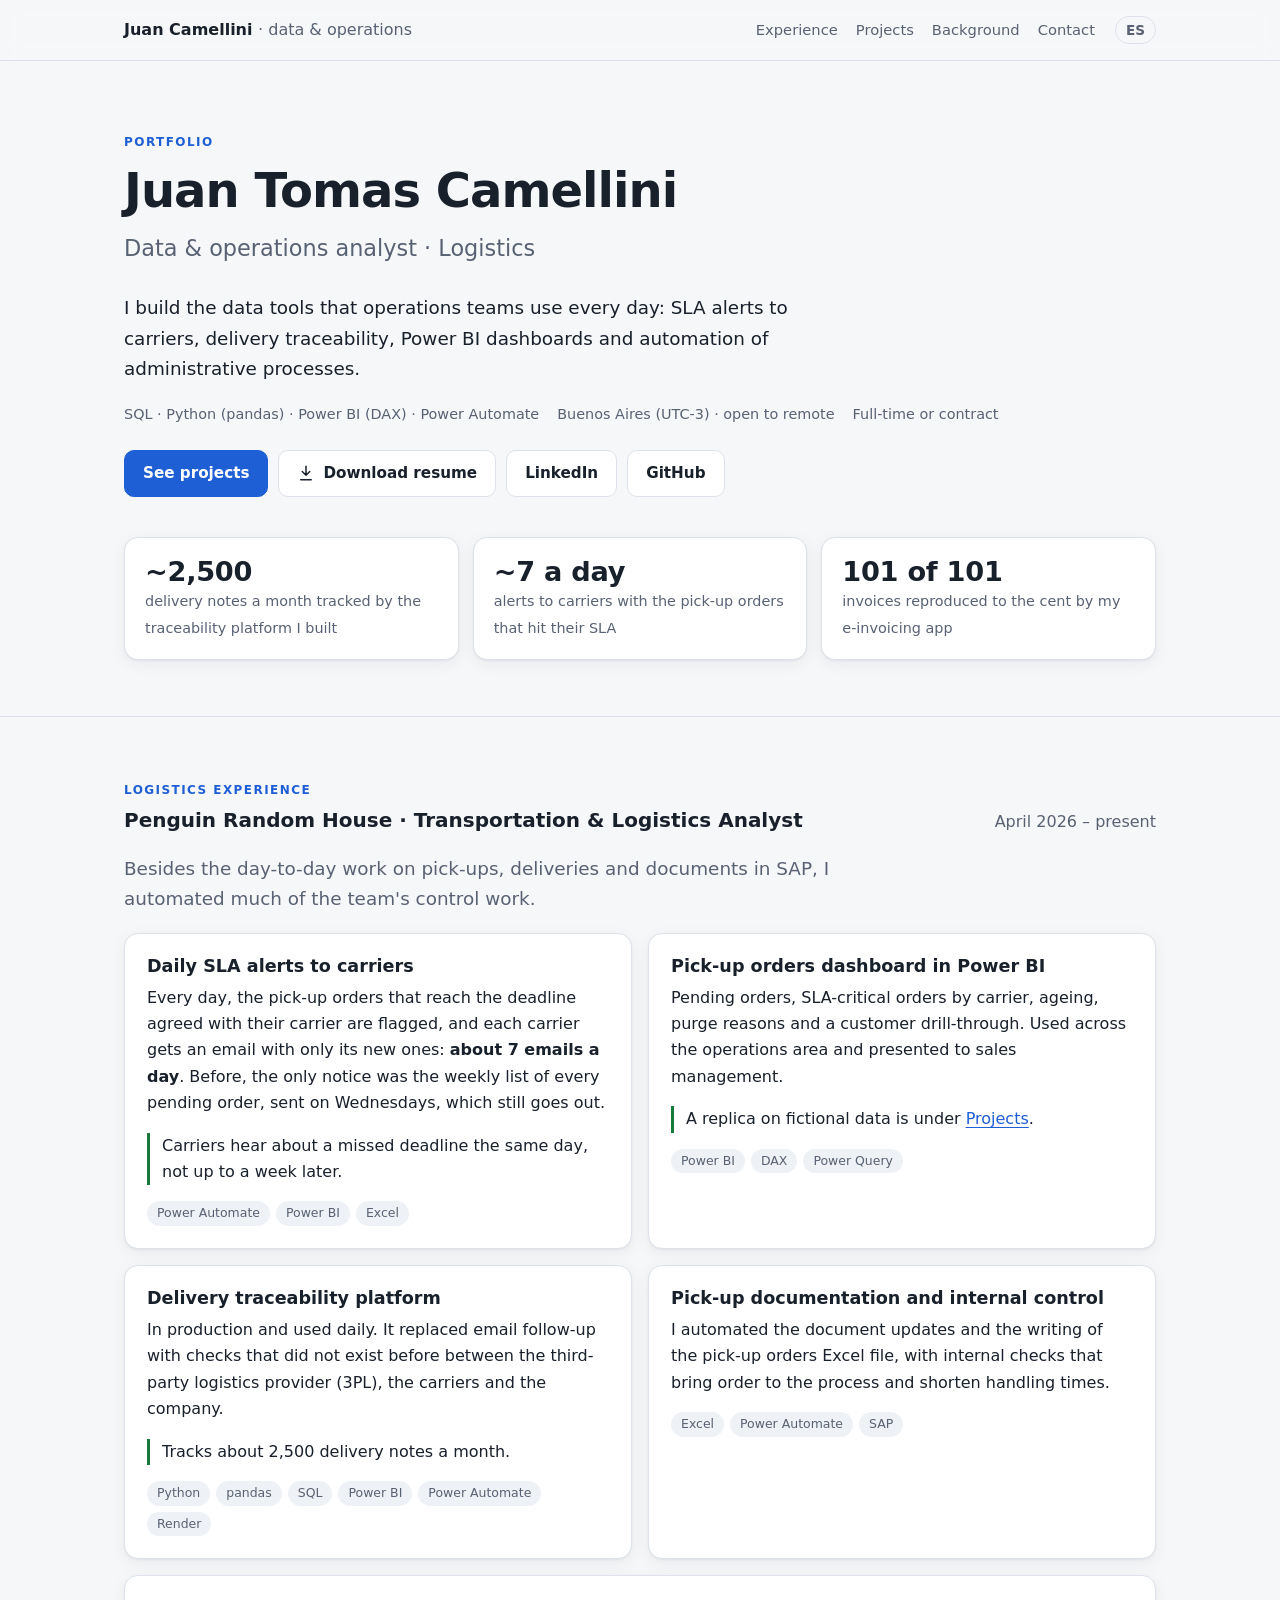
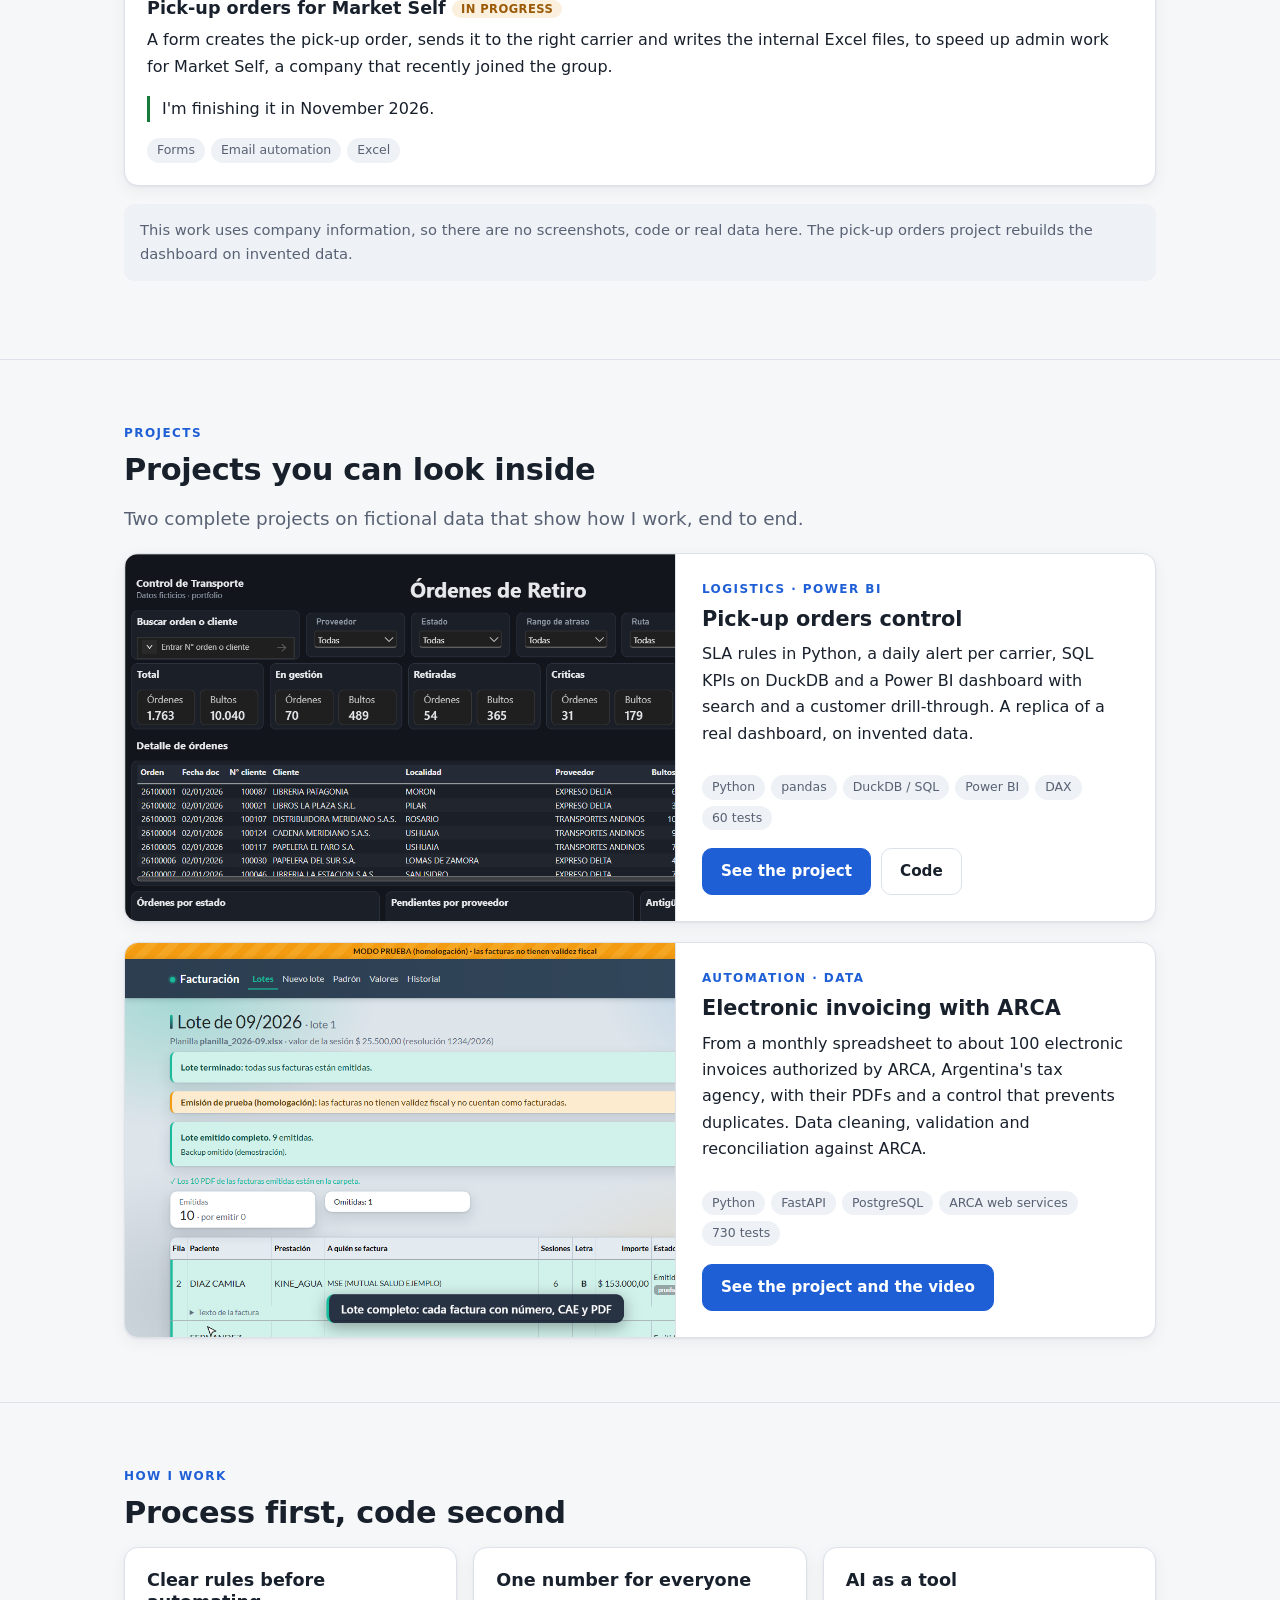
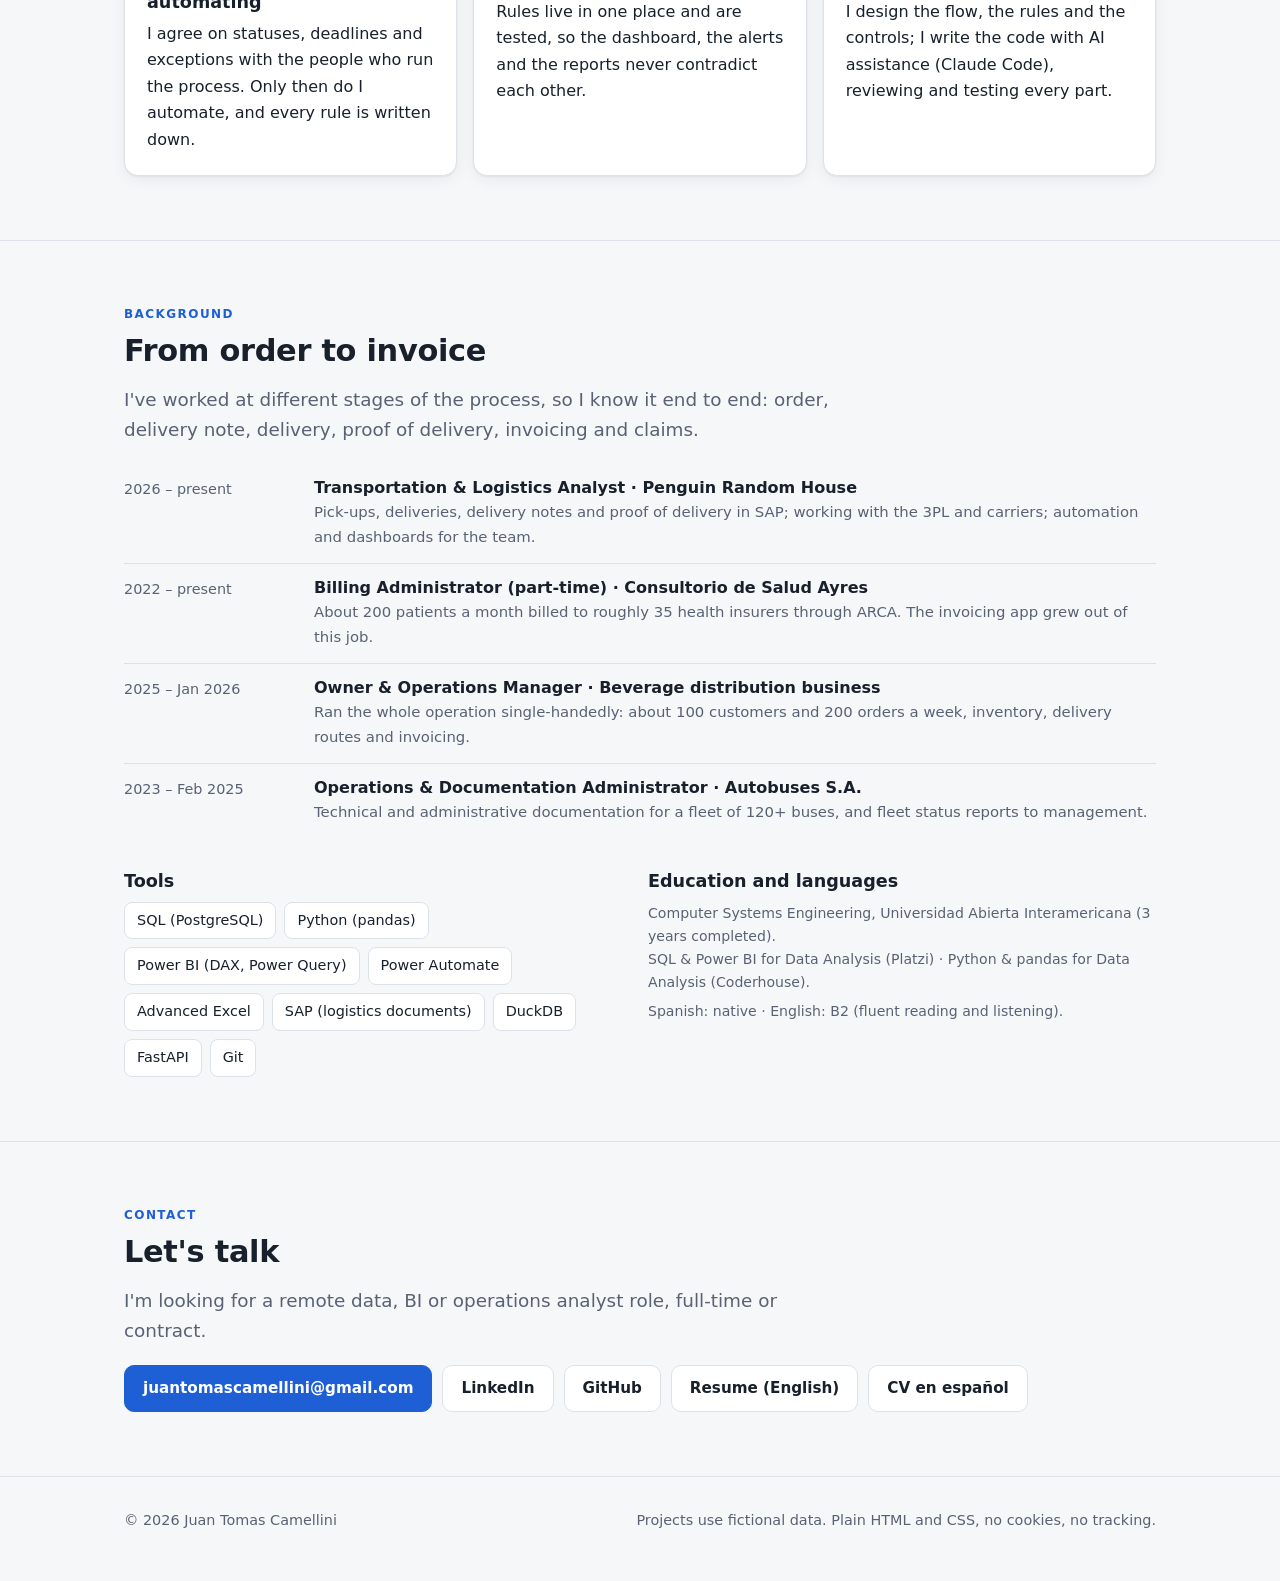
==== en/index.html @ de142ed9 "Portfolio: experiencia, proyectos de retiros y facturación (ES/EN)" ====
<!doctype html>
<html lang="en">
<head>
<meta charset="utf-8">
<meta name="viewport" content="width=device-width, initial-scale=1">
<title>Juan Tomas Camellini · Data &amp; Operations Analyst, Logistics</title>
<meta name="description" content="Data and operations analyst in logistics. SLA alerts, delivery traceability, Power BI dashboards and process automation with SQL and Python.">
<meta property="og:title" content="Juan Tomas Camellini · Data &amp; Operations Analyst, Logistics">
<meta property="og:description" content="SLA alerts, delivery traceability, Power BI dashboards and process automation with SQL and Python.">
<meta property="og:type" content="website">
<meta property="og:url" content="https://juancamellini.github.io/en/">
<meta property="og:image" content="https://juancamellini.github.io/assets/img/retiros/01_tablero_principal.png">
<link rel="alternate" hreflang="es" href="https://juancamellini.github.io/">
<link rel="alternate" hreflang="en" href="https://juancamellini.github.io/en/">
<link rel="icon" href="../favicon.svg" type="image/svg+xml">
<link rel="stylesheet" href="../assets/css/site.css">
</head>
<body>
<a class="skip" href="#content">Skip to content</a>

<header class="site-header">
  <div class="wrap">
    <a class="brand" href="./">Juan Camellini <span>· data &amp; operations</span></a>
    <nav class="nav" aria-label="Sections">
      <a href="#experience">Experience</a>
      <a href="#projects">Projects</a>
      <a href="#background">Background</a>
      <a href="#contact">Contact</a>
    </nav>
    <a class="lang" href="../" hreflang="es" lang="es">ES</a>
  </div>
</header>

<main id="content">

  <section class="hero">
    <div class="wrap">
      <p class="eyebrow">Portfolio</p>
      <h1>Juan Tomas Camellini</h1>
      <p class="role">Data &amp; operations analyst · Logistics</p>
      <p class="lead">I build the data tools that operations teams use every day: SLA alerts to carriers, delivery traceability, Power BI dashboards and automation of administrative processes.</p>
      <ul class="meta-line">
        <li>SQL · Python (pandas) · Power BI (DAX) · Power Automate</li>
        <li>Buenos Aires (UTC-3) · open to remote</li>
        <li>Full-time or contract</li>
      </ul>
      <div class="actions">
        <a class="btn primary" href="#projects">See projects</a>
        <a class="btn" href="../assets/cv/Juan_Camellini_CV_EN.pdf" download>
          <svg viewBox="0 0 24 24" fill="none" stroke="currentColor" stroke-width="2" stroke-linecap="round" stroke-linejoin="round" aria-hidden="true"><path d="M12 3v12m0 0-5-5m5 5 5-5M5 21h14"/></svg>
          Download resume
        </a>
        <a class="btn" href="https://www.linkedin.com/in/juancamellini">LinkedIn</a>
        <a class="btn" href="https://github.com/JuanCamellini">GitHub</a>
      </div>

      <div class="stats">
        <div class="stat"><b>~2,500</b><span>delivery notes a month tracked by the traceability platform I built</span></div>
        <div class="stat"><b>~7 a day</b><span>alerts to carriers with the pick-up orders that hit their SLA</span></div>
        <div class="stat"><b>101 of 101</b><span>invoices reproduced to the cent by my e-invoicing app</span></div>
      </div>
    </div>
  </section>

  <section id="experience">
    <div class="wrap">
      <p class="eyebrow">Logistics experience</p>
      <div class="job-head">
        <h3>Penguin Random House · Transportation &amp; Logistics Analyst</h3>
        <p>April 2026 – present</p>
      </div>
      <p class="lead">Besides the day-to-day work on pick-ups, deliveries and documents in SAP, I automated much of the team's control work.</p>

      <div class="grid two">
        <article class="card">
          <h3>Daily SLA alerts to carriers</h3>
          <p>Every day, the pick-up orders that reach the deadline agreed with their carrier are flagged, and each carrier gets an email with only its new ones: <strong>about 7 emails a day</strong>. Before, the only notice was the weekly list of every pending order, sent on Wednesdays, which still goes out.</p>
          <p class="result">Carriers hear about a missed deadline the same day, not up to a week later.</p>
          <ul class="tags"><li>Power Automate</li><li>Power BI</li><li>Excel</li></ul>
        </article>

        <article class="card">
          <h3>Pick-up orders dashboard in Power BI</h3>
          <p>Pending orders, SLA-critical orders by carrier, ageing, purge reasons and a customer drill-through. Used across the operations area and presented to sales management.</p>
          <p class="result">A replica on fictional data is under <a href="projects/pick-up-orders.html">Projects</a>.</p>
          <ul class="tags"><li>Power BI</li><li>DAX</li><li>Power Query</li></ul>
        </article>

        <article class="card">
          <h3>Delivery traceability platform</h3>
          <p>In production and used daily. It replaced email follow-up with checks that did not exist before between the third-party logistics provider (3PL), the carriers and the company.</p>
          <p class="result">Tracks about 2,500 delivery notes a month.</p>
          <ul class="tags"><li>Python</li><li>pandas</li><li>SQL</li><li>Power BI</li><li>Power Automate</li><li>Render</li></ul>
        </article>

        <article class="card">
          <h3>Pick-up documentation and internal control</h3>
          <p>I automated the document updates and the writing of the pick-up orders Excel file, with internal checks that bring order to the process and shorten handling times.</p>
          <ul class="tags"><li>Excel</li><li>Power Automate</li><li>SAP</li></ul>
        </article>

        <article class="card span-2">
          <h3>Pick-up orders for Market Self <span class="badge warn">In progress</span></h3>
          <p>A form creates the pick-up order, sends it to the right carrier and writes the internal Excel files, to speed up admin work for Market Self, a company that recently joined the group.</p>
          <p class="result">I'm finishing it in November 2026.</p>
          <ul class="tags"><li>Forms</li><li>Email automation</li><li>Excel</li></ul>
        </article>
      </div>

      <p class="note">This work uses company information, so there are no screenshots, code or real data here. The pick-up orders project rebuilds the dashboard on invented data.</p>
    </div>
  </section>

  <section id="projects">
    <div class="wrap">
      <p class="eyebrow">Projects</p>
      <h2>Projects you can look inside</h2>
      <p class="lead">Two complete projects on fictional data that show how I work, end to end.</p>

      <article class="card project">
        <a class="shot" href="projects/pick-up-orders.html" aria-label="See the pick-up orders project">
          <img src="../assets/img/retiros/01_tablero_principal.png" alt="Power BI pick-up orders dashboard with filters, KPI cards and the order detail table" width="1430" height="682" loading="lazy">
        </a>
        <div class="body">
          <p class="eyebrow">Logistics · Power BI</p>
          <h3>Pick-up orders control</h3>
          <p>SLA rules in Python, a daily alert per carrier, SQL KPIs on DuckDB and a Power BI dashboard with search and a customer drill-through. A replica of a real dashboard, on invented data.</p>
          <ul class="tags"><li>Python</li><li>pandas</li><li>DuckDB / SQL</li><li>Power BI</li><li>DAX</li><li>60 tests</li></ul>
          <div class="actions">
            <a class="btn primary" href="projects/pick-up-orders.html">See the project</a>
            <a class="btn" href="https://github.com/JuanCamellini/logistics-control-tower">Code</a>
          </div>
        </div>
      </article>

      <article class="card project">
        <a class="shot" href="projects/invoicing.html" aria-label="See the electronic invoicing project">
          <img src="../assets/img/facturacion/lote-emitido.png" alt="Invoicing app with a monthly batch issued: each invoice with its number, authorization code and PDF" width="1280" height="720" loading="lazy">
        </a>
        <div class="body">
          <p class="eyebrow">Automation · Data</p>
          <h3>Electronic invoicing with ARCA</h3>
          <p>From a monthly spreadsheet to about 100 electronic invoices authorized by ARCA, Argentina's tax agency, with their PDFs and a control that prevents duplicates. Data cleaning, validation and reconciliation against ARCA.</p>
          <ul class="tags"><li>Python</li><li>FastAPI</li><li>PostgreSQL</li><li>ARCA web services</li><li>730 tests</li></ul>
          <div class="actions">
            <a class="btn primary" href="projects/invoicing.html">See the project and the video</a>
          </div>
        </div>
      </article>
    </div>
  </section>

  <section id="how-i-work">
    <div class="wrap">
      <p class="eyebrow">How I work</p>
      <h2>Process first, code second</h2>
      <div class="grid three">
        <article class="card">
          <h3>Clear rules before automating</h3>
          <p>I agree on statuses, deadlines and exceptions with the people who run the process. Only then do I automate, and every rule is written down.</p>
        </article>
        <article class="card">
          <h3>One number for everyone</h3>
          <p>Rules live in one place and are tested, so the dashboard, the alerts and the reports never contradict each other.</p>
        </article>
        <article class="card">
          <h3>AI as a tool</h3>
          <p>I design the flow, the rules and the controls; I write the code with AI assistance (Claude Code), reviewing and testing every part.</p>
        </article>
      </div>
    </div>
  </section>

  <section id="background">
    <div class="wrap">
      <p class="eyebrow">Background</p>
      <h2>From order to invoice</h2>
      <p class="lead">I've worked at different stages of the process, so I know it end to end: order, delivery note, delivery, proof of delivery, invoicing and claims.</p>
      <ol class="timeline">
        <li>
          <span class="when">2026 – present</span>
          <div><h3>Transportation &amp; Logistics Analyst · Penguin Random House</h3><p>Pick-ups, deliveries, delivery notes and proof of delivery in SAP; working with the 3PL and carriers; automation and dashboards for the team.</p></div>
        </li>
        <li>
          <span class="when">2022 – present</span>
          <div><h3>Billing Administrator (part-time) · Consultorio de Salud Ayres</h3><p>About 200 patients a month billed to roughly 35 health insurers through ARCA. The invoicing app grew out of this job.</p></div>
        </li>
        <li>
          <span class="when">2025 – Jan 2026</span>
          <div><h3>Owner &amp; Operations Manager · Beverage distribution business</h3><p>Ran the whole operation single-handedly: about 100 customers and 200 orders a week, inventory, delivery routes and invoicing.</p></div>
        </li>
        <li>
          <span class="when">2023 – Feb 2025</span>
          <div><h3>Operations &amp; Documentation Administrator · Autobuses S.A.</h3><p>Technical and administrative documentation for a fleet of 120+ buses, and fleet status reports to management.</p></div>
        </li>
      </ol>

      <div class="grid two" style="margin-top:32px">
        <div>
          <h3>Tools</h3>
          <ul class="skills">
            <li>SQL (PostgreSQL)</li><li>Python (pandas)</li><li>Power BI (DAX, Power Query)</li><li>Power Automate</li>
            <li>Advanced Excel</li><li>SAP (logistics documents)</li><li>DuckDB</li><li>FastAPI</li><li>Git</li>
          </ul>
        </div>
        <div>
          <h3>Education and languages</h3>
          <p class="muted small" style="margin-bottom:.4em">Computer Systems Engineering, Universidad Abierta Interamericana (3 years completed).<br>
          SQL &amp; Power BI for Data Analysis (Platzi) · Python &amp; pandas for Data Analysis (Coderhouse).</p>
          <p class="muted small">Spanish: native · English: B2 (fluent reading and listening).</p>
        </div>
      </div>
    </div>
  </section>

  <section id="contact">
    <div class="wrap">
      <p class="eyebrow">Contact</p>
      <h2>Let's talk</h2>
      <p class="lead">I'm looking for a remote data, BI or operations analyst role, full-time or contract.</p>
      <div class="actions">
        <a class="btn primary" href="mailto:juantomascamellini@gmail.com">juantomascamellini@gmail.com</a>
        <a class="btn" href="https://www.linkedin.com/in/juancamellini">LinkedIn</a>
        <a class="btn" href="https://github.com/JuanCamellini">GitHub</a>
        <a class="btn" href="../assets/cv/Juan_Camellini_CV_EN.pdf" download>Resume (English)</a>
        <a class="btn" href="../assets/cv/Juan_Camellini_CV_ES.pdf" download lang="es">CV en español</a>
      </div>
    </div>
  </section>

</main>

<footer class="site-footer">
  <div class="wrap">
    <span>© 2026 Juan Tomas Camellini</span>
    <span>Projects use fictional data. Plain HTML and CSS, no cookies, no tracking.</span>
  </div>
</footer>
</body>
</html>
---- assets/css/site.css ----
/* Portfolio de Juan Tomas Camellini: one stylesheet for every page, light and dark. */

@font-face { font-family: "Poppins"; src: url("../fonts/Poppins-Regular.ttf") format("truetype"); font-weight: 400; font-display: swap; }
@font-face { font-family: "Poppins"; src: url("../fonts/Poppins-Medium.ttf") format("truetype"); font-weight: 500; font-display: swap; }
@font-face { font-family: "Poppins"; src: url("../fonts/Poppins-SemiBold.ttf") format("truetype"); font-weight: 600; font-display: swap; }
@font-face { font-family: "Poppins"; src: url("../fonts/Poppins-Bold.ttf") format("truetype"); font-weight: 700; font-display: swap; }

:root {
  --bg: #f6f7f9;
  --surface: #ffffff;
  --surface-2: #eef1f5;
  --text: #18202c;
  --muted: #586274;
  --border: #dde2ea;
  --accent: #1f5fd6;
  --accent-hover: #174cae;
  --accent-text: #ffffff;
  --accent-soft: #e4ecfb;
  --ok: #157a3a;
  --ok-soft: #e3f4e8;
  --warn: #9a5a06;
  --warn-soft: #fbf0dd;
  --shadow: 0 1px 2px rgba(16, 24, 40, .05), 0 4px 16px rgba(16, 24, 40, .06);
  --radius: 14px;
  --max: 1080px;
  --gutter: 24px;
  color-scheme: light;
}

@media (prefers-color-scheme: dark) {
  :root {
    --bg: #0e1116;
    --surface: #161a21;
    --surface-2: #1d232c;
    --text: #e7eaf0;
    --muted: #9ba5b4;
    --border: #2a313c;
    --accent: #6aa5ff;
    --accent-hover: #8db9ff;
    --accent-text: #0e1116;
    --accent-soft: #1a2944;
    --ok: #5ccf86;
    --ok-soft: #15291d;
    --warn: #f0b45a;
    --warn-soft: #2e2414;
    --shadow: 0 1px 2px rgba(0, 0, 0, .3), 0 4px 16px rgba(0, 0, 0, .25);
    color-scheme: dark;
  }
}

*, *::before, *::after { box-sizing: border-box; }

html { scroll-behavior: smooth; scroll-padding-top: 76px; -webkit-text-size-adjust: 100%; }

body {
  margin: 0;
  background: var(--bg);
  color: var(--text);
  font-family: "Poppins", system-ui, -apple-system, "Segoe UI", Roboto, sans-serif;
  font-size: 16px;
  line-height: 1.65;
}

img, video { max-width: 100%; height: auto; display: block; }

a { color: var(--accent); text-underline-offset: 3px; }
a:hover { color: var(--accent-hover); }
:focus-visible { outline: 3px solid var(--accent); outline-offset: 2px; border-radius: 4px; }

h1, h2, h3 { line-height: 1.25; margin: 0 0 .5em; }
h1 { font-size: clamp(2rem, 5vw, 3rem); font-weight: 700; letter-spacing: -.02em; }
h2 { font-size: clamp(1.45rem, 3vw, 1.9rem); font-weight: 700; letter-spacing: -.01em; }
h3 { font-size: 1.1rem; font-weight: 600; }
p { margin: 0 0 1em; }
strong { font-weight: 600; }

.wrap { max-width: var(--max); margin: 0 auto; padding: 0 var(--gutter); }
.skip { position: absolute; left: -999px; top: 8px; background: var(--surface); padding: 8px 12px; z-index: 20; }
.skip:focus { left: 8px; }

/* ---------- header ---------- */
.site-header {
  position: sticky; top: 0; z-index: 10;
  background: color-mix(in srgb, var(--bg) 88%, transparent);
  backdrop-filter: saturate(150%) blur(10px);
  border-bottom: 1px solid var(--border);
}
.site-header .wrap { display: flex; align-items: center; gap: 20px; min-height: 60px; }
.brand { font-weight: 700; color: var(--text); text-decoration: none; white-space: nowrap; }
.brand span { color: var(--muted); font-weight: 500; }
.nav { display: flex; gap: 4px 18px; margin-left: auto; flex-wrap: wrap; justify-content: flex-end; }
.nav a { color: var(--muted); text-decoration: none; font-size: .92rem; font-weight: 500; }
.nav a:hover, .nav a[aria-current="page"] { color: var(--text); }
.lang { font-size: .85rem; font-weight: 600; border: 1px solid var(--border); border-radius: 999px; padding: 2px 10px; color: var(--muted); text-decoration: none; }
.lang:hover { color: var(--text); border-color: var(--muted); }

/* ---------- sections ---------- */
section { padding: 64px 0; }
section + section { border-top: 1px solid var(--border); }
.eyebrow { text-transform: uppercase; letter-spacing: .12em; font-size: .75rem; font-weight: 600; color: var(--accent); margin-bottom: .6em; }
.lead { font-size: 1.15rem; color: var(--muted); max-width: 46rem; }
.muted { color: var(--muted); }
.small { font-size: .88rem; }

/* ---------- hero ---------- */
.hero { padding: 72px 0 56px; }
.hero h1 { margin-bottom: .2em; }
.hero .role { font-size: clamp(1.1rem, 2.4vw, 1.4rem); font-weight: 500; color: var(--muted); margin-bottom: 1.2em; }
.hero .lead { color: var(--text); }
.meta-line { display: flex; flex-wrap: wrap; gap: 6px 18px; color: var(--muted); font-size: .9rem; margin: 1.2em 0 1.6em; padding: 0; list-style: none; }

.actions { display: flex; flex-wrap: wrap; gap: 10px; }
.btn {
  display: inline-flex; align-items: center; gap: 8px;
  padding: 10px 18px; border-radius: 10px; font-weight: 600; font-size: .95rem;
  text-decoration: none; border: 1px solid var(--border); background: var(--surface); color: var(--text);
}
.btn:hover { border-color: var(--muted); color: var(--text); }
.btn.primary { background: var(--accent); border-color: var(--accent); color: var(--accent-text); }
.btn.primary:hover { background: var(--accent-hover); border-color: var(--accent-hover); color: var(--accent-text); }
.btn svg { width: 18px; height: 18px; flex: none; }

/* ---------- stats ---------- */
.stats { display: grid; grid-template-columns: repeat(3, 1fr); gap: 14px; margin-top: 40px; }
.stat { background: var(--surface); border: 1px solid var(--border); border-radius: var(--radius); padding: 18px 20px; box-shadow: var(--shadow); }
.stat b { display: block; font-size: 1.7rem; font-weight: 700; line-height: 1.2; letter-spacing: -.01em; }
.stat span { color: var(--muted); font-size: .9rem; }

/* ---------- cards ---------- */
.grid { display: grid; gap: 16px; }
.grid.two { grid-template-columns: repeat(2, 1fr); }
.grid.three { grid-template-columns: repeat(3, 1fr); }
.card {
  background: var(--surface); border: 1px solid var(--border); border-radius: var(--radius);
  padding: 22px; box-shadow: var(--shadow);
}
.card h3 { margin-bottom: .4em; }
.card.span-2 { grid-column: span 2; }
.card p:last-child { margin-bottom: 0; }
.card .result { border-left: 3px solid var(--ok); padding-left: 12px; color: var(--text); }

.badge { display: inline-block; font-size: .72rem; font-weight: 600; letter-spacing: .04em; text-transform: uppercase; padding: 2px 9px; border-radius: 999px; background: var(--accent-soft); color: var(--accent); vertical-align: middle; }
.badge.warn { background: var(--warn-soft); color: var(--warn); }
.badge.ok { background: var(--ok-soft); color: var(--ok); }

.tags { display: flex; flex-wrap: wrap; gap: 6px; padding: 0; margin: 12px 0 0; list-style: none; }
.tags li { font-size: .78rem; font-weight: 500; padding: 2px 10px; border-radius: 999px; background: var(--surface-2); color: var(--muted); }

.job-head { display: flex; flex-wrap: wrap; align-items: baseline; justify-content: space-between; gap: 4px 16px; margin-bottom: 18px; }
.job-head h3 { font-size: 1.25rem; margin: 0; }
.job-head p { margin: 0; color: var(--muted); }

.note { background: var(--surface-2); border-radius: 10px; padding: 14px 16px; font-size: .92rem; color: var(--muted); margin-top: 18px; }

/* ---------- projects ---------- */
.project { display: grid; grid-template-columns: 1.15fr 1fr; gap: 0; overflow: hidden; padding: 0; }
.project + .project { margin-top: 20px; }
.project .shot { background: var(--surface-2); display: block; border-right: 1px solid var(--border); }
.project .shot img { width: 100%; height: 100%; object-fit: cover; object-position: top left; }
.project .body { padding: 26px; display: flex; flex-direction: column; }
.project .body h3 { font-size: 1.3rem; }
.project .body .actions { margin-top: auto; padding-top: 18px; }

/* ---------- timeline ---------- */
.timeline { list-style: none; margin: 0; padding: 0; }
.timeline li { display: grid; grid-template-columns: 170px 1fr; gap: 4px 20px; padding: 14px 0; border-top: 1px solid var(--border); }
.timeline li:first-child { border-top: 0; }
.timeline .when { color: var(--muted); font-size: .9rem; }
.timeline h3 { margin: 0; font-size: 1rem; }
.timeline p { margin: 2px 0 0; color: var(--muted); font-size: .93rem; }

.skills { display: flex; flex-wrap: wrap; gap: 8px; padding: 0; margin: 0; list-style: none; }
.skills li { background: var(--surface); border: 1px solid var(--border); border-radius: 8px; padding: 6px 12px; font-size: .9rem; font-weight: 500; }

/* ---------- project pages ---------- */
.page-head { padding: 56px 0 32px; }
.back { display: inline-block; margin-bottom: 20px; font-size: .92rem; text-decoration: none; }
.page-head .lead { color: var(--muted); }

.prose { max-width: 46rem; }
.prose h2 { margin-top: 0; }
.prose ul, .prose ol { padding-left: 1.25em; margin: 0 0 1em; }
.prose li { margin-bottom: .35em; }

figure { margin: 0; }
figure img, figure video { border-radius: 10px; border: 1px solid var(--border); background: var(--surface-2); }
figcaption { font-size: .88rem; color: var(--muted); margin-top: 8px; }
.figure-wide { margin: 8px 0 0; }
.gallery { display: grid; grid-template-columns: repeat(2, 1fr); gap: 22px; margin-top: 20px; }
.gallery a { display: block; }
.gallery .wide { grid-column: 1 / -1; }
section.tight { padding-top: 8px; }

.table-wrap { overflow-x: auto; margin: 0 0 1em; border: 1px solid var(--border); border-radius: 10px; background: var(--surface); }
table { border-collapse: collapse; width: 100%; font-size: .93rem; }
th, td { text-align: left; padding: 10px 14px; border-bottom: 1px solid var(--border); vertical-align: top; }
tr:last-child td { border-bottom: 0; }
th { background: var(--surface-2); font-weight: 600; white-space: nowrap; }
td.num, th.num { text-align: right; font-variant-numeric: tabular-nums; }
.first-col-nowrap td:first-child { white-space: nowrap; }
.gallery figure.wide img { max-height: 720px; object-fit: cover; object-position: top; width: 100%; }

.steps { counter-reset: step; list-style: none; padding: 0; margin: 0; display: grid; gap: 12px; }
.steps li { counter-increment: step; position: relative; padding: 14px 16px 14px 56px; background: var(--surface); border: 1px solid var(--border); border-radius: 12px; }
.steps li::before {
  content: counter(step); position: absolute; left: 16px; top: 14px;
  width: 26px; height: 26px; border-radius: 50%; background: var(--accent-soft); color: var(--accent);
  font-weight: 700; font-size: .85rem; display: grid; place-items: center;
}

.source { font-size: .78rem; color: var(--muted); display: block; margin-top: 4px; }

/* ---------- footer ---------- */
.site-footer { border-top: 1px solid var(--border); padding: 32px 0 48px; color: var(--muted); font-size: .9rem; }
.site-footer .wrap { display: flex; flex-wrap: wrap; gap: 8px 24px; justify-content: space-between; }
.site-footer a { color: var(--muted); }

/* ---------- responsive ---------- */
@media (max-width: 860px) {
  .grid.three { grid-template-columns: 1fr 1fr; }
  .project { grid-template-columns: 1fr; }
  .project .shot { border-right: 0; border-bottom: 1px solid var(--border); aspect-ratio: 16 / 9; }
}
@media (max-width: 640px) {
  :root { --gutter: 16px; }
  section { padding: 44px 0; }
  .hero { padding: 44px 0 36px; }
  .site-header .wrap { flex-wrap: wrap; gap: 4px 12px; padding-top: 8px; padding-bottom: 8px; }
  .brand span { display: none; }
  .nav { margin-left: 0; justify-content: flex-start; gap: 2px 14px; width: 100%; order: 3; }
  .lang { margin-left: auto; }
  .stats, .grid.two, .grid.three, .gallery { grid-template-columns: 1fr; }
  .card.span-2 { grid-column: auto; }
  .timeline li { grid-template-columns: 1fr; }
  .btn { padding: 9px 14px; }
}

@media (prefers-reduced-motion: reduce) { html { scroll-behavior: auto; } }
@media print { .site-header, .actions { display: none; } body { background: #fff; } }
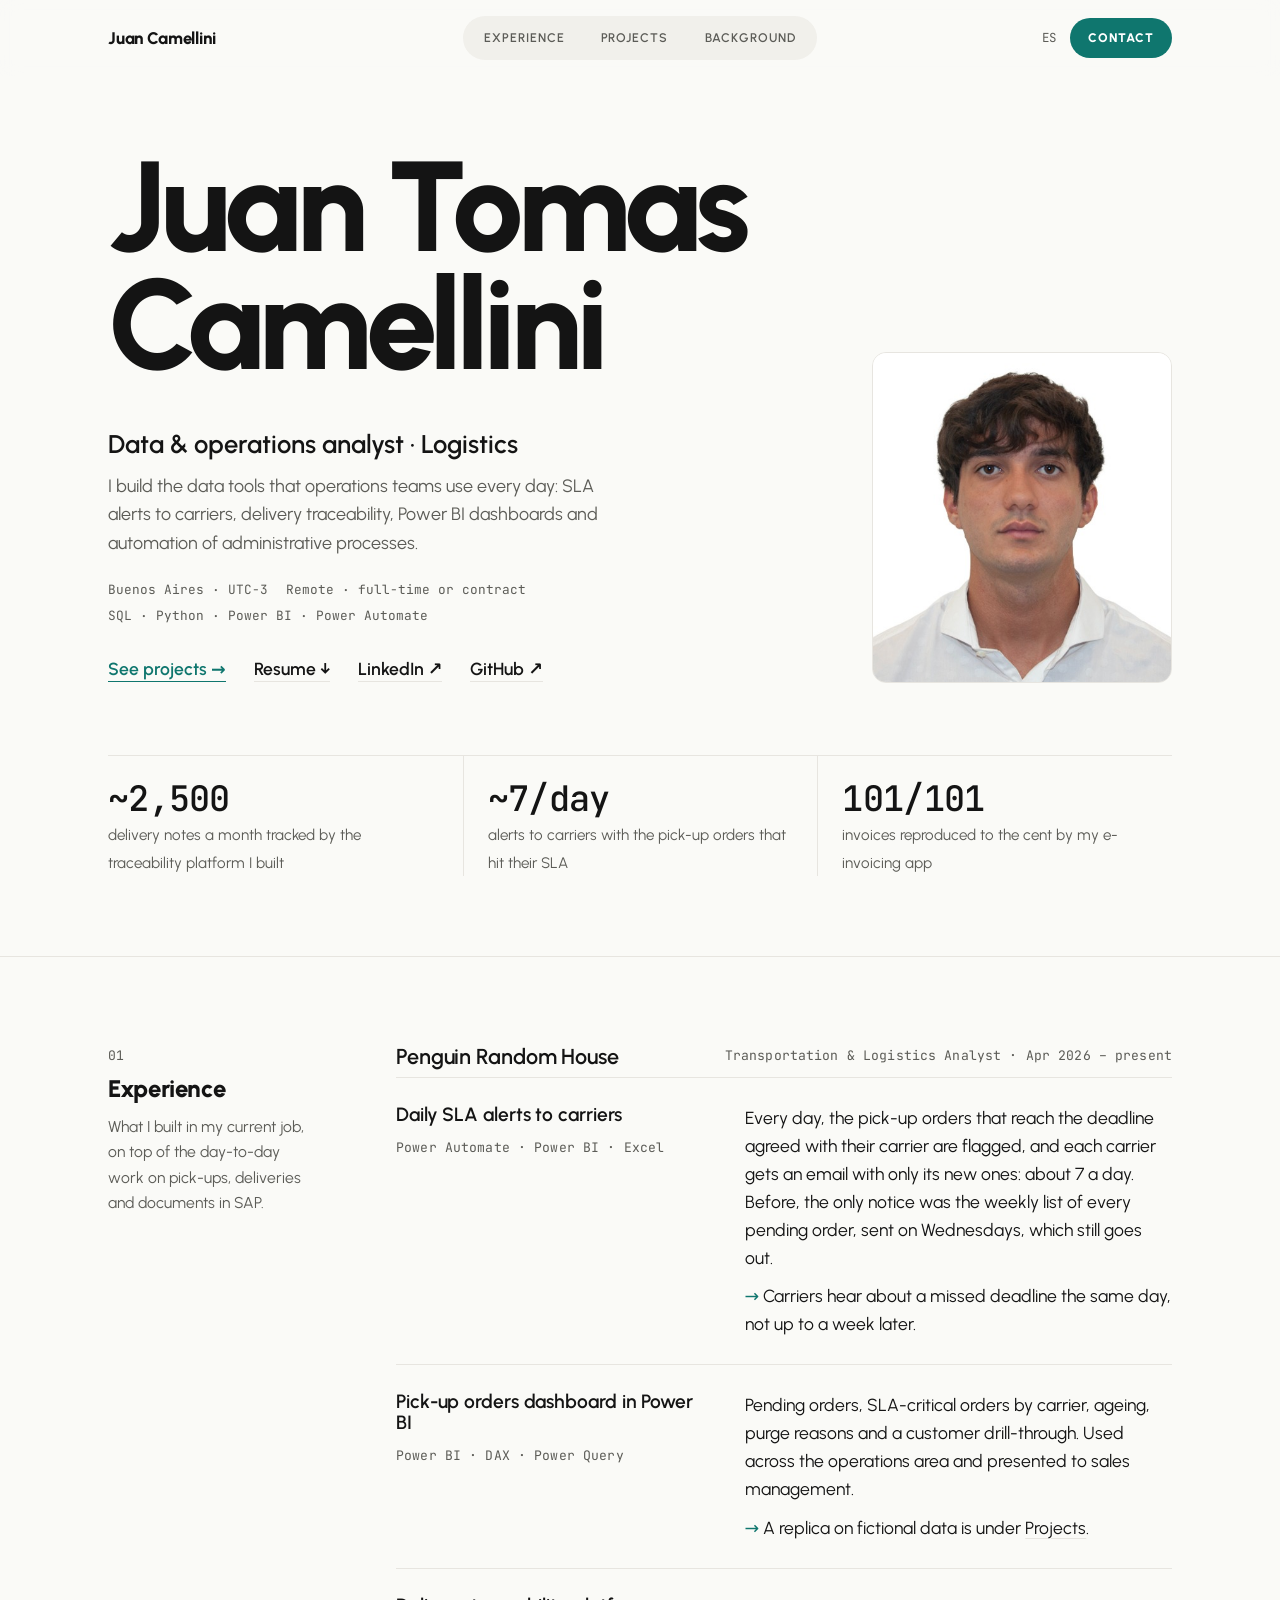
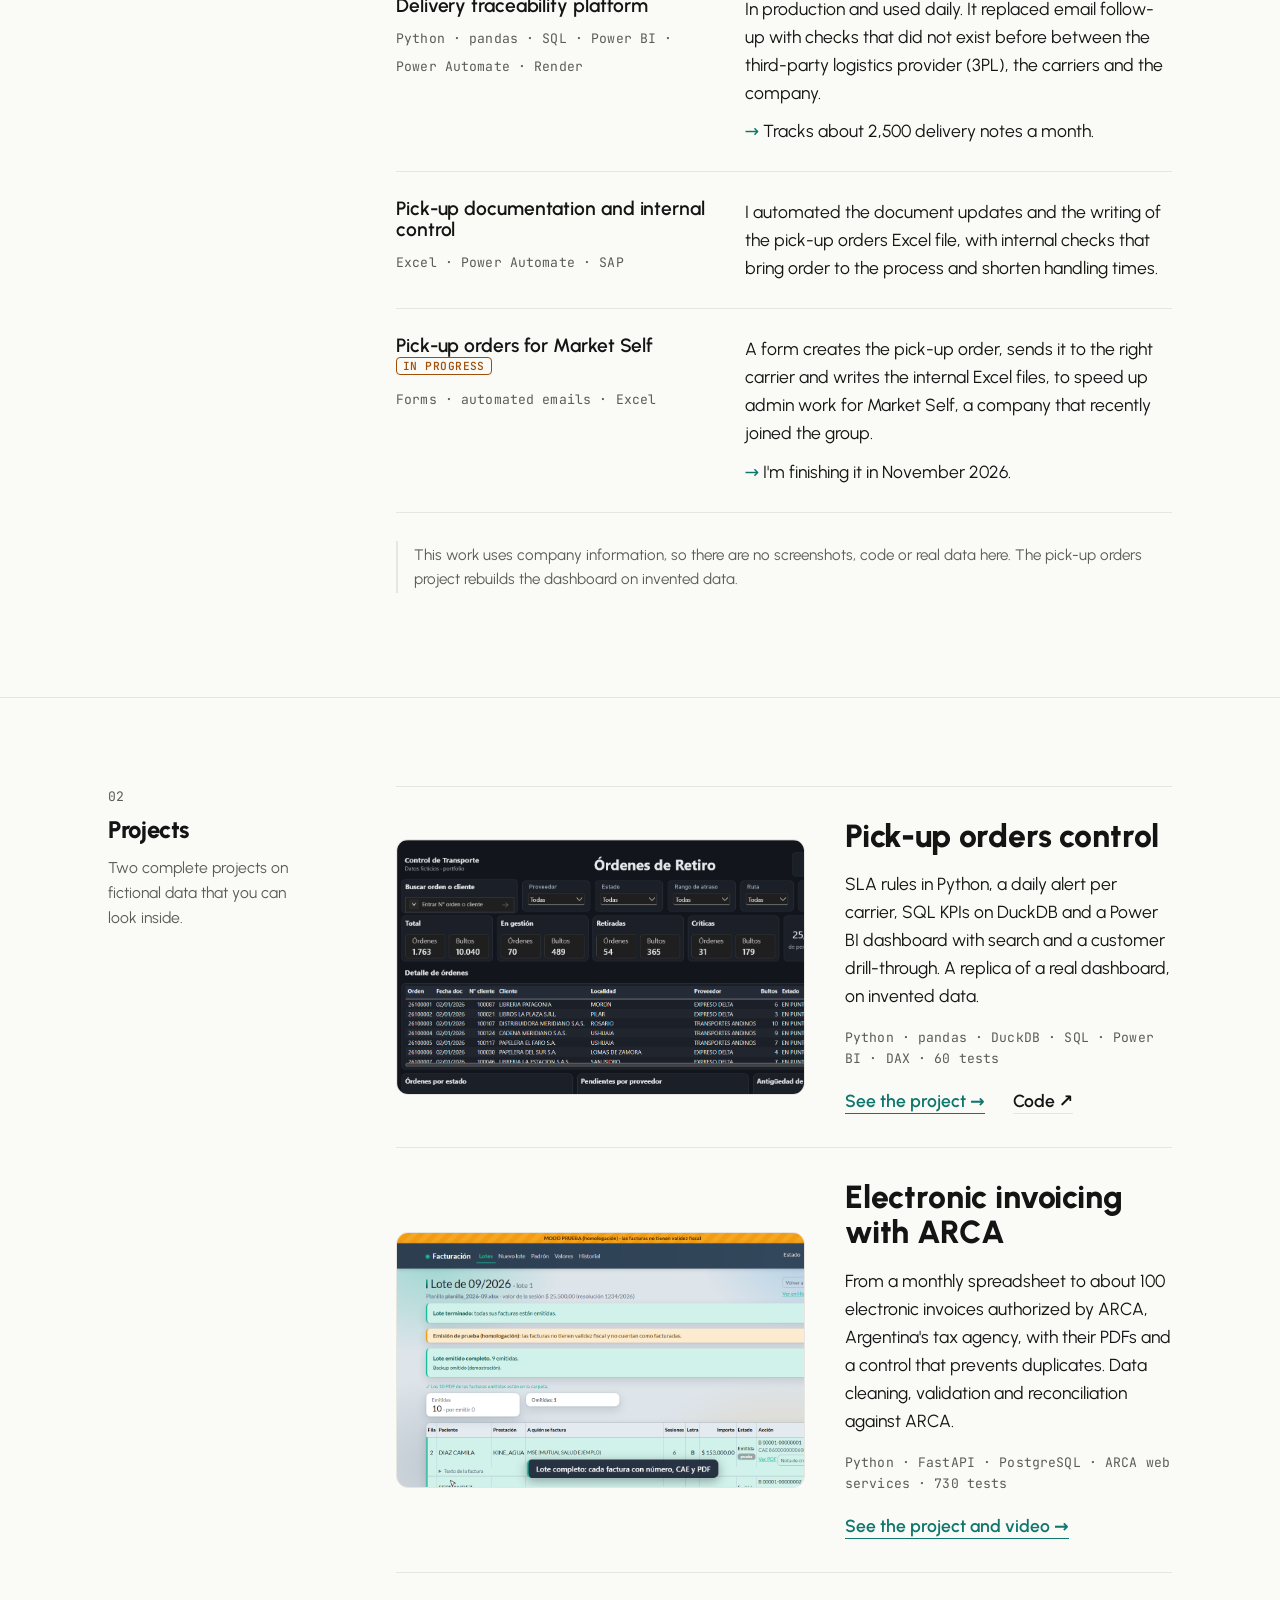
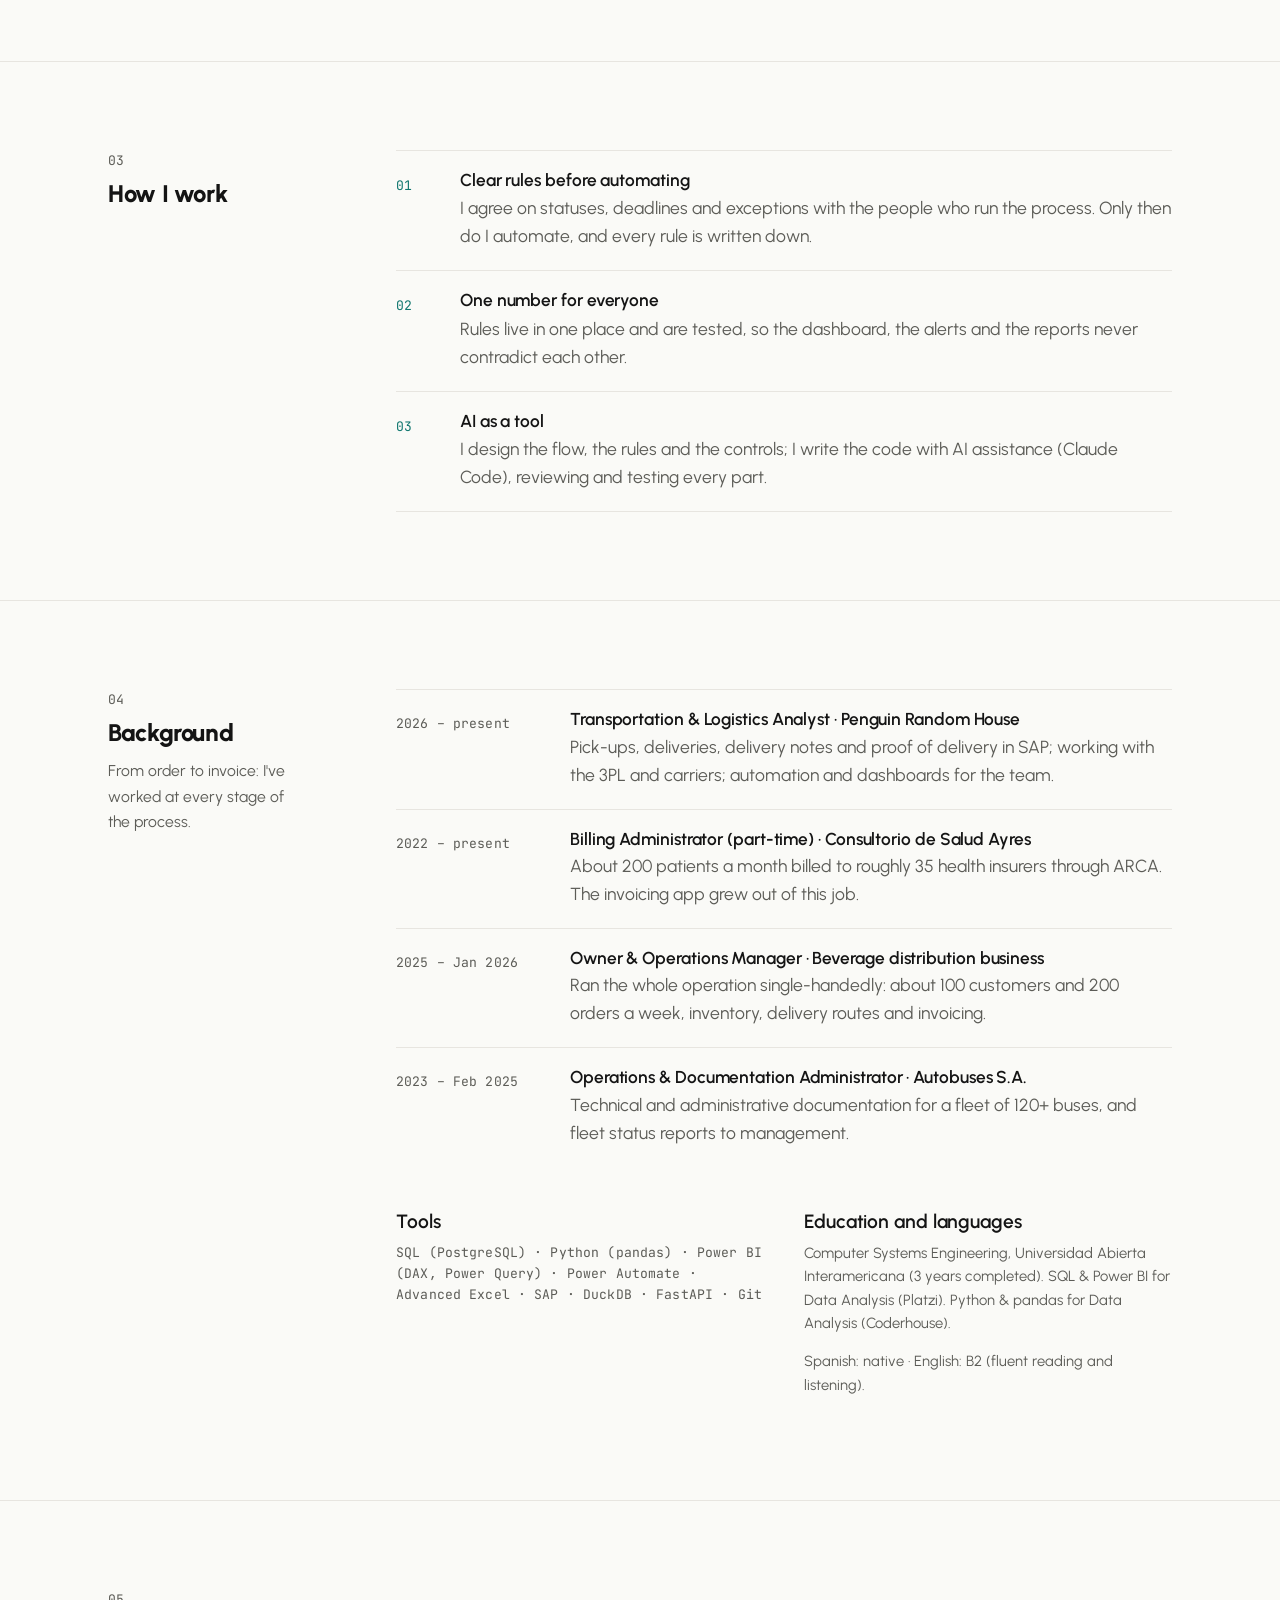
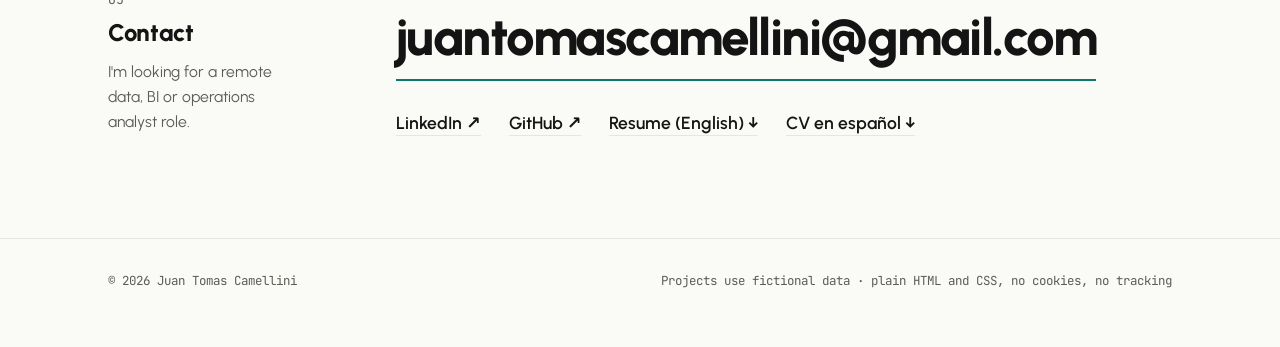
==== commit 601e0c19: "Rediseño minimalista y foto" ====
--- a/en/index.html
+++ b/en/index.html
@@ -13,6 +13,7 @@
 <link rel="alternate" hreflang="es" href="https://juancamellini.github.io/">
 <link rel="alternate" hreflang="en" href="https://juancamellini.github.io/en/">
 <link rel="icon" href="../favicon.svg" type="image/svg+xml">
+<link rel="preload" href="../assets/fonts/Urbanist-800.woff2" as="font" type="font/woff2" crossorigin>
 <link rel="stylesheet" href="../assets/css/site.css">
 </head>
 <body>
@@ -20,14 +21,16 @@
 
 <header class="site-header">
   <div class="wrap">
-    <a class="brand" href="./">Juan Camellini <span>· data &amp; operations</span></a>
+    <a class="brand" href="./">Juan Camellini</a>
     <nav class="nav" aria-label="Sections">
       <a href="#experience">Experience</a>
       <a href="#projects">Projects</a>
       <a href="#background">Background</a>
-      <a href="#contact">Contact</a>
     </nav>
-    <a class="lang" href="../" hreflang="es" lang="es">ES</a>
+    <div class="head-end">
+      <a class="lang" href="../" hreflang="es" lang="es">ES</a>
+      <a class="cta" href="#contact">Contact</a>
+    </div>
   </div>
 </header>
 
@@ -35,195 +38,195 @@
 
   <section class="hero">
     <div class="wrap">
-      <p class="eyebrow">Portfolio</p>
-      <h1>Juan Tomas Camellini</h1>
-      <p class="role">Data &amp; operations analyst · Logistics</p>
-      <p class="lead">I build the data tools that operations teams use every day: SLA alerts to carriers, delivery traceability, Power BI dashboards and automation of administrative processes.</p>
-      <ul class="meta-line">
-        <li>SQL · Python (pandas) · Power BI (DAX) · Power Automate</li>
-        <li>Buenos Aires (UTC-3) · open to remote</li>
-        <li>Full-time or contract</li>
-      </ul>
-      <div class="actions">
-        <a class="btn primary" href="#projects">See projects</a>
-        <a class="btn" href="../assets/cv/Juan_Camellini_CV_EN.pdf" download>
-          <svg viewBox="0 0 24 24" fill="none" stroke="currentColor" stroke-width="2" stroke-linecap="round" stroke-linejoin="round" aria-hidden="true"><path d="M12 3v12m0 0-5-5m5 5 5-5M5 21h14"/></svg>
-          Download resume
-        </a>
-        <a class="btn" href="https://www.linkedin.com/in/juancamellini">LinkedIn</a>
-        <a class="btn" href="https://github.com/JuanCamellini">GitHub</a>
-      </div>
-
-      <div class="stats">
-        <div class="stat"><b>~2,500</b><span>delivery notes a month tracked by the traceability platform I built</span></div>
-        <div class="stat"><b>~7 a day</b><span>alerts to carriers with the pick-up orders that hit their SLA</span></div>
-        <div class="stat"><b>101 of 101</b><span>invoices reproduced to the cent by my e-invoicing app</span></div>
+      <div class="hero-grid">
+        <div>
+          <h1 class="hero-name">Juan Tomas<br>Camellini</h1>
+          <p class="hero-role">Data &amp; operations analyst · Logistics</p>
+          <p class="hero-text">I build the data tools that operations teams use every day: SLA alerts to carriers, delivery traceability, Power BI dashboards and automation of administrative processes.</p>
+          <ul class="hero-meta">
+            <li>Buenos Aires · UTC-3</li>
+            <li>Remote · full-time or contract</li>
+            <li>SQL · Python · Power BI · Power Automate</li>
+          </ul>
+          <ul class="links">
+            <li><a class="go" href="#projects">See projects →</a></li>
+            <li><a href="../assets/cv/Juan_Camellini_CV_EN.pdf" download>Resume ↓</a></li>
+            <li><a href="https://www.linkedin.com/in/juancamellini">LinkedIn ↗</a></li>
+            <li><a href="https://github.com/JuanCamellini">GitHub ↗</a></li>
+          </ul>
+        </div>
+        <img class="portrait" src="../assets/img/juan-camellini.jpg" alt="Photo of Juan Tomas Camellini" width="472" height="520">
+      </div>
+
+      <div class="facts">
+        <div class="fact"><b>~2,500</b><span>delivery notes a month tracked by the traceability platform I built</span></div>
+        <div class="fact"><b>~7/day</b><span>alerts to carriers with the pick-up orders that hit their SLA</span></div>
+        <div class="fact"><b>101/101</b><span>invoices reproduced to the cent by my e-invoicing app</span></div>
       </div>
     </div>
   </section>
 
   <section id="experience">
-    <div class="wrap">
-      <p class="eyebrow">Logistics experience</p>
-      <div class="job-head">
-        <h3>Penguin Random House · Transportation &amp; Logistics Analyst</h3>
-        <p>April 2026 – present</p>
-      </div>
-      <p class="lead">Besides the day-to-day work on pick-ups, deliveries and documents in SAP, I automated much of the team's control work.</p>
-
-      <div class="grid two">
-        <article class="card">
-          <h3>Daily SLA alerts to carriers</h3>
-          <p>Every day, the pick-up orders that reach the deadline agreed with their carrier are flagged, and each carrier gets an email with only its new ones: <strong>about 7 emails a day</strong>. Before, the only notice was the weekly list of every pending order, sent on Wednesdays, which still goes out.</p>
-          <p class="result">Carriers hear about a missed deadline the same day, not up to a week later.</p>
-          <ul class="tags"><li>Power Automate</li><li>Power BI</li><li>Excel</li></ul>
+    <div class="wrap sec">
+      <div class="sec-head">
+        <span class="mono">01</span>
+        <h2>Experience</h2>
+        <p>What I built in my current job, on top of the day-to-day work on pick-ups, deliveries and documents in SAP.</p>
+      </div>
+      <div>
+        <div class="job-line">
+          <h3>Penguin Random House</h3>
+          <span class="mono muted">Transportation &amp; Logistics Analyst · Apr 2026 – present</span>
+        </div>
+        <ul class="rows">
+          <li class="row">
+            <div><h3>Daily SLA alerts to carriers</h3><span class="mono">Power Automate · Power BI · Excel</span></div>
+            <div>
+              <p>Every day, the pick-up orders that reach the deadline agreed with their carrier are flagged, and each carrier gets an email with only its new ones: about 7 a day. Before, the only notice was the weekly list of every pending order, sent on Wednesdays, which still goes out.</p>
+              <p class="result">Carriers hear about a missed deadline the same day, not up to a week later.</p>
+            </div>
+          </li>
+          <li class="row">
+            <div><h3>Pick-up orders dashboard in Power BI</h3><span class="mono">Power BI · DAX · Power Query</span></div>
+            <div>
+              <p>Pending orders, SLA-critical orders by carrier, ageing, purge reasons and a customer drill-through. Used across the operations area and presented to sales management.</p>
+              <p class="result">A replica on fictional data is under <a href="projects/pick-up-orders.html">Projects</a>.</p>
+            </div>
+          </li>
+          <li class="row">
+            <div><h3>Delivery traceability platform</h3><span class="mono">Python · pandas · SQL · Power BI · Power Automate · Render</span></div>
+            <div>
+              <p>In production and used daily. It replaced email follow-up with checks that did not exist before between the third-party logistics provider (3PL), the carriers and the company.</p>
+              <p class="result">Tracks about 2,500 delivery notes a month.</p>
+            </div>
+          </li>
+          <li class="row">
+            <div><h3>Pick-up documentation and internal control</h3><span class="mono">Excel · Power Automate · SAP</span></div>
+            <div>
+              <p>I automated the document updates and the writing of the pick-up orders Excel file, with internal checks that bring order to the process and shorten handling times.</p>
+            </div>
+          </li>
+          <li class="row">
+            <div><h3>Pick-up orders for Market Self <span class="tag">In progress</span></h3><span class="mono">Forms · automated emails · Excel</span></div>
+            <div>
+              <p>A form creates the pick-up order, sends it to the right carrier and writes the internal Excel files, to speed up admin work for Market Self, a company that recently joined the group.</p>
+              <p class="result">I'm finishing it in November 2026.</p>
+            </div>
+          </li>
+        </ul>
+        <p class="note">This work uses company information, so there are no screenshots, code or real data here. The pick-up orders project rebuilds the dashboard on invented data.</p>
+      </div>
+    </div>
+  </section>
+
+  <section id="projects">
+    <div class="wrap sec">
+      <div class="sec-head">
+        <span class="mono">02</span>
+        <h2>Projects</h2>
+        <p>Two complete projects on fictional data that you can look inside.</p>
+      </div>
+      <div>
+        <article class="proj">
+          <a class="shot" href="projects/pick-up-orders.html" aria-label="See the pick-up orders project">
+            <img src="../assets/img/retiros/01_tablero_principal.png" alt="Power BI pick-up orders dashboard with filters, KPI cards and the order detail table" width="1430" height="682" loading="lazy">
+          </a>
+          <div>
+            <h3>Pick-up orders control</h3>
+            <p>SLA rules in Python, a daily alert per carrier, SQL KPIs on DuckDB and a Power BI dashboard with search and a customer drill-through. A replica of a real dashboard, on invented data.</p>
+            <span class="mono">Python · pandas · DuckDB · SQL · Power BI · DAX · 60 tests</span>
+            <ul class="links">
+              <li><a class="go" href="projects/pick-up-orders.html">See the project →</a></li>
+              <li><a href="https://github.com/JuanCamellini/logistics-control-tower">Code ↗</a></li>
+            </ul>
+          </div>
         </article>
-
-        <article class="card">
-          <h3>Pick-up orders dashboard in Power BI</h3>
-          <p>Pending orders, SLA-critical orders by carrier, ageing, purge reasons and a customer drill-through. Used across the operations area and presented to sales management.</p>
-          <p class="result">A replica on fictional data is under <a href="projects/pick-up-orders.html">Projects</a>.</p>
-          <ul class="tags"><li>Power BI</li><li>DAX</li><li>Power Query</li></ul>
+        <article class="proj">
+          <a class="shot" href="projects/invoicing.html" aria-label="See the electronic invoicing project">
+            <img src="../assets/img/facturacion/lote-emitido.png" alt="Invoicing app with a monthly batch issued: each invoice with its number, authorization code and PDF" width="1280" height="720" loading="lazy">
+          </a>
+          <div>
+            <h3>Electronic invoicing with ARCA</h3>
+            <p>From a monthly spreadsheet to about 100 electronic invoices authorized by ARCA, Argentina's tax agency, with their PDFs and a control that prevents duplicates. Data cleaning, validation and reconciliation against ARCA.</p>
+            <span class="mono">Python · FastAPI · PostgreSQL · ARCA web services · 730 tests</span>
+            <ul class="links">
+              <li><a class="go" href="projects/invoicing.html">See the project and video →</a></li>
+            </ul>
+          </div>
         </article>
-
-        <article class="card">
-          <h3>Delivery traceability platform</h3>
-          <p>In production and used daily. It replaced email follow-up with checks that did not exist before between the third-party logistics provider (3PL), the carriers and the company.</p>
-          <p class="result">Tracks about 2,500 delivery notes a month.</p>
-          <ul class="tags"><li>Python</li><li>pandas</li><li>SQL</li><li>Power BI</li><li>Power Automate</li><li>Render</li></ul>
-        </article>
-
-        <article class="card">
-          <h3>Pick-up documentation and internal control</h3>
-          <p>I automated the document updates and the writing of the pick-up orders Excel file, with internal checks that bring order to the process and shorten handling times.</p>
-          <ul class="tags"><li>Excel</li><li>Power Automate</li><li>SAP</li></ul>
-        </article>
-
-        <article class="card span-2">
-          <h3>Pick-up orders for Market Self <span class="badge warn">In progress</span></h3>
-          <p>A form creates the pick-up order, sends it to the right carrier and writes the internal Excel files, to speed up admin work for Market Self, a company that recently joined the group.</p>
-          <p class="result">I'm finishing it in November 2026.</p>
-          <ul class="tags"><li>Forms</li><li>Email automation</li><li>Excel</li></ul>
-        </article>
-      </div>
-
-      <p class="note">This work uses company information, so there are no screenshots, code or real data here. The pick-up orders project rebuilds the dashboard on invented data.</p>
-    </div>
-  </section>
-
-  <section id="projects">
-    <div class="wrap">
-      <p class="eyebrow">Projects</p>
-      <h2>Projects you can look inside</h2>
-      <p class="lead">Two complete projects on fictional data that show how I work, end to end.</p>
-
-      <article class="card project">
-        <a class="shot" href="projects/pick-up-orders.html" aria-label="See the pick-up orders project">
-          <img src="../assets/img/retiros/01_tablero_principal.png" alt="Power BI pick-up orders dashboard with filters, KPI cards and the order detail table" width="1430" height="682" loading="lazy">
-        </a>
-        <div class="body">
-          <p class="eyebrow">Logistics · Power BI</p>
-          <h3>Pick-up orders control</h3>
-          <p>SLA rules in Python, a daily alert per carrier, SQL KPIs on DuckDB and a Power BI dashboard with search and a customer drill-through. A replica of a real dashboard, on invented data.</p>
-          <ul class="tags"><li>Python</li><li>pandas</li><li>DuckDB / SQL</li><li>Power BI</li><li>DAX</li><li>60 tests</li></ul>
-          <div class="actions">
-            <a class="btn primary" href="projects/pick-up-orders.html">See the project</a>
-            <a class="btn" href="https://github.com/JuanCamellini/logistics-control-tower">Code</a>
-          </div>
-        </div>
-      </article>
-
-      <article class="card project">
-        <a class="shot" href="projects/invoicing.html" aria-label="See the electronic invoicing project">
-          <img src="../assets/img/facturacion/lote-emitido.png" alt="Invoicing app with a monthly batch issued: each invoice with its number, authorization code and PDF" width="1280" height="720" loading="lazy">
-        </a>
-        <div class="body">
-          <p class="eyebrow">Automation · Data</p>
-          <h3>Electronic invoicing with ARCA</h3>
-          <p>From a monthly spreadsheet to about 100 electronic invoices authorized by ARCA, Argentina's tax agency, with their PDFs and a control that prevents duplicates. Data cleaning, validation and reconciliation against ARCA.</p>
-          <ul class="tags"><li>Python</li><li>FastAPI</li><li>PostgreSQL</li><li>ARCA web services</li><li>730 tests</li></ul>
-          <div class="actions">
-            <a class="btn primary" href="projects/invoicing.html">See the project and the video</a>
-          </div>
-        </div>
-      </article>
+      </div>
     </div>
   </section>
 
   <section id="how-i-work">
-    <div class="wrap">
-      <p class="eyebrow">How I work</p>
-      <h2>Process first, code second</h2>
-      <div class="grid three">
-        <article class="card">
-          <h3>Clear rules before automating</h3>
-          <p>I agree on statuses, deadlines and exceptions with the people who run the process. Only then do I automate, and every rule is written down.</p>
-        </article>
-        <article class="card">
-          <h3>One number for everyone</h3>
-          <p>Rules live in one place and are tested, so the dashboard, the alerts and the reports never contradict each other.</p>
-        </article>
-        <article class="card">
-          <h3>AI as a tool</h3>
-          <p>I design the flow, the rules and the controls; I write the code with AI assistance (Claude Code), reviewing and testing every part.</p>
-        </article>
-      </div>
+    <div class="wrap sec">
+      <div class="sec-head">
+        <span class="mono">03</span>
+        <h2>How I work</h2>
+      </div>
+      <ol class="numbered">
+        <li><div><h3>Clear rules before automating</h3><p>I agree on statuses, deadlines and exceptions with the people who run the process. Only then do I automate, and every rule is written down.</p></div></li>
+        <li><div><h3>One number for everyone</h3><p>Rules live in one place and are tested, so the dashboard, the alerts and the reports never contradict each other.</p></div></li>
+        <li><div><h3>AI as a tool</h3><p>I design the flow, the rules and the controls; I write the code with AI assistance (Claude Code), reviewing and testing every part.</p></div></li>
+      </ol>
     </div>
   </section>
 
   <section id="background">
-    <div class="wrap">
-      <p class="eyebrow">Background</p>
-      <h2>From order to invoice</h2>
-      <p class="lead">I've worked at different stages of the process, so I know it end to end: order, delivery note, delivery, proof of delivery, invoicing and claims.</p>
-      <ol class="timeline">
-        <li>
-          <span class="when">2026 – present</span>
+    <div class="wrap sec">
+      <div class="sec-head">
+        <span class="mono">04</span>
+        <h2>Background</h2>
+        <p>From order to invoice: I've worked at every stage of the process.</p>
+      </div>
+      <div>
+        <div class="years">
+          <span class="mono">2026 – present</span>
           <div><h3>Transportation &amp; Logistics Analyst · Penguin Random House</h3><p>Pick-ups, deliveries, delivery notes and proof of delivery in SAP; working with the 3PL and carriers; automation and dashboards for the team.</p></div>
-        </li>
-        <li>
-          <span class="when">2022 – present</span>
+        </div>
+        <div class="years">
+          <span class="mono">2022 – present</span>
           <div><h3>Billing Administrator (part-time) · Consultorio de Salud Ayres</h3><p>About 200 patients a month billed to roughly 35 health insurers through ARCA. The invoicing app grew out of this job.</p></div>
-        </li>
-        <li>
-          <span class="when">2025 – Jan 2026</span>
+        </div>
+        <div class="years">
+          <span class="mono">2025 – Jan 2026</span>
           <div><h3>Owner &amp; Operations Manager · Beverage distribution business</h3><p>Ran the whole operation single-handedly: about 100 customers and 200 orders a week, inventory, delivery routes and invoicing.</p></div>
-        </li>
-        <li>
-          <span class="when">2023 – Feb 2025</span>
+        </div>
+        <div class="years">
+          <span class="mono">2023 – Feb 2025</span>
           <div><h3>Operations &amp; Documentation Administrator · Autobuses S.A.</h3><p>Technical and administrative documentation for a fleet of 120+ buses, and fleet status reports to management.</p></div>
-        </li>
-      </ol>
-
-      <div class="grid two" style="margin-top:32px">
-        <div>
-          <h3>Tools</h3>
-          <ul class="skills">
-            <li>SQL (PostgreSQL)</li><li>Python (pandas)</li><li>Power BI (DAX, Power Query)</li><li>Power Automate</li>
-            <li>Advanced Excel</li><li>SAP (logistics documents)</li><li>DuckDB</li><li>FastAPI</li><li>Git</li>
-          </ul>
-        </div>
-        <div>
-          <h3>Education and languages</h3>
-          <p class="muted small" style="margin-bottom:.4em">Computer Systems Engineering, Universidad Abierta Interamericana (3 years completed).<br>
-          SQL &amp; Power BI for Data Analysis (Platzi) · Python &amp; pandas for Data Analysis (Coderhouse).</p>
-          <p class="muted small">Spanish: native · English: B2 (fluent reading and listening).</p>
+        </div>
+
+        <div class="grid two" style="margin-top:44px">
+          <div>
+            <h3>Tools</h3>
+            <p class="mono muted">SQL (PostgreSQL) · Python (pandas) · Power BI (DAX, Power Query) · Power Automate · Advanced Excel · SAP · DuckDB · FastAPI · Git</p>
+          </div>
+          <div>
+            <h3>Education and languages</h3>
+            <p class="muted small">Computer Systems Engineering, Universidad Abierta Interamericana (3 years completed). SQL &amp; Power BI for Data Analysis (Platzi). Python &amp; pandas for Data Analysis (Coderhouse).</p>
+            <p class="muted small">Spanish: native · English: B2 (fluent reading and listening).</p>
+          </div>
         </div>
       </div>
     </div>
   </section>
 
   <section id="contact">
-    <div class="wrap">
-      <p class="eyebrow">Contact</p>
-      <h2>Let's talk</h2>
-      <p class="lead">I'm looking for a remote data, BI or operations analyst role, full-time or contract.</p>
-      <div class="actions">
-        <a class="btn primary" href="mailto:juantomascamellini@gmail.com">juantomascamellini@gmail.com</a>
-        <a class="btn" href="https://www.linkedin.com/in/juancamellini">LinkedIn</a>
-        <a class="btn" href="https://github.com/JuanCamellini">GitHub</a>
-        <a class="btn" href="../assets/cv/Juan_Camellini_CV_EN.pdf" download>Resume (English)</a>
-        <a class="btn" href="../assets/cv/Juan_Camellini_CV_ES.pdf" download lang="es">CV en español</a>
+    <div class="wrap sec">
+      <div class="sec-head">
+        <span class="mono">05</span>
+        <h2>Contact</h2>
+        <p>I'm looking for a remote data, BI or operations analyst role.</p>
+      </div>
+      <div>
+        <a class="contact-big" href="mailto:juantomascamellini@gmail.com">juantomascamellini@gmail.com</a>
+        <ul class="links">
+          <li><a href="https://www.linkedin.com/in/juancamellini">LinkedIn ↗</a></li>
+          <li><a href="https://github.com/JuanCamellini">GitHub ↗</a></li>
+          <li><a href="../assets/cv/Juan_Camellini_CV_EN.pdf" download>Resume (English) ↓</a></li>
+          <li><a href="../assets/cv/Juan_Camellini_CV_ES.pdf" download lang="es">CV en español ↓</a></li>
+        </ul>
       </div>
     </div>
   </section>
@@ -233,7 +236,7 @@
 <footer class="site-footer">
   <div class="wrap">
     <span>© 2026 Juan Tomas Camellini</span>
-    <span>Projects use fictional data. Plain HTML and CSS, no cookies, no tracking.</span>
+    <span>Projects use fictional data · plain HTML and CSS, no cookies, no tracking</span>
   </div>
 </footer>
 </body>
--- a/assets/css/site.css
+++ b/assets/css/site.css
@@ -1,239 +1,236 @@
-/* Portfolio de Juan Tomas Camellini: one stylesheet for every page, light and dark. */
-
-@font-face { font-family: "Poppins"; src: url("../fonts/Poppins-Regular.ttf") format("truetype"); font-weight: 400; font-display: swap; }
-@font-face { font-family: "Poppins"; src: url("../fonts/Poppins-Medium.ttf") format("truetype"); font-weight: 500; font-display: swap; }
-@font-face { font-family: "Poppins"; src: url("../fonts/Poppins-SemiBold.ttf") format("truetype"); font-weight: 600; font-display: swap; }
-@font-face { font-family: "Poppins"; src: url("../fonts/Poppins-Bold.ttf") format("truetype"); font-weight: 700; font-display: swap; }
+/* Portfolio de Juan Tomas Camellini: minimal, type-led. One stylesheet, light and dark. */
+
+@font-face { font-family: "Urbanist"; src: url("../fonts/Urbanist-400.woff2") format("woff2"); font-weight: 400; font-display: swap; }
+@font-face { font-family: "Urbanist"; src: url("../fonts/Urbanist-600.woff2") format("woff2"); font-weight: 500 600; font-display: swap; }
+@font-face { font-family: "Urbanist"; src: url("../fonts/Urbanist-800.woff2") format("woff2"); font-weight: 700 900; font-display: swap; }
+@font-face { font-family: "JetBrains Mono"; src: url("../fonts/JetBrainsMono-400.woff2") format("woff2"); font-weight: 400; font-display: swap; }
+@font-face { font-family: "JetBrains Mono"; src: url("../fonts/JetBrainsMono-500.woff2") format("woff2"); font-weight: 500 700; font-display: swap; }
 
 :root {
-  --bg: #f6f7f9;
-  --surface: #ffffff;
-  --surface-2: #eef1f5;
-  --text: #18202c;
-  --muted: #586274;
-  --border: #dde2ea;
-  --accent: #1f5fd6;
-  --accent-hover: #174cae;
-  --accent-text: #ffffff;
-  --accent-soft: #e4ecfb;
-  --ok: #157a3a;
-  --ok-soft: #e3f4e8;
-  --warn: #9a5a06;
-  --warn-soft: #fbf0dd;
-  --shadow: 0 1px 2px rgba(16, 24, 40, .05), 0 4px 16px rgba(16, 24, 40, .06);
-  --radius: 14px;
-  --max: 1080px;
-  --gutter: 24px;
+  --bg: #fafaf7;
+  --soft: #f1f0eb;
+  --text: #141414;
+  --muted: #5c5c57;
+  --line: #e7e5e0;
+  --accent: #0f766e;
+  --accent-ink: #ffffff;
+  --warn: #a14d06;
+  --sans: "Urbanist", system-ui, -apple-system, "Segoe UI", sans-serif;
+  --mono: "JetBrains Mono", ui-monospace, "Cascadia Mono", Consolas, monospace;
+  --max: 1120px;
+  --gutter: 28px;
   color-scheme: light;
 }
 
 @media (prefers-color-scheme: dark) {
   :root {
-    --bg: #0e1116;
-    --surface: #161a21;
-    --surface-2: #1d232c;
-    --text: #e7eaf0;
-    --muted: #9ba5b4;
-    --border: #2a313c;
-    --accent: #6aa5ff;
-    --accent-hover: #8db9ff;
-    --accent-text: #0e1116;
-    --accent-soft: #1a2944;
-    --ok: #5ccf86;
-    --ok-soft: #15291d;
-    --warn: #f0b45a;
-    --warn-soft: #2e2414;
-    --shadow: 0 1px 2px rgba(0, 0, 0, .3), 0 4px 16px rgba(0, 0, 0, .25);
+    --bg: #111110;
+    --soft: #1a1a18;
+    --text: #ededE8;
+    --muted: #a3a39c;
+    --line: #2a2a27;
+    --accent: #2dd4bf;
+    --accent-ink: #0b1f1c;
+    --warn: #f0a24b;
     color-scheme: dark;
   }
 }
 
 *, *::before, *::after { box-sizing: border-box; }
-
-html { scroll-behavior: smooth; scroll-padding-top: 76px; -webkit-text-size-adjust: 100%; }
-
+html { scroll-behavior: smooth; scroll-padding-top: 90px; -webkit-text-size-adjust: 100%; }
 body {
   margin: 0;
   background: var(--bg);
   color: var(--text);
-  font-family: "Poppins", system-ui, -apple-system, "Segoe UI", Roboto, sans-serif;
-  font-size: 16px;
-  line-height: 1.65;
-}
-
+  font-family: var(--sans);
+  font-size: 17.5px;
+  line-height: 1.6;
+  font-weight: 400;
+}
 img, video { max-width: 100%; height: auto; display: block; }
-
-a { color: var(--accent); text-underline-offset: 3px; }
-a:hover { color: var(--accent-hover); }
-:focus-visible { outline: 3px solid var(--accent); outline-offset: 2px; border-radius: 4px; }
-
-h1, h2, h3 { line-height: 1.25; margin: 0 0 .5em; }
-h1 { font-size: clamp(2rem, 5vw, 3rem); font-weight: 700; letter-spacing: -.02em; }
-h2 { font-size: clamp(1.45rem, 3vw, 1.9rem); font-weight: 700; letter-spacing: -.01em; }
-h3 { font-size: 1.1rem; font-weight: 600; }
+a { color: inherit; text-decoration-color: var(--line); text-underline-offset: 4px; text-decoration-thickness: 1px; }
+a:hover { color: var(--accent); text-decoration-color: currentColor; }
+:focus-visible { outline: 2px solid var(--accent); outline-offset: 3px; border-radius: 4px; }
+h1, h2, h3 { margin: 0 0 .5em; line-height: 1.1; font-weight: 700; letter-spacing: -.015em; }
+h1 { font-size: clamp(2.4rem, 6vw, 4.4rem); font-weight: 800; letter-spacing: -.03em; }
+h2 { font-size: clamp(1.6rem, 3vw, 2.2rem); }
+h3 { font-size: 1.2rem; font-weight: 600; letter-spacing: -.005em; }
 p { margin: 0 0 1em; }
 strong { font-weight: 600; }
+code { font-family: var(--mono); font-size: .88em; }
 
 .wrap { max-width: var(--max); margin: 0 auto; padding: 0 var(--gutter); }
-.skip { position: absolute; left: -999px; top: 8px; background: var(--surface); padding: 8px 12px; z-index: 20; }
+.skip { position: absolute; left: -999px; top: 8px; background: var(--bg); padding: 8px 12px; z-index: 30; }
 .skip:focus { left: 8px; }
-
-/* ---------- header ---------- */
-.site-header {
-  position: sticky; top: 0; z-index: 10;
-  background: color-mix(in srgb, var(--bg) 88%, transparent);
-  backdrop-filter: saturate(150%) blur(10px);
-  border-bottom: 1px solid var(--border);
-}
-.site-header .wrap { display: flex; align-items: center; gap: 20px; min-height: 60px; }
-.brand { font-weight: 700; color: var(--text); text-decoration: none; white-space: nowrap; }
-.brand span { color: var(--muted); font-weight: 500; }
-.nav { display: flex; gap: 4px 18px; margin-left: auto; flex-wrap: wrap; justify-content: flex-end; }
-.nav a { color: var(--muted); text-decoration: none; font-size: .92rem; font-weight: 500; }
-.nav a:hover, .nav a[aria-current="page"] { color: var(--text); }
-.lang { font-size: .85rem; font-weight: 600; border: 1px solid var(--border); border-radius: 999px; padding: 2px 10px; color: var(--muted); text-decoration: none; }
-.lang:hover { color: var(--text); border-color: var(--muted); }
+.mono { font-family: var(--mono); font-size: .82rem; letter-spacing: .01em; }
+.muted { color: var(--muted); }
+.small { font-size: .92rem; }
+
+/* ---------- header: name, centered pill, contact ---------- */
+.site-header { position: sticky; top: 0; z-index: 20; background: color-mix(in srgb, var(--bg) 85%, transparent); backdrop-filter: blur(10px); }
+.site-header .wrap { display: grid; grid-template-columns: 1fr auto 1fr; align-items: center; gap: 16px; min-height: 76px; }
+.brand { font-weight: 800; font-size: 1.05rem; letter-spacing: -.01em; text-decoration: none; justify-self: start; }
+.brand span { display: none; }
+.nav { display: flex; gap: 4px; padding: 5px; background: var(--soft); border-radius: 999px; }
+.nav a { text-decoration: none; font-size: .78rem; font-weight: 600; letter-spacing: .08em; text-transform: uppercase; padding: 7px 16px; border-radius: 999px; color: var(--muted); }
+.nav a:hover, .nav a[aria-current="page"] { color: var(--text); background: var(--bg); }
+.head-end { justify-self: end; display: flex; align-items: center; gap: 14px; }
+.lang { font-family: var(--mono); font-size: .78rem; text-decoration: none; color: var(--muted); }
+.cta { background: var(--accent); color: var(--accent-ink); text-decoration: none; font-weight: 700; font-size: .78rem; letter-spacing: .08em; text-transform: uppercase; padding: 10px 18px; border-radius: 999px; }
+.cta:hover { color: var(--accent-ink); filter: brightness(1.08); }
 
 /* ---------- sections ---------- */
-section { padding: 64px 0; }
-section + section { border-top: 1px solid var(--border); }
-.eyebrow { text-transform: uppercase; letter-spacing: .12em; font-size: .75rem; font-weight: 600; color: var(--accent); margin-bottom: .6em; }
-.lead { font-size: 1.15rem; color: var(--muted); max-width: 46rem; }
-.muted { color: var(--muted); }
-.small { font-size: .88rem; }
+section { padding: 88px 0; border-top: 1px solid var(--line); }
+.hero, section.tight { border-top: 0; }
+.sec { display: grid; grid-template-columns: 240px 1fr; gap: 48px; }
+.sec-head h2 { font-size: 1.5rem; }
+.sec-head .mono { color: var(--muted); display: block; margin-bottom: 10px; }
+.sec-head p { color: var(--muted); font-size: .98rem; max-width: 22ch; }
+.lead { font-size: 1.2rem; color: var(--muted); max-width: 44rem; }
 
 /* ---------- hero ---------- */
-.hero { padding: 72px 0 56px; }
-.hero h1 { margin-bottom: .2em; }
-.hero .role { font-size: clamp(1.1rem, 2.4vw, 1.4rem); font-weight: 500; color: var(--muted); margin-bottom: 1.2em; }
-.hero .lead { color: var(--text); }
-.meta-line { display: flex; flex-wrap: wrap; gap: 6px 18px; color: var(--muted); font-size: .9rem; margin: 1.2em 0 1.6em; padding: 0; list-style: none; }
-
+.hero { padding: 72px 0 80px; }
+.hero-grid { display: grid; grid-template-columns: 1fr 300px; gap: 56px; align-items: end; }
+.hero-name { font-size: clamp(3.4rem, 10vw, 8rem); font-weight: 800; line-height: .92; letter-spacing: -.045em; margin: 0 0 .35em; }
+.hero-role { font-size: clamp(1.25rem, 2.4vw, 1.6rem); font-weight: 600; margin: 0 0 .4em; max-width: 30ch; line-height: 1.3; }
+.hero-text { color: var(--muted); font-size: 1.12rem; max-width: 46ch; }
+.hero-meta { font-family: var(--mono); font-size: .8rem; color: var(--muted); display: flex; flex-wrap: wrap; gap: 6px 18px; margin: 22px 0 28px; padding: 0; list-style: none; }
+.portrait { width: 300px; border-radius: 14px; border: 1px solid var(--line); background: #fff; }
+
+.links { display: flex; flex-wrap: wrap; gap: 10px 28px; padding: 0; margin: 0; list-style: none; font-weight: 600; }
+.links a { text-decoration: none; border-bottom: 1px solid var(--line); padding-bottom: 2px; }
+.links a:hover { border-color: currentColor; }
+.links .go { color: var(--accent); border-color: currentColor; }
+
+.facts { display: grid; grid-template-columns: repeat(3, 1fr); margin-top: 72px; border-top: 1px solid var(--line); }
+.fact { padding: 22px 24px 0 0; }
+.fact + .fact { padding-left: 24px; border-left: 1px solid var(--line); }
+.fact b { display: block; font-family: var(--mono); font-weight: 500; font-size: clamp(1.6rem, 3vw, 2.2rem); letter-spacing: -.02em; line-height: 1.2; }
+.fact span { color: var(--muted); font-size: .95rem; }
+
+/* ---------- rows (experience, timeline, principles) ---------- */
+.rows { list-style: none; margin: 0; padding: 0; }
+.row { display: grid; grid-template-columns: minmax(0, 1fr) minmax(0, 1.35fr); gap: 32px; padding: 26px 0; border-top: 1px solid var(--line); }
+.row:last-child { border-bottom: 1px solid var(--line); }
+.row h3 { margin-bottom: .35em; }
+.row p { margin-bottom: .6em; }
+.row p:last-child { margin-bottom: 0; }
+.row .mono { color: var(--muted); }
+.result { color: var(--text); }
+.result::before { content: "→ "; color: var(--accent); }
+.tag { font-family: var(--mono); font-size: .7rem; letter-spacing: .04em; text-transform: uppercase; border: 1px solid currentColor; border-radius: 4px; padding: 1px 6px; color: var(--warn); vertical-align: 3px; white-space: nowrap; }
+.job-line { display: flex; flex-wrap: wrap; justify-content: space-between; gap: 4px 16px; margin-bottom: 8px; }
+.job-line h3 { font-size: 1.35rem; margin: 0; }
+
+.years { display: grid; grid-template-columns: 150px 1fr; gap: 24px; padding: 20px 0; border-top: 1px solid var(--line); }
+.years:last-child { border-bottom: 1px solid var(--line); }
+.years .mono { color: var(--muted); padding-top: 3px; }
+.years h3 { font-size: 1.08rem; margin-bottom: .2em; }
+.years p { margin: 0; color: var(--muted); }
+
+.numbered { list-style: none; margin: 0; padding: 0; counter-reset: n; }
+.numbered li { counter-increment: n; display: grid; grid-template-columns: 56px 1fr; gap: 8px; padding: 20px 0; border-top: 1px solid var(--line); }
+.numbered li:last-child { border-bottom: 1px solid var(--line); }
+.numbered li::before { content: counter(n, decimal-leading-zero); font-family: var(--mono); font-size: .82rem; color: var(--accent); padding-top: 4px; }
+.numbered p { margin: 0; color: var(--muted); }
+.numbered h3 { font-size: 1.08rem; margin-bottom: .25em; }
+
+.note { border-left: 2px solid var(--line); padding: 2px 0 2px 16px; color: var(--muted); font-size: .95rem; margin-top: 28px; }
+
+/* ---------- projects ---------- */
+.proj { display: grid; grid-template-columns: 1.25fr 1fr; gap: 40px; align-items: center; padding: 32px 0; border-top: 1px solid var(--line); }
+.proj:last-child { border-bottom: 1px solid var(--line); }
+.proj .shot { display: block; border-radius: 12px; overflow: hidden; border: 1px solid var(--line); aspect-ratio: 16 / 10; }
+.proj .shot img { width: 100%; height: 100%; object-fit: cover; object-position: top left; transition: transform .4s ease; }
+.proj .shot:hover img { transform: scale(1.02); }
+.proj h3 { font-size: clamp(1.5rem, 2.6vw, 2rem); font-weight: 700; }
+.proj .mono { color: var(--muted); display: block; margin-bottom: 18px; }
+
+/* ---------- contact ---------- */
+.contact-big { font-size: clamp(1.5rem, 4.4vw, 3.2rem); font-weight: 800; letter-spacing: -.03em; text-decoration: none; border-bottom: 2px solid var(--accent); display: inline-block; margin: 8px 0 28px; word-break: break-word; }
+
+/* ---------- project pages (shared components) ---------- */
+.page-head { padding: 48px 0 40px; }
+.back { display: inline-block; margin-bottom: 28px; font-family: var(--mono); font-size: .8rem; text-decoration: none; color: var(--muted); }
+.eyebrow { font-family: var(--mono); font-size: .78rem; color: var(--muted); letter-spacing: .02em; margin-bottom: 14px; }
+.page-head .lead { margin-top: .4em; }
+.tags { display: flex; flex-wrap: wrap; gap: 0; padding: 0; margin: 18px 0 0; list-style: none; font-family: var(--mono); font-size: .8rem; color: var(--muted); }
+.tags li:not(:last-child)::after { content: "·"; margin: 0 10px; }
 .actions { display: flex; flex-wrap: wrap; gap: 10px; }
-.btn {
-  display: inline-flex; align-items: center; gap: 8px;
-  padding: 10px 18px; border-radius: 10px; font-weight: 600; font-size: .95rem;
-  text-decoration: none; border: 1px solid var(--border); background: var(--surface); color: var(--text);
-}
-.btn:hover { border-color: var(--muted); color: var(--text); }
-.btn.primary { background: var(--accent); border-color: var(--accent); color: var(--accent-text); }
-.btn.primary:hover { background: var(--accent-hover); border-color: var(--accent-hover); color: var(--accent-text); }
-.btn svg { width: 18px; height: 18px; flex: none; }
-
-/* ---------- stats ---------- */
-.stats { display: grid; grid-template-columns: repeat(3, 1fr); gap: 14px; margin-top: 40px; }
-.stat { background: var(--surface); border: 1px solid var(--border); border-radius: var(--radius); padding: 18px 20px; box-shadow: var(--shadow); }
-.stat b { display: block; font-size: 1.7rem; font-weight: 700; line-height: 1.2; letter-spacing: -.01em; }
-.stat span { color: var(--muted); font-size: .9rem; }
-
-/* ---------- cards ---------- */
-.grid { display: grid; gap: 16px; }
-.grid.two { grid-template-columns: repeat(2, 1fr); }
-.grid.three { grid-template-columns: repeat(3, 1fr); }
-.card {
-  background: var(--surface); border: 1px solid var(--border); border-radius: var(--radius);
-  padding: 22px; box-shadow: var(--shadow);
-}
-.card h3 { margin-bottom: .4em; }
-.card.span-2 { grid-column: span 2; }
+.btn { display: inline-flex; align-items: center; gap: 8px; padding: 10px 20px; border-radius: 999px; font-weight: 600; font-size: .95rem; text-decoration: none; border: 1px solid var(--text); color: var(--text); }
+.btn:hover { color: var(--bg); background: var(--text); }
+.btn.primary { background: var(--accent); border-color: var(--accent); color: var(--accent-ink); }
+.btn.primary:hover { filter: brightness(1.08); color: var(--accent-ink); }
+.btn svg { width: 18px; height: 18px; }
+.badge { font-family: var(--mono); font-size: .72rem; letter-spacing: .03em; text-transform: uppercase; border: 1px solid currentColor; border-radius: 4px; padding: 1px 7px; color: var(--accent); }
+.badge.warn { color: var(--warn); }
+.badge.ok { color: var(--accent); }
+
+.grid { display: grid; gap: 40px; }
+.grid.two { grid-template-columns: repeat(2, minmax(0, 1fr)); }
+.grid.three { grid-template-columns: repeat(3, minmax(0, 1fr)); }
+.card { border-top: 1px solid var(--line); padding-top: 18px; }
 .card p:last-child { margin-bottom: 0; }
-.card .result { border-left: 3px solid var(--ok); padding-left: 12px; color: var(--text); }
-
-.badge { display: inline-block; font-size: .72rem; font-weight: 600; letter-spacing: .04em; text-transform: uppercase; padding: 2px 9px; border-radius: 999px; background: var(--accent-soft); color: var(--accent); vertical-align: middle; }
-.badge.warn { background: var(--warn-soft); color: var(--warn); }
-.badge.ok { background: var(--ok-soft); color: var(--ok); }
-
-.tags { display: flex; flex-wrap: wrap; gap: 6px; padding: 0; margin: 12px 0 0; list-style: none; }
-.tags li { font-size: .78rem; font-weight: 500; padding: 2px 10px; border-radius: 999px; background: var(--surface-2); color: var(--muted); }
-
-.job-head { display: flex; flex-wrap: wrap; align-items: baseline; justify-content: space-between; gap: 4px 16px; margin-bottom: 18px; }
-.job-head h3 { font-size: 1.25rem; margin: 0; }
-.job-head p { margin: 0; color: var(--muted); }
-
-.note { background: var(--surface-2); border-radius: 10px; padding: 14px 16px; font-size: .92rem; color: var(--muted); margin-top: 18px; }
-
-/* ---------- projects ---------- */
-.project { display: grid; grid-template-columns: 1.15fr 1fr; gap: 0; overflow: hidden; padding: 0; }
-.project + .project { margin-top: 20px; }
-.project .shot { background: var(--surface-2); display: block; border-right: 1px solid var(--border); }
-.project .shot img { width: 100%; height: 100%; object-fit: cover; object-position: top left; }
-.project .body { padding: 26px; display: flex; flex-direction: column; }
-.project .body h3 { font-size: 1.3rem; }
-.project .body .actions { margin-top: auto; padding-top: 18px; }
-
-/* ---------- timeline ---------- */
-.timeline { list-style: none; margin: 0; padding: 0; }
-.timeline li { display: grid; grid-template-columns: 170px 1fr; gap: 4px 20px; padding: 14px 0; border-top: 1px solid var(--border); }
-.timeline li:first-child { border-top: 0; }
-.timeline .when { color: var(--muted); font-size: .9rem; }
-.timeline h3 { margin: 0; font-size: 1rem; }
-.timeline p { margin: 2px 0 0; color: var(--muted); font-size: .93rem; }
-
-.skills { display: flex; flex-wrap: wrap; gap: 8px; padding: 0; margin: 0; list-style: none; }
-.skills li { background: var(--surface); border: 1px solid var(--border); border-radius: 8px; padding: 6px 12px; font-size: .9rem; font-weight: 500; }
-
-/* ---------- project pages ---------- */
-.page-head { padding: 56px 0 32px; }
-.back { display: inline-block; margin-bottom: 20px; font-size: .92rem; text-decoration: none; }
-.page-head .lead { color: var(--muted); }
-
 .prose { max-width: 46rem; }
-.prose h2 { margin-top: 0; }
-.prose ul, .prose ol { padding-left: 1.25em; margin: 0 0 1em; }
-.prose li { margin-bottom: .35em; }
+.prose ul, .prose ol { padding-left: 1.2em; margin: 0 0 1em; }
+.prose li { margin-bottom: .45em; }
+.prose li::marker { color: var(--muted); }
+
+.steps { counter-reset: s; list-style: none; padding: 0; margin: 0; }
+/* Block layout, not grid: list items mix text and <strong>, and grid would split them into cells */
+.steps li { counter-increment: s; position: relative; padding: 14px 0 14px 44px; border-top: 1px solid var(--line); }
+.steps li:last-child { border-bottom: 1px solid var(--line); }
+.steps li::before { content: counter(s, decimal-leading-zero); position: absolute; left: 0; top: 17px; font-family: var(--mono); font-size: .8rem; color: var(--accent); }
 
 figure { margin: 0; }
-figure img, figure video { border-radius: 10px; border: 1px solid var(--border); background: var(--surface-2); }
-figcaption { font-size: .88rem; color: var(--muted); margin-top: 8px; }
-.figure-wide { margin: 8px 0 0; }
-.gallery { display: grid; grid-template-columns: repeat(2, 1fr); gap: 22px; margin-top: 20px; }
-.gallery a { display: block; }
+figure img, figure video { border-radius: 10px; border: 1px solid var(--line); }
+figcaption { font-size: .9rem; color: var(--muted); margin-top: 10px; }
+.gallery { display: grid; grid-template-columns: repeat(2, minmax(0, 1fr)); gap: 32px; margin-top: 28px; }
 .gallery .wide { grid-column: 1 / -1; }
-section.tight { padding-top: 8px; }
-
-.table-wrap { overflow-x: auto; margin: 0 0 1em; border: 1px solid var(--border); border-radius: 10px; background: var(--surface); }
-table { border-collapse: collapse; width: 100%; font-size: .93rem; }
-th, td { text-align: left; padding: 10px 14px; border-bottom: 1px solid var(--border); vertical-align: top; }
-tr:last-child td { border-bottom: 0; }
-th { background: var(--surface-2); font-weight: 600; white-space: nowrap; }
-td.num, th.num { text-align: right; font-variant-numeric: tabular-nums; }
+.gallery figure.wide img { max-height: 720px; object-fit: cover; object-position: top; width: 100%; }
+
+.table-wrap { overflow-x: auto; margin: 0 0 1em; }
+table { border-collapse: collapse; width: 100%; font-size: .95rem; }
+th, td { text-align: left; padding: 12px 14px 12px 0; border-bottom: 1px solid var(--line); vertical-align: top; }
+thead th { font-family: var(--mono); font-size: .74rem; font-weight: 500; text-transform: uppercase; letter-spacing: .05em; color: var(--muted); border-bottom-color: var(--text); }
+tbody th { font-weight: 600; white-space: nowrap; }
+td.num, th.num { text-align: right; font-family: var(--mono); font-size: .88rem; padding-right: 0; }
 .first-col-nowrap td:first-child { white-space: nowrap; }
-.gallery figure.wide img { max-height: 720px; object-fit: cover; object-position: top; width: 100%; }
-
-.steps { counter-reset: step; list-style: none; padding: 0; margin: 0; display: grid; gap: 12px; }
-.steps li { counter-increment: step; position: relative; padding: 14px 16px 14px 56px; background: var(--surface); border: 1px solid var(--border); border-radius: 12px; }
-.steps li::before {
-  content: counter(step); position: absolute; left: 16px; top: 14px;
-  width: 26px; height: 26px; border-radius: 50%; background: var(--accent-soft); color: var(--accent);
-  font-weight: 700; font-size: .85rem; display: grid; place-items: center;
-}
-
-.source { font-size: .78rem; color: var(--muted); display: block; margin-top: 4px; }
 
 /* ---------- footer ---------- */
-.site-footer { border-top: 1px solid var(--border); padding: 32px 0 48px; color: var(--muted); font-size: .9rem; }
-.site-footer .wrap { display: flex; flex-wrap: wrap; gap: 8px 24px; justify-content: space-between; }
+.site-footer { border-top: 1px solid var(--line); padding: 32px 0 56px; font-family: var(--mono); font-size: .78rem; color: var(--muted); }
+.site-footer .wrap { display: flex; flex-wrap: wrap; justify-content: space-between; gap: 8px 24px; }
 .site-footer a { color: var(--muted); }
 
 /* ---------- responsive ---------- */
-@media (max-width: 860px) {
-  .grid.three { grid-template-columns: 1fr 1fr; }
-  .project { grid-template-columns: 1fr; }
-  .project .shot { border-right: 0; border-bottom: 1px solid var(--border); aspect-ratio: 16 / 9; }
-}
-@media (max-width: 640px) {
+@media (max-width: 960px) {
+  .sec { grid-template-columns: 1fr; gap: 24px; }
+  .sec-head p { max-width: none; }
+  .hero-grid { grid-template-columns: 1fr 220px; gap: 32px; }
+  .portrait { width: 220px; }
+  .proj { grid-template-columns: 1fr; gap: 22px; }
+  .grid.three { grid-template-columns: 1fr; gap: 0; }
+}
+@media (max-width: 720px) {
   :root { --gutter: 16px; }
-  section { padding: 44px 0; }
-  .hero { padding: 44px 0 36px; }
-  .site-header .wrap { flex-wrap: wrap; gap: 4px 12px; padding-top: 8px; padding-bottom: 8px; }
-  .brand span { display: none; }
-  .nav { margin-left: 0; justify-content: flex-start; gap: 2px 14px; width: 100%; order: 3; }
-  .lang { margin-left: auto; }
-  .stats, .grid.two, .grid.three, .gallery { grid-template-columns: 1fr; }
-  .card.span-2 { grid-column: auto; }
-  .timeline li { grid-template-columns: 1fr; }
-  .btn { padding: 9px 14px; }
-}
-
-@media (prefers-reduced-motion: reduce) { html { scroll-behavior: auto; } }
-@media print { .site-header, .actions { display: none; } body { background: #fff; } }
+  body { font-size: 16.5px; }
+  section { padding: 56px 0; }
+  .site-header .wrap { grid-template-columns: 1fr auto; min-height: 0; padding-top: 12px; padding-bottom: 12px; row-gap: 10px; }
+  .nav { grid-column: 1 / -1; grid-row: 2; justify-content: space-between; }
+  .nav a { padding: 7px 10px; font-size: .72rem; letter-spacing: .05em; }
+  .head-end { grid-row: 1; grid-column: 2; }
+  .hero { padding: 36px 0 48px; }
+  .hero-grid { grid-template-columns: 1fr; gap: 24px; }
+  .portrait { order: -1; width: 112px; aspect-ratio: 1; object-fit: cover; object-position: 50% 18%; border-radius: 50%; }
+  .facts { grid-template-columns: 1fr; margin-top: 44px; }
+  .fact, .fact + .fact { padding: 18px 0; border-left: 0; border-bottom: 1px solid var(--line); }
+  .row { grid-template-columns: 1fr; gap: 8px; }
+  .years { grid-template-columns: 1fr; gap: 4px; }
+  .grid.two, .gallery { grid-template-columns: 1fr; gap: 28px; }
+}
+
+@media (prefers-reduced-motion: reduce) {
+  html { scroll-behavior: auto; }
+  .proj .shot img { transition: none; }
+}
+@media print { .site-header, .actions, .links { display: none; } }
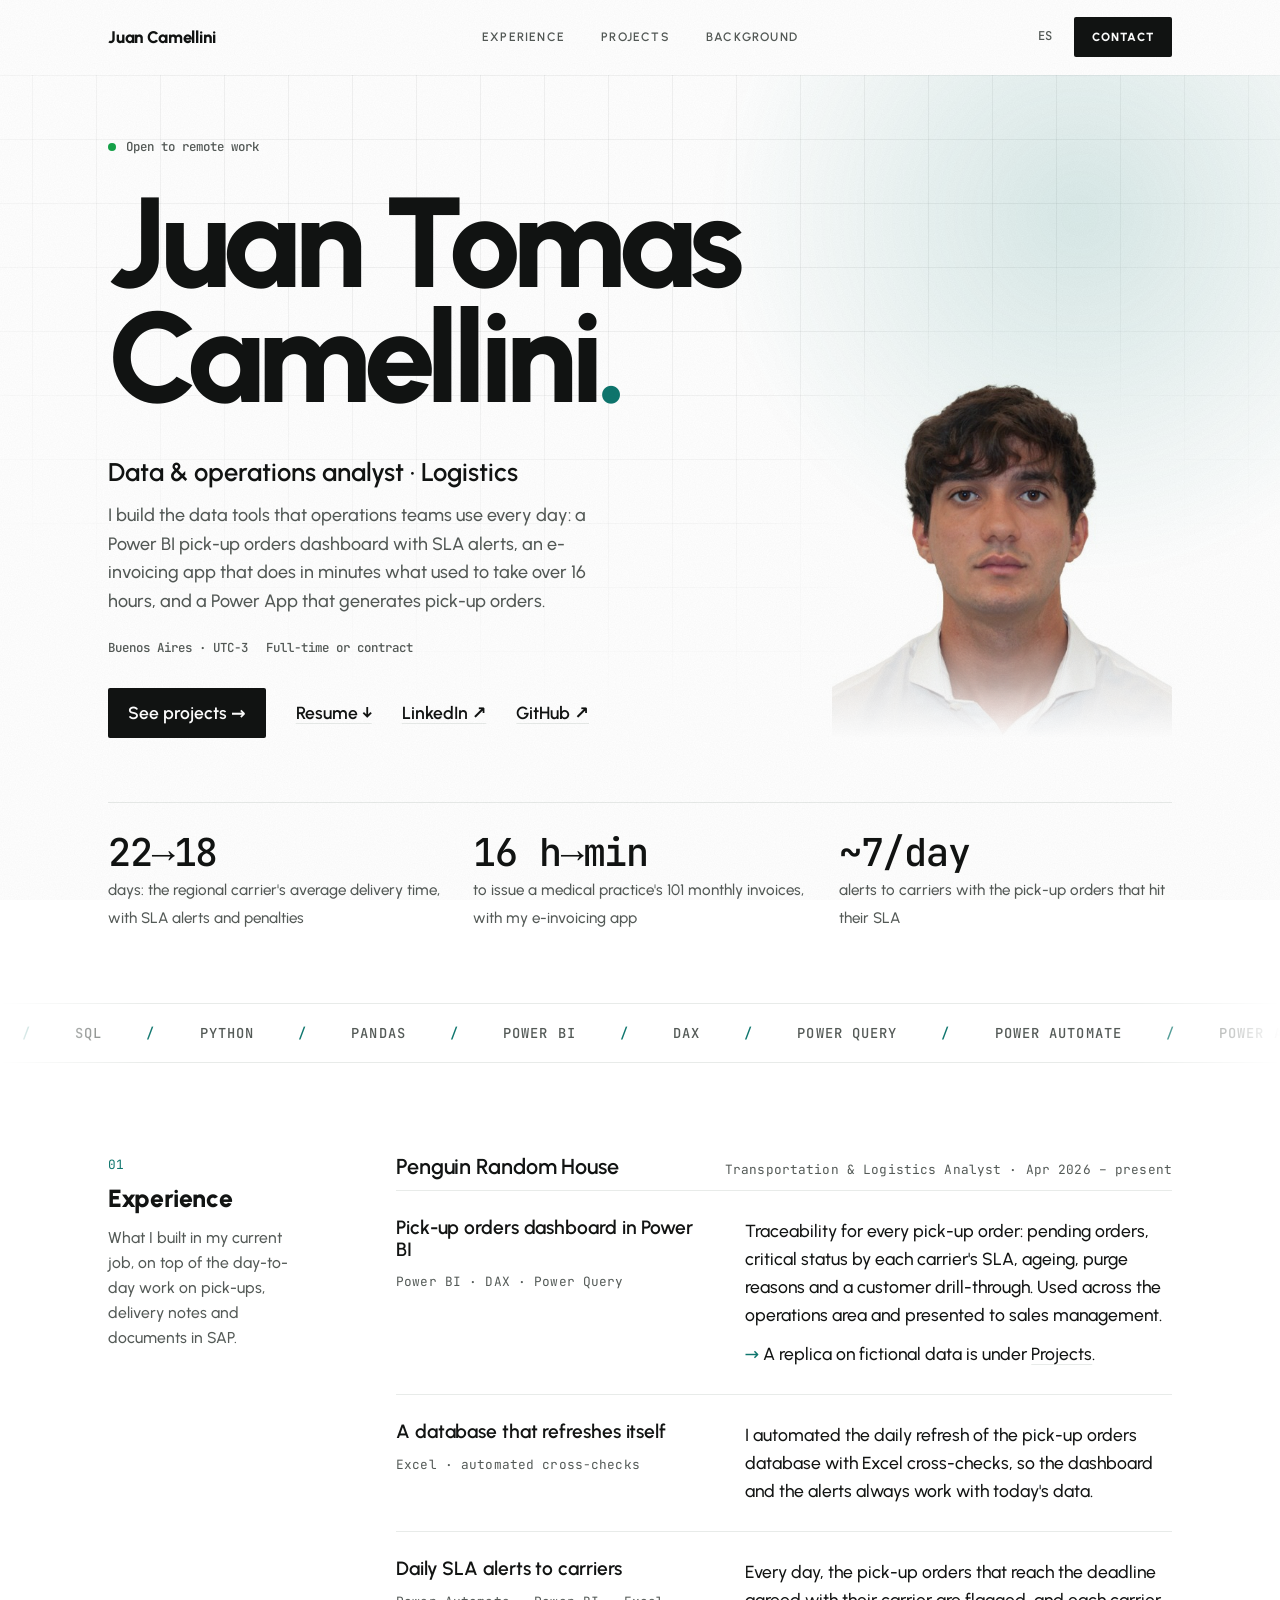
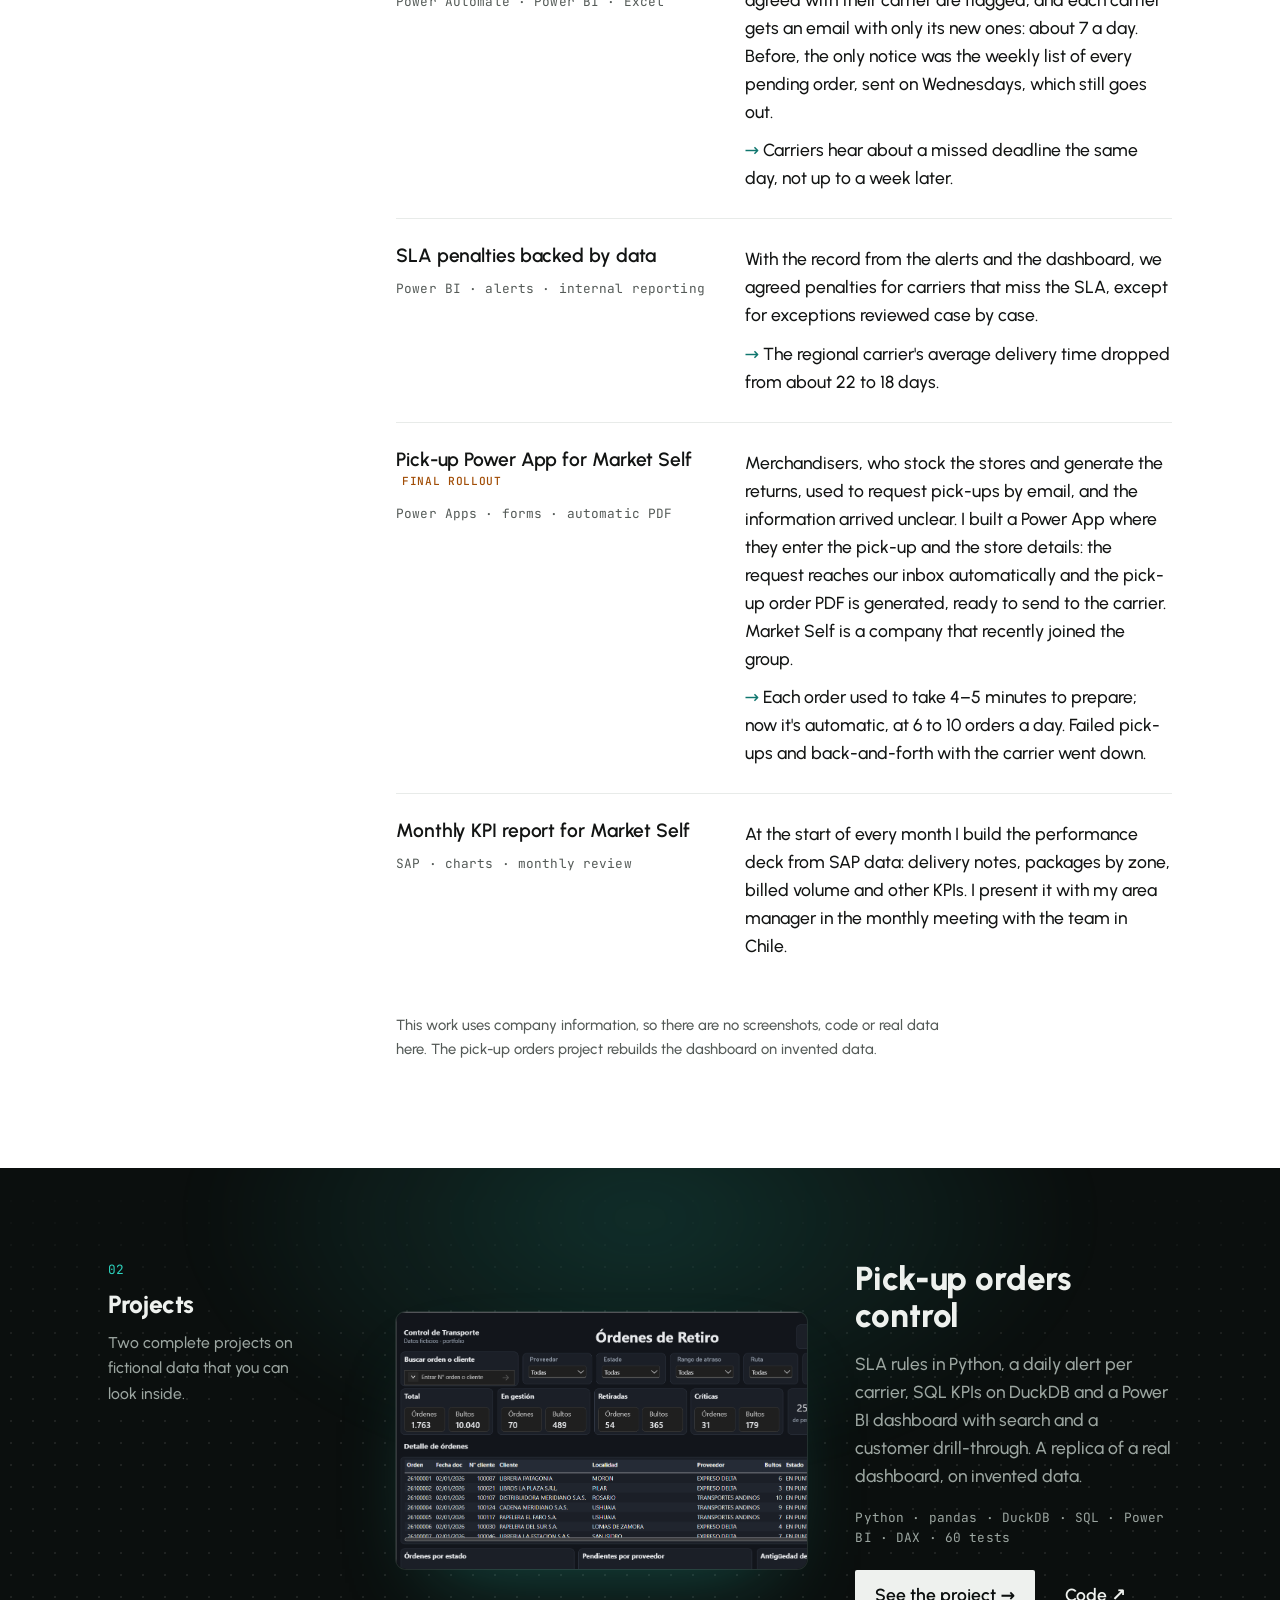
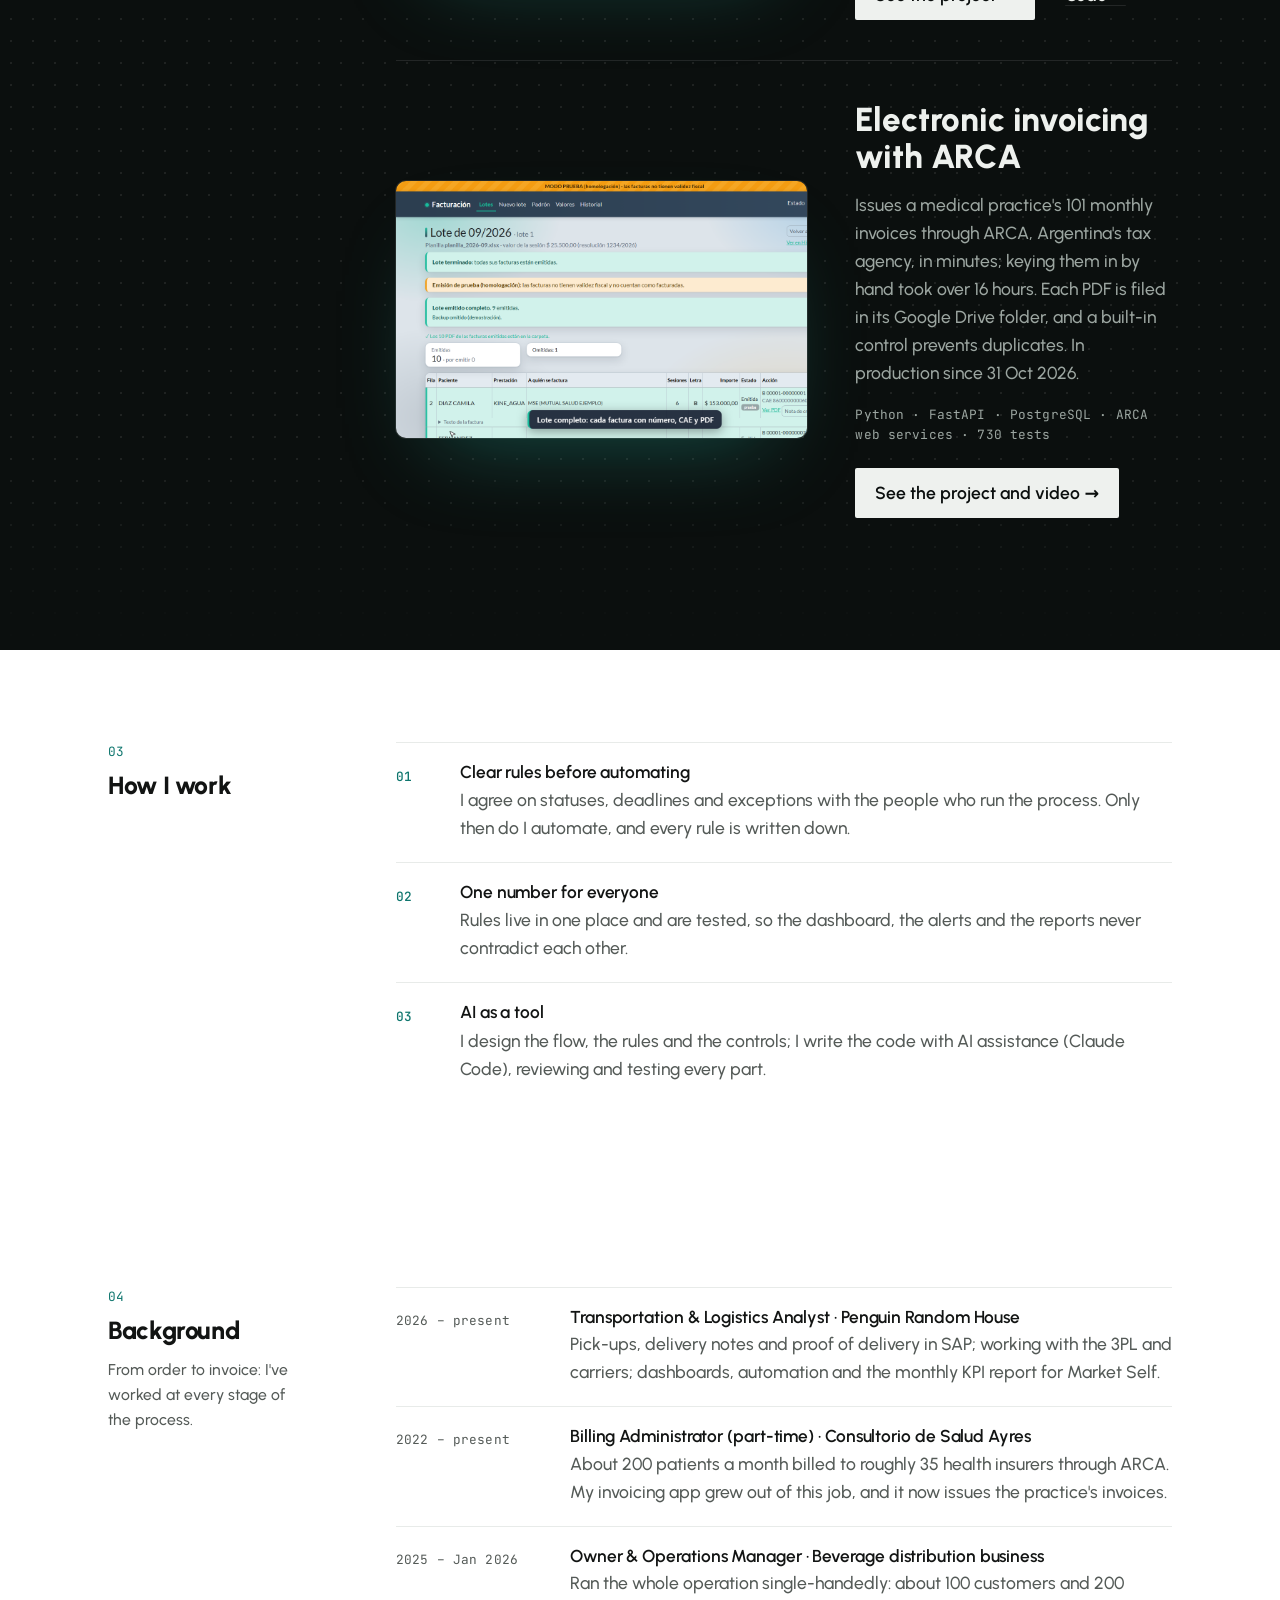
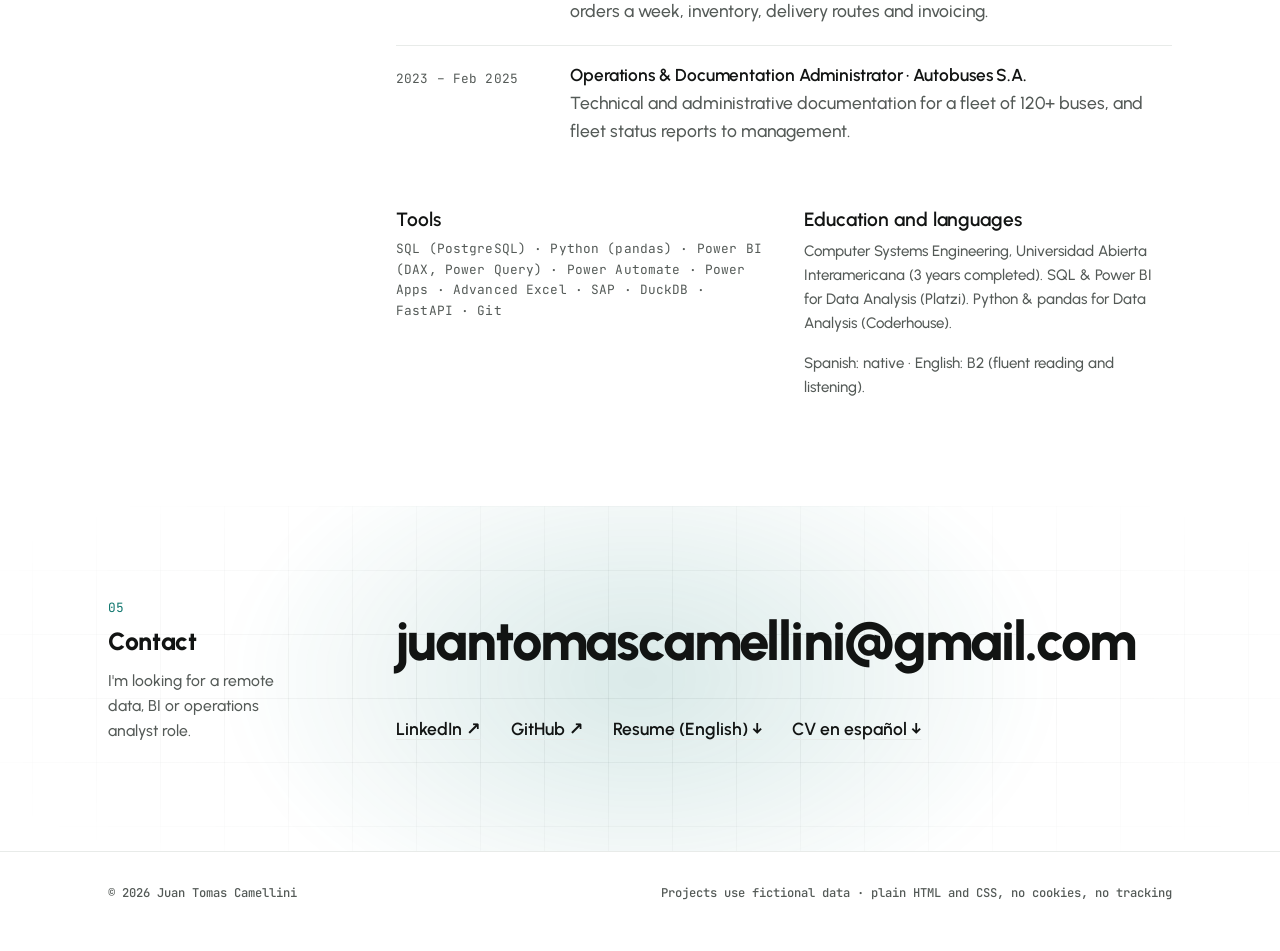
==== commit f4400f9a: "Prioridades: tablero de retiros, facturación en producción, Power App y reporte de KPIs" ====
--- a/en/index.html
+++ b/en/index.html
@@ -4,9 +4,9 @@
 <meta charset="utf-8">
 <meta name="viewport" content="width=device-width, initial-scale=1">
 <title>Juan Tomas Camellini · Data &amp; Operations Analyst, Logistics</title>
-<meta name="description" content="Data and operations analyst in logistics. SLA alerts, delivery traceability, Power BI dashboards and process automation with SQL and Python.">
+<meta name="description" content="Data and operations analyst in logistics. A Power BI pick-up orders dashboard with SLA alerts, an e-invoicing app for Argentina's tax agency, and process automation with Power Apps, SQL and Python.">
 <meta property="og:title" content="Juan Tomas Camellini · Data &amp; Operations Analyst, Logistics">
-<meta property="og:description" content="SLA alerts, delivery traceability, Power BI dashboards and process automation with SQL and Python.">
+<meta property="og:description" content="A Power BI pick-up orders dashboard with SLA alerts, automated e-invoicing and Power Apps.">
 <meta property="og:type" content="website">
 <meta property="og:url" content="https://juancamellini.github.io/en/">
 <meta property="og:image" content="https://juancamellini.github.io/assets/img/retiros/01_tablero_principal.png">
@@ -36,17 +36,17 @@
 
 <main id="content">
 
-  <section class="hero">
+  <section class="hero bg-grid">
     <div class="wrap">
       <div class="hero-grid">
         <div>
-          <h1 class="hero-name">Juan Tomas<br>Camellini</h1>
+          <p class="status"><i aria-hidden="true"></i>Open to remote work</p>
+          <h1 class="hero-name">Juan Tomas<br>Camellini<span class="dot">.</span></h1>
           <p class="hero-role">Data &amp; operations analyst · Logistics</p>
-          <p class="hero-text">I build the data tools that operations teams use every day: SLA alerts to carriers, delivery traceability, Power BI dashboards and automation of administrative processes.</p>
+          <p class="hero-text">I build the data tools that operations teams use every day: a Power BI pick-up orders dashboard with SLA alerts, an e-invoicing app that does in minutes what used to take over 16 hours, and a Power App that generates pick-up orders.</p>
           <ul class="hero-meta">
             <li>Buenos Aires · UTC-3</li>
-            <li>Remote · full-time or contract</li>
-            <li>SQL · Python · Power BI · Power Automate</li>
+            <li>Full-time or contract</li>
           </ul>
           <ul class="links">
             <li><a class="go" href="#projects">See projects →</a></li>
@@ -55,23 +55,30 @@
             <li><a href="https://github.com/JuanCamellini">GitHub ↗</a></li>
           </ul>
         </div>
-        <img class="portrait" src="../assets/img/juan-camellini.jpg" alt="Photo of Juan Tomas Camellini" width="472" height="520">
+        <div class="portrait-wrap"><img class="portrait" src="../assets/img/juan-camellini.jpg" alt="Photo of Juan Tomas Camellini" width="472" height="520"></div>
       </div>
 
       <div class="facts">
-        <div class="fact"><b>~2,500</b><span>delivery notes a month tracked by the traceability platform I built</span></div>
+        <div class="fact"><b>22→18</b><span>days: the regional carrier's average delivery time, with SLA alerts and penalties</span></div>
+        <div class="fact"><b>16 h→min</b><span>to issue a medical practice's 101 monthly invoices, with my e-invoicing app</span></div>
         <div class="fact"><b>~7/day</b><span>alerts to carriers with the pick-up orders that hit their SLA</span></div>
-        <div class="fact"><b>101/101</b><span>invoices reproduced to the cent by my e-invoicing app</span></div>
-      </div>
-    </div>
-  </section>
+      </div>
+    </div>
+  </section>
+
+  <div class="marquee" aria-label="Tools">
+    <div class="marquee-track">
+      <ul><li>SQL</li><li>Python</li><li>pandas</li><li>Power BI</li><li>DAX</li><li>Power Query</li><li>Power Automate</li><li>Power Apps</li><li>DuckDB</li><li>PostgreSQL</li><li>Excel</li><li>SAP</li><li>FastAPI</li><li>Git</li></ul>
+      <ul aria-hidden="true"><li>SQL</li><li>Python</li><li>pandas</li><li>Power BI</li><li>DAX</li><li>Power Query</li><li>Power Automate</li><li>Power Apps</li><li>DuckDB</li><li>PostgreSQL</li><li>Excel</li><li>SAP</li><li>FastAPI</li><li>Git</li></ul>
+    </div>
+  </div>
 
   <section id="experience">
     <div class="wrap sec">
       <div class="sec-head">
         <span class="mono">01</span>
         <h2>Experience</h2>
-        <p>What I built in my current job, on top of the day-to-day work on pick-ups, deliveries and documents in SAP.</p>
+        <p>What I built in my current job, on top of the day-to-day work on pick-ups, delivery notes and documents in SAP.</p>
       </div>
       <div>
         <div class="job-line">
@@ -80,6 +87,19 @@
         </div>
         <ul class="rows">
           <li class="row">
+            <div><h3>Pick-up orders dashboard in Power BI</h3><span class="mono">Power BI · DAX · Power Query</span></div>
+            <div>
+              <p>Traceability for every pick-up order: pending orders, critical status by each carrier's SLA, ageing, purge reasons and a customer drill-through. Used across the operations area and presented to sales management.</p>
+              <p class="result">A replica on fictional data is under <a href="projects/pick-up-orders.html">Projects</a>.</p>
+            </div>
+          </li>
+          <li class="row">
+            <div><h3>A database that refreshes itself</h3><span class="mono">Excel · automated cross-checks</span></div>
+            <div>
+              <p>I automated the daily refresh of the pick-up orders database with Excel cross-checks, so the dashboard and the alerts always work with today's data.</p>
+            </div>
+          </li>
+          <li class="row">
             <div><h3>Daily SLA alerts to carriers</h3><span class="mono">Power Automate · Power BI · Excel</span></div>
             <div>
               <p>Every day, the pick-up orders that reach the deadline agreed with their carrier are flagged, and each carrier gets an email with only its new ones: about 7 a day. Before, the only notice was the weekly list of every pending order, sent on Wednesdays, which still goes out.</p>
@@ -87,30 +107,23 @@
             </div>
           </li>
           <li class="row">
-            <div><h3>Pick-up orders dashboard in Power BI</h3><span class="mono">Power BI · DAX · Power Query</span></div>
-            <div>
-              <p>Pending orders, SLA-critical orders by carrier, ageing, purge reasons and a customer drill-through. Used across the operations area and presented to sales management.</p>
-              <p class="result">A replica on fictional data is under <a href="projects/pick-up-orders.html">Projects</a>.</p>
-            </div>
-          </li>
-          <li class="row">
-            <div><h3>Delivery traceability platform</h3><span class="mono">Python · pandas · SQL · Power BI · Power Automate · Render</span></div>
-            <div>
-              <p>In production and used daily. It replaced email follow-up with checks that did not exist before between the third-party logistics provider (3PL), the carriers and the company.</p>
-              <p class="result">Tracks about 2,500 delivery notes a month.</p>
-            </div>
-          </li>
-          <li class="row">
-            <div><h3>Pick-up documentation and internal control</h3><span class="mono">Excel · Power Automate · SAP</span></div>
-            <div>
-              <p>I automated the document updates and the writing of the pick-up orders Excel file, with internal checks that bring order to the process and shorten handling times.</p>
-            </div>
-          </li>
-          <li class="row">
-            <div><h3>Pick-up orders for Market Self <span class="tag">In progress</span></h3><span class="mono">Forms · automated emails · Excel</span></div>
-            <div>
-              <p>A form creates the pick-up order, sends it to the right carrier and writes the internal Excel files, to speed up admin work for Market Self, a company that recently joined the group.</p>
-              <p class="result">I'm finishing it in November 2026.</p>
+            <div><h3>SLA penalties backed by data</h3><span class="mono">Power BI · alerts · internal reporting</span></div>
+            <div>
+              <p>With the record from the alerts and the dashboard, we agreed penalties for carriers that miss the SLA, except for exceptions reviewed case by case.</p>
+              <p class="result">The regional carrier's average delivery time dropped from about 22 to 18 days.</p>
+            </div>
+          </li>
+          <li class="row">
+            <div><h3>Pick-up Power App for Market Self <span class="tag">Final rollout</span></h3><span class="mono">Power Apps · forms · automatic PDF</span></div>
+            <div>
+              <p>Merchandisers, who stock the stores and generate the returns, used to request pick-ups by email, and the information arrived unclear. I built a Power App where they enter the pick-up and the store details: the request reaches our inbox automatically and the pick-up order PDF is generated, ready to send to the carrier. Market Self is a company that recently joined the group.</p>
+              <p class="result">Each order used to take 4–5 minutes to prepare; now it's automatic, at 6 to 10 orders a day. Failed pick-ups and back-and-forth with the carrier went down.</p>
+            </div>
+          </li>
+          <li class="row">
+            <div><h3>Monthly KPI report for Market Self</h3><span class="mono">SAP · charts · monthly review</span></div>
+            <div>
+              <p>At the start of every month I build the performance deck from SAP data: delivery notes, packages by zone, billed volume and other KPIs. I present it with my area manager in the monthly meeting with the team in Chile.</p>
             </div>
           </li>
         </ul>
@@ -119,7 +132,7 @@
     </div>
   </section>
 
-  <section id="projects">
+  <section id="projects" class="band">
     <div class="wrap sec">
       <div class="sec-head">
         <span class="mono">02</span>
@@ -147,7 +160,7 @@
           </a>
           <div>
             <h3>Electronic invoicing with ARCA</h3>
-            <p>From a monthly spreadsheet to about 100 electronic invoices authorized by ARCA, Argentina's tax agency, with their PDFs and a control that prevents duplicates. Data cleaning, validation and reconciliation against ARCA.</p>
+            <p>Issues a medical practice's 101 monthly invoices through ARCA, Argentina's tax agency, in minutes; keying them in by hand took over 16 hours. Each PDF is filed in its Google Drive folder, and a built-in control prevents duplicates. In production since 31 Oct 2026.</p>
             <span class="mono">Python · FastAPI · PostgreSQL · ARCA web services · 730 tests</span>
             <ul class="links">
               <li><a class="go" href="projects/invoicing.html">See the project and video →</a></li>
@@ -182,11 +195,11 @@
       <div>
         <div class="years">
           <span class="mono">2026 – present</span>
-          <div><h3>Transportation &amp; Logistics Analyst · Penguin Random House</h3><p>Pick-ups, deliveries, delivery notes and proof of delivery in SAP; working with the 3PL and carriers; automation and dashboards for the team.</p></div>
+          <div><h3>Transportation &amp; Logistics Analyst · Penguin Random House</h3><p>Pick-ups, delivery notes and proof of delivery in SAP; working with the 3PL and carriers; dashboards, automation and the monthly KPI report for Market Self.</p></div>
         </div>
         <div class="years">
           <span class="mono">2022 – present</span>
-          <div><h3>Billing Administrator (part-time) · Consultorio de Salud Ayres</h3><p>About 200 patients a month billed to roughly 35 health insurers through ARCA. The invoicing app grew out of this job.</p></div>
+          <div><h3>Billing Administrator (part-time) · Consultorio de Salud Ayres</h3><p>About 200 patients a month billed to roughly 35 health insurers through ARCA. My invoicing app grew out of this job, and it now issues the practice's invoices.</p></div>
         </div>
         <div class="years">
           <span class="mono">2025 – Jan 2026</span>
@@ -200,7 +213,7 @@
         <div class="grid two" style="margin-top:44px">
           <div>
             <h3>Tools</h3>
-            <p class="mono muted">SQL (PostgreSQL) · Python (pandas) · Power BI (DAX, Power Query) · Power Automate · Advanced Excel · SAP · DuckDB · FastAPI · Git</p>
+            <p class="mono muted">SQL (PostgreSQL) · Python (pandas) · Power BI (DAX, Power Query) · Power Automate · Power Apps · Advanced Excel · SAP · DuckDB · FastAPI · Git</p>
           </div>
           <div>
             <h3>Education and languages</h3>
@@ -212,7 +225,7 @@
     </div>
   </section>
 
-  <section id="contact">
+  <section id="contact" class="bg-grid center">
     <div class="wrap sec">
       <div class="sec-head">
         <span class="mono">05</span>
--- a/assets/css/site.css
+++ b/assets/css/site.css
@@ -1,20 +1,26 @@
-/* Portfolio de Juan Tomas Camellini: minimal, type-led. One stylesheet, light and dark. */
+/* Portfolio de Juan Tomas Camellini. One stylesheet, light and dark.
+   Type-led layout; depth comes from background layers (fading grid, soft glow, dot band, film grain),
+   not from boxes, pills or outlines. */
 
 @font-face { font-family: "Urbanist"; src: url("../fonts/Urbanist-400.woff2") format("woff2"); font-weight: 400; font-display: swap; }
-@font-face { font-family: "Urbanist"; src: url("../fonts/Urbanist-600.woff2") format("woff2"); font-weight: 500 600; font-display: swap; }
+@font-face { font-family: "Urbanist"; src: url("../fonts/Urbanist-500.woff2") format("woff2"); font-weight: 500; font-display: swap; }
+@font-face { font-family: "Urbanist"; src: url("../fonts/Urbanist-600.woff2") format("woff2"); font-weight: 600; font-display: swap; }
 @font-face { font-family: "Urbanist"; src: url("../fonts/Urbanist-800.woff2") format("woff2"); font-weight: 700 900; font-display: swap; }
 @font-face { font-family: "JetBrains Mono"; src: url("../fonts/JetBrainsMono-400.woff2") format("woff2"); font-weight: 400; font-display: swap; }
 @font-face { font-family: "JetBrains Mono"; src: url("../fonts/JetBrainsMono-500.woff2") format("woff2"); font-weight: 500 700; font-display: swap; }
 
 :root {
-  --bg: #fafaf7;
-  --soft: #f1f0eb;
-  --text: #141414;
-  --muted: #5c5c57;
-  --line: #e7e5e0;
+  --bg: #ffffff;
+  --text: #121413;
+  --muted: #545a57;
+  --line: #e8ebe9;
+  --grid: rgba(18, 20, 19, .055);
+  --dots: rgba(18, 20, 19, .10);
+  --glow: rgba(15, 118, 110, .16);
   --accent: #0f766e;
   --accent-ink: #ffffff;
   --warn: #a14d06;
+  --grain: .035;
   --sans: "Urbanist", system-ui, -apple-system, "Segoe UI", sans-serif;
   --mono: "JetBrains Mono", ui-monospace, "Cascadia Mono", Consolas, monospace;
   --max: 1120px;
@@ -24,14 +30,17 @@
 
 @media (prefers-color-scheme: dark) {
   :root {
-    --bg: #111110;
-    --soft: #1a1a18;
-    --text: #ededE8;
-    --muted: #a3a39c;
-    --line: #2a2a27;
+    --bg: #0e1110;
+    --text: #ecefec;
+    --muted: #a0a8a4;
+    --line: #232a27;
+    --grid: rgba(236, 239, 236, .05);
+    --dots: rgba(236, 239, 236, .09);
+    --glow: rgba(45, 212, 191, .14);
     --accent: #2dd4bf;
-    --accent-ink: #0b1f1c;
+    --accent-ink: #062320;
     --warn: #f0a24b;
+    --grain: .07;
     color-scheme: dark;
   }
 }
@@ -45,124 +54,193 @@
   font-family: var(--sans);
   font-size: 17.5px;
   line-height: 1.6;
-  font-weight: 400;
-}
+  font-weight: 500;
+  overflow-x: hidden;
+}
+/* Film grain over the whole page: an SVG noise tile, very faint */
+body::after {
+  content: ""; position: fixed; inset: 0; z-index: 100; pointer-events: none; opacity: var(--grain);
+  background-image: url("data:image/svg+xml,%3Csvg xmlns='http://www.w3.org/2000/svg' width='160' height='160'%3E%3Cfilter id='n'%3E%3CfeTurbulence type='fractalNoise' baseFrequency='.85' numOctaves='3' stitchTiles='stitch'/%3E%3CfeColorMatrix values='0 0 0 0 0 0 0 0 0 0 0 0 0 0 0 0 0 0 .9 0'/%3E%3C/filter%3E%3Crect width='100%25' height='100%25' filter='url(%23n)'/%3E%3C/svg%3E");
+}
+@media (prefers-color-scheme: dark) { body::after { filter: invert(1); } }
+
 img, video { max-width: 100%; height: auto; display: block; }
-a { color: inherit; text-decoration-color: var(--line); text-underline-offset: 4px; text-decoration-thickness: 1px; }
-a:hover { color: var(--accent); text-decoration-color: currentColor; }
-:focus-visible { outline: 2px solid var(--accent); outline-offset: 3px; border-radius: 4px; }
+a { color: inherit; text-decoration: none; }
+a:hover { color: var(--accent); }
+p a, li a:not([class]) { text-decoration: underline; text-decoration-color: var(--line); text-underline-offset: 4px; }
+p a:hover, li a:not([class]):hover { text-decoration-color: currentColor; }
+:focus-visible { outline: 2px solid var(--accent); outline-offset: 3px; }
 h1, h2, h3 { margin: 0 0 .5em; line-height: 1.1; font-weight: 700; letter-spacing: -.015em; }
-h1 { font-size: clamp(2.4rem, 6vw, 4.4rem); font-weight: 800; letter-spacing: -.03em; }
+h1 { font-size: clamp(2.4rem, 6vw, 4.4rem); font-weight: 800; letter-spacing: -.035em; }
 h2 { font-size: clamp(1.6rem, 3vw, 2.2rem); }
 h3 { font-size: 1.2rem; font-weight: 600; letter-spacing: -.005em; }
 p { margin: 0 0 1em; }
-strong { font-weight: 600; }
+strong { font-weight: 700; }
 code { font-family: var(--mono); font-size: .88em; }
 
-.wrap { max-width: var(--max); margin: 0 auto; padding: 0 var(--gutter); }
+.wrap { max-width: var(--max); margin: 0 auto; padding: 0 var(--gutter); position: relative; }
 .skip { position: absolute; left: -999px; top: 8px; background: var(--bg); padding: 8px 12px; z-index: 30; }
 .skip:focus { left: 8px; }
-.mono { font-family: var(--mono); font-size: .82rem; letter-spacing: .01em; }
+.mono { font-family: var(--mono); font-size: .8rem; font-weight: 400; letter-spacing: .01em; }
 .muted { color: var(--muted); }
-.small { font-size: .92rem; }
-
-/* ---------- header: name, centered pill, contact ---------- */
-.site-header { position: sticky; top: 0; z-index: 20; background: color-mix(in srgb, var(--bg) 85%, transparent); backdrop-filter: blur(10px); }
-.site-header .wrap { display: grid; grid-template-columns: 1fr auto 1fr; align-items: center; gap: 16px; min-height: 76px; }
-.brand { font-weight: 800; font-size: 1.05rem; letter-spacing: -.01em; text-decoration: none; justify-self: start; }
-.brand span { display: none; }
-.nav { display: flex; gap: 4px; padding: 5px; background: var(--soft); border-radius: 999px; }
-.nav a { text-decoration: none; font-size: .78rem; font-weight: 600; letter-spacing: .08em; text-transform: uppercase; padding: 7px 16px; border-radius: 999px; color: var(--muted); }
-.nav a:hover, .nav a[aria-current="page"] { color: var(--text); background: var(--bg); }
-.head-end { justify-self: end; display: flex; align-items: center; gap: 14px; }
-.lang { font-family: var(--mono); font-size: .78rem; text-decoration: none; color: var(--muted); }
-.cta { background: var(--accent); color: var(--accent-ink); text-decoration: none; font-weight: 700; font-size: .78rem; letter-spacing: .08em; text-transform: uppercase; padding: 10px 18px; border-radius: 999px; }
-.cta:hover { color: var(--accent-ink); filter: brightness(1.08); }
+.small { font-size: .94rem; }
+.dot { color: var(--accent); }
+
+/* ---------- header ---------- */
+.site-header { position: sticky; top: 0; z-index: 20; background: color-mix(in srgb, var(--bg) 80%, transparent); backdrop-filter: blur(12px) saturate(140%); border-bottom: 1px solid transparent; }
+.site-header .wrap { display: grid; grid-template-columns: 1fr auto 1fr; align-items: center; gap: 16px; min-height: 74px; }
+.brand { font-weight: 800; font-size: 1.05rem; letter-spacing: -.01em; justify-self: start; }
+.brand:hover { color: var(--text); }
+.nav { display: flex; gap: 36px; }
+.nav a { font-size: .76rem; font-weight: 600; letter-spacing: .1em; text-transform: uppercase; color: var(--muted); padding: 6px 0; }
+.nav a:hover, .nav a[aria-current="page"] { color: var(--text); }
+.nav a[aria-current="page"] { box-shadow: inset 0 -1.5px 0 var(--accent); }
+.head-end { justify-self: end; display: flex; align-items: center; gap: 22px; }
+.lang { font-family: var(--mono); font-size: .76rem; color: var(--muted); }
+.cta { background: var(--text); color: var(--bg); font-weight: 700; font-size: .74rem; letter-spacing: .1em; text-transform: uppercase; padding: 11px 18px; border-radius: 2px; transition: background .2s, color .2s; }
+.cta:hover { background: var(--accent); color: var(--accent-ink); }
+
+/* ---------- background layers ---------- */
+/* Fading grid + soft glow: used by the hero, project page heads and the contact section */
+.bg-grid { position: relative; isolation: isolate; overflow: hidden; }
+.bg-grid::before {
+  content: ""; position: absolute; inset: 0; z-index: -2; pointer-events: none;
+  background-image: linear-gradient(to right, var(--grid) 1px, transparent 1px), linear-gradient(to bottom, var(--grid) 1px, transparent 1px);
+  background-size: 64px 64px; background-position: center top;
+  -webkit-mask-image: radial-gradient(ellipse 75% 70% at 50% 0%, #000 45%, transparent 100%);
+  mask-image: radial-gradient(ellipse 75% 70% at 50% 0%, #000 45%, transparent 100%);
+}
+.bg-grid::after {
+  content: ""; position: absolute; z-index: -1; pointer-events: none;
+  width: 720px; height: 720px; right: -160px; top: -220px; border-radius: 50%;
+  background: radial-gradient(closest-side, var(--glow), transparent);
+  filter: blur(20px);
+}
+.bg-grid.center::before { -webkit-mask-image: radial-gradient(ellipse 60% 70% at 50% 50%, #000 30%, transparent 100%); mask-image: radial-gradient(ellipse 60% 70% at 50% 50%, #000 30%, transparent 100%); }
+.bg-grid.center::after { right: auto; left: 50%; top: 50%; transform: translate(-50%, -50%); width: 820px; height: 520px; }
+
+/* Dark band with a dot pattern: the projects section. It redefines the tokens, so every component inside adapts */
+.band {
+  --bg: #0b0f0e; --text: #eef1ee; --muted: #9ca6a1; --line: rgba(238, 241, 238, .10);
+  --accent: #2dd4bf; --accent-ink: #062320; --dots: rgba(238, 241, 238, .09); --glow: rgba(45, 212, 191, .16);
+  background: var(--bg); color: var(--text); position: relative; isolation: isolate; overflow: hidden; color-scheme: dark;
+}
+.band::before {
+  content: ""; position: absolute; inset: 0; z-index: -1; pointer-events: none;
+  background-image: radial-gradient(var(--dots) 1px, transparent 1px); background-size: 22px 22px;
+  -webkit-mask-image: linear-gradient(to bottom, transparent, #000 18%, #000 82%, transparent);
+  mask-image: linear-gradient(to bottom, transparent, #000 18%, #000 82%, transparent);
+}
+.band::after {
+  content: ""; position: absolute; z-index: -1; pointer-events: none; left: 50%; top: 0; transform: translate(-50%, -40%);
+  width: 900px; height: 500px; border-radius: 50%; background: radial-gradient(closest-side, var(--glow), transparent); filter: blur(24px);
+}
 
 /* ---------- sections ---------- */
-section { padding: 88px 0; border-top: 1px solid var(--line); }
-.hero, section.tight { border-top: 0; }
+section { padding: 92px 0; }
+section.tight { padding-top: 8px; }
 .sec { display: grid; grid-template-columns: 240px 1fr; gap: 48px; }
-.sec-head h2 { font-size: 1.5rem; }
-.sec-head .mono { color: var(--muted); display: block; margin-bottom: 10px; }
+.sec-head h2 { font-size: 1.55rem; }
+.sec-head .mono { color: var(--accent); display: block; margin-bottom: 10px; }
 .sec-head p { color: var(--muted); font-size: .98rem; max-width: 22ch; }
 .lead { font-size: 1.2rem; color: var(--muted); max-width: 44rem; }
 
 /* ---------- hero ---------- */
-.hero { padding: 72px 0 80px; }
-.hero-grid { display: grid; grid-template-columns: 1fr 300px; gap: 56px; align-items: end; }
-.hero-name { font-size: clamp(3.4rem, 10vw, 8rem); font-weight: 800; line-height: .92; letter-spacing: -.045em; margin: 0 0 .35em; }
-.hero-role { font-size: clamp(1.25rem, 2.4vw, 1.6rem); font-weight: 600; margin: 0 0 .4em; max-width: 30ch; line-height: 1.3; }
+.hero { padding: 56px 0 72px; }
+.hero-grid { display: grid; grid-template-columns: 1fr 340px; gap: 48px; align-items: end; }
+.status { display: inline-flex; align-items: center; gap: 10px; font-family: var(--mono); font-size: .78rem; color: var(--muted); margin-bottom: 28px; }
+.status i { width: 8px; height: 8px; border-radius: 50%; background: #16a34a; box-shadow: 0 0 0 0 rgba(22, 163, 74, .5); animation: pulse 2.4s infinite; }
+@keyframes pulse { 0% { box-shadow: 0 0 0 0 rgba(22, 163, 74, .45); } 70% { box-shadow: 0 0 0 9px rgba(22, 163, 74, 0); } 100% { box-shadow: 0 0 0 0 rgba(22, 163, 74, 0); } }
+.hero-name { font-size: clamp(3.4rem, 10vw, 8.2rem); font-weight: 800; line-height: .9; letter-spacing: -.05em; margin: 0 0 .32em; }
+.hero-role { font-size: clamp(1.25rem, 2.4vw, 1.6rem); font-weight: 600; margin: 0 0 .45em; max-width: 30ch; line-height: 1.3; }
 .hero-text { color: var(--muted); font-size: 1.12rem; max-width: 46ch; }
-.hero-meta { font-family: var(--mono); font-size: .8rem; color: var(--muted); display: flex; flex-wrap: wrap; gap: 6px 18px; margin: 22px 0 28px; padding: 0; list-style: none; }
-.portrait { width: 300px; border-radius: 14px; border: 1px solid var(--line); background: #fff; }
-
-.links { display: flex; flex-wrap: wrap; gap: 10px 28px; padding: 0; margin: 0; list-style: none; font-weight: 600; }
-.links a { text-decoration: none; border-bottom: 1px solid var(--line); padding-bottom: 2px; }
-.links a:hover { border-color: currentColor; }
-.links .go { color: var(--accent); border-color: currentColor; }
-
-.facts { display: grid; grid-template-columns: repeat(3, 1fr); margin-top: 72px; border-top: 1px solid var(--line); }
-.fact { padding: 22px 24px 0 0; }
-.fact + .fact { padding-left: 24px; border-left: 1px solid var(--line); }
-.fact b { display: block; font-family: var(--mono); font-weight: 500; font-size: clamp(1.6rem, 3vw, 2.2rem); letter-spacing: -.02em; line-height: 1.2; }
+.hero-meta { font-family: var(--mono); font-size: .78rem; color: var(--muted); display: flex; flex-wrap: wrap; gap: 6px 18px; margin: 22px 0 30px; padding: 0; list-style: none; }
+
+/* The photo has a white background. A white halo hides the grid behind it and multiply blends the white away,
+   so it reads as a cut-out on the page. In dark mode it gets a soft rounded frame instead. */
+.portrait-wrap { position: relative; justify-self: end; }
+.portrait-wrap::before { content: ""; position: absolute; inset: -18% -22% -6%; z-index: -1; background: radial-gradient(closest-side, var(--bg) 62%, transparent 100%); }
+.portrait { width: 340px; mix-blend-mode: multiply;
+  -webkit-mask-image: linear-gradient(to bottom, #000 72%, transparent 100%); mask-image: linear-gradient(to bottom, #000 72%, transparent 100%); }
+@media (prefers-color-scheme: dark) {
+  .portrait-wrap::before { display: none; }
+  .portrait { mix-blend-mode: normal; border-radius: 18px; box-shadow: 0 30px 80px -30px rgba(45, 212, 191, .35); -webkit-mask-image: none; mask-image: none; }
+}
+
+.links { display: flex; flex-wrap: wrap; gap: 12px 30px; padding: 0; margin: 0; list-style: none; font-weight: 600; }
+.links a { transition: color .2s; }
+.links .go { color: var(--bg); background: var(--text); padding: 11px 20px; border-radius: 2px; }
+.links .go:hover { background: var(--accent); color: var(--accent-ink); }
+.links li { display: flex; align-items: center; }
+
+.facts { display: grid; grid-template-columns: repeat(3, 1fr); gap: 32px; margin-top: 64px; padding-top: 28px; border-top: 1px solid var(--line); }
+.fact b { display: block; font-family: var(--mono); font-weight: 500; font-size: clamp(1.7rem, 3vw, 2.4rem); letter-spacing: -.03em; line-height: 1.15; }
 .fact span { color: var(--muted); font-size: .95rem; }
+
+/* ---------- tools marquee ---------- */
+.marquee { overflow: hidden; border-top: 1px solid var(--line); border-bottom: 1px solid var(--line); padding: 18px 0;
+  -webkit-mask-image: linear-gradient(90deg, transparent, #000 12%, #000 88%, transparent); mask-image: linear-gradient(90deg, transparent, #000 12%, #000 88%, transparent); }
+.marquee-track { display: flex; width: max-content; animation: marquee 48s linear infinite; }
+.marquee:hover .marquee-track { animation-play-state: paused; }
+.marquee ul { display: flex; gap: 44px; padding: 0 22px; margin: 0; list-style: none; font-family: var(--mono); font-size: .86rem; text-transform: uppercase; letter-spacing: .08em; color: var(--muted); white-space: nowrap; }
+.marquee li::before { content: "/"; color: var(--accent); margin-right: 44px; }
+@keyframes marquee { to { transform: translateX(-50%); } }
 
 /* ---------- rows (experience, timeline, principles) ---------- */
 .rows { list-style: none; margin: 0; padding: 0; }
 .row { display: grid; grid-template-columns: minmax(0, 1fr) minmax(0, 1.35fr); gap: 32px; padding: 26px 0; border-top: 1px solid var(--line); }
-.row:last-child { border-bottom: 1px solid var(--line); }
 .row h3 { margin-bottom: .35em; }
 .row p { margin-bottom: .6em; }
 .row p:last-child { margin-bottom: 0; }
 .row .mono { color: var(--muted); }
 .result { color: var(--text); }
 .result::before { content: "→ "; color: var(--accent); }
-.tag { font-family: var(--mono); font-size: .7rem; letter-spacing: .04em; text-transform: uppercase; border: 1px solid currentColor; border-radius: 4px; padding: 1px 6px; color: var(--warn); vertical-align: 3px; white-space: nowrap; }
-.job-line { display: flex; flex-wrap: wrap; justify-content: space-between; gap: 4px 16px; margin-bottom: 8px; }
+.tag { font-family: var(--mono); font-size: .7rem; font-weight: 500; letter-spacing: .06em; text-transform: uppercase; color: var(--warn); white-space: nowrap; margin-left: 6px; vertical-align: 2px; }
+.job-line { display: flex; flex-wrap: wrap; justify-content: space-between; align-items: baseline; gap: 4px 16px; margin-bottom: 10px; }
 .job-line h3 { font-size: 1.35rem; margin: 0; }
 
 .years { display: grid; grid-template-columns: 150px 1fr; gap: 24px; padding: 20px 0; border-top: 1px solid var(--line); }
-.years:last-child { border-bottom: 1px solid var(--line); }
 .years .mono { color: var(--muted); padding-top: 3px; }
 .years h3 { font-size: 1.08rem; margin-bottom: .2em; }
 .years p { margin: 0; color: var(--muted); }
 
 .numbered { list-style: none; margin: 0; padding: 0; counter-reset: n; }
 .numbered li { counter-increment: n; display: grid; grid-template-columns: 56px 1fr; gap: 8px; padding: 20px 0; border-top: 1px solid var(--line); }
-.numbered li:last-child { border-bottom: 1px solid var(--line); }
-.numbered li::before { content: counter(n, decimal-leading-zero); font-family: var(--mono); font-size: .82rem; color: var(--accent); padding-top: 4px; }
+.numbered li::before { content: counter(n, decimal-leading-zero); font-family: var(--mono); font-size: .8rem; color: var(--accent); padding-top: 4px; }
 .numbered p { margin: 0; color: var(--muted); }
 .numbered h3 { font-size: 1.08rem; margin-bottom: .25em; }
 
-.note { border-left: 2px solid var(--line); padding: 2px 0 2px 16px; color: var(--muted); font-size: .95rem; margin-top: 28px; }
+.note { color: var(--muted); font-size: .92rem; margin-top: 28px; max-width: 62ch; }
 
 /* ---------- projects ---------- */
-.proj { display: grid; grid-template-columns: 1.25fr 1fr; gap: 40px; align-items: center; padding: 32px 0; border-top: 1px solid var(--line); }
-.proj:last-child { border-bottom: 1px solid var(--line); }
-.proj .shot { display: block; border-radius: 12px; overflow: hidden; border: 1px solid var(--line); aspect-ratio: 16 / 10; }
-.proj .shot img { width: 100%; height: 100%; object-fit: cover; object-position: top left; transition: transform .4s ease; }
-.proj .shot:hover img { transform: scale(1.02); }
-.proj h3 { font-size: clamp(1.5rem, 2.6vw, 2rem); font-weight: 700; }
-.proj .mono { color: var(--muted); display: block; margin-bottom: 18px; }
+.proj { display: grid; grid-template-columns: 1.3fr 1fr; gap: 48px; align-items: center; padding: 40px 0; border-top: 1px solid var(--line); }
+.proj:first-child { border-top: 0; padding-top: 0; }
+.proj .shot { display: block; overflow: hidden; aspect-ratio: 16 / 10; border-radius: 10px; box-shadow: 0 0 0 1px var(--line), 0 40px 90px -40px rgba(45, 212, 191, .35); }
+.proj .shot img { width: 100%; height: 100%; object-fit: cover; object-position: top left; transition: transform .6s cubic-bezier(.2, .7, .2, 1); }
+.proj .shot:hover img { transform: scale(1.03); }
+.proj h3 { font-size: clamp(1.5rem, 2.6vw, 2.1rem); font-weight: 700; }
+.proj p { color: var(--muted); }
+.proj .mono { color: var(--muted); display: block; margin-bottom: 22px; }
 
 /* ---------- contact ---------- */
-.contact-big { font-size: clamp(1.5rem, 4.4vw, 3.2rem); font-weight: 800; letter-spacing: -.03em; text-decoration: none; border-bottom: 2px solid var(--accent); display: inline-block; margin: 8px 0 28px; word-break: break-word; }
+.contact-big { font-size: clamp(1.5rem, 4.6vw, 3.4rem); font-weight: 800; letter-spacing: -.035em; display: inline-block; margin: 0 0 30px; word-break: break-word;
+  background-image: linear-gradient(currentColor, currentColor); background-size: 0 2px; background-position: 0 100%; background-repeat: no-repeat; transition: background-size .35s, color .2s; }
+.contact-big:hover { background-size: 100% 2px; }
 
 /* ---------- project pages (shared components) ---------- */
 .page-head { padding: 48px 0 40px; }
-.back { display: inline-block; margin-bottom: 28px; font-family: var(--mono); font-size: .8rem; text-decoration: none; color: var(--muted); }
-.eyebrow { font-family: var(--mono); font-size: .78rem; color: var(--muted); letter-spacing: .02em; margin-bottom: 14px; }
+.back { display: inline-block; margin-bottom: 28px; font-family: var(--mono); font-size: .78rem; color: var(--muted); }
+.eyebrow { font-family: var(--mono); font-size: .76rem; color: var(--accent); letter-spacing: .02em; margin-bottom: 14px; }
 .page-head .lead { margin-top: .4em; }
-.tags { display: flex; flex-wrap: wrap; gap: 0; padding: 0; margin: 18px 0 0; list-style: none; font-family: var(--mono); font-size: .8rem; color: var(--muted); }
+.tags { display: flex; flex-wrap: wrap; padding: 0; margin: 18px 0 0; list-style: none; font-family: var(--mono); font-size: .78rem; font-weight: 400; color: var(--muted); }
 .tags li:not(:last-child)::after { content: "·"; margin: 0 10px; }
-.actions { display: flex; flex-wrap: wrap; gap: 10px; }
-.btn { display: inline-flex; align-items: center; gap: 8px; padding: 10px 20px; border-radius: 999px; font-weight: 600; font-size: .95rem; text-decoration: none; border: 1px solid var(--text); color: var(--text); }
-.btn:hover { color: var(--bg); background: var(--text); }
-.btn.primary { background: var(--accent); border-color: var(--accent); color: var(--accent-ink); }
-.btn.primary:hover { filter: brightness(1.08); color: var(--accent-ink); }
+.actions { display: flex; flex-wrap: wrap; gap: 12px; }
+.btn { display: inline-flex; align-items: center; gap: 8px; padding: 11px 20px; border-radius: 2px; font-weight: 600; font-size: .95rem; background: transparent; color: var(--text); box-shadow: inset 0 0 0 1px var(--text); transition: background .2s, color .2s; }
+.btn:hover { background: var(--text); color: var(--bg); }
+.btn.primary { background: var(--text); color: var(--bg); box-shadow: none; }
+.btn.primary:hover { background: var(--accent); color: var(--accent-ink); }
 .btn svg { width: 18px; height: 18px; }
-.badge { font-family: var(--mono); font-size: .72rem; letter-spacing: .03em; text-transform: uppercase; border: 1px solid currentColor; border-radius: 4px; padding: 1px 7px; color: var(--accent); }
+.badge { font-family: var(--mono); font-size: .72rem; font-weight: 500; letter-spacing: .06em; text-transform: uppercase; color: var(--accent); }
 .badge.warn { color: var(--warn); }
 .badge.ok { color: var(--accent); }
 
@@ -176,61 +254,66 @@
 .prose li { margin-bottom: .45em; }
 .prose li::marker { color: var(--muted); }
 
+/* Block layout, not grid: list items mix text and <strong>, and grid would split them into cells */
 .steps { counter-reset: s; list-style: none; padding: 0; margin: 0; }
-/* Block layout, not grid: list items mix text and <strong>, and grid would split them into cells */
 .steps li { counter-increment: s; position: relative; padding: 14px 0 14px 44px; border-top: 1px solid var(--line); }
-.steps li:last-child { border-bottom: 1px solid var(--line); }
 .steps li::before { content: counter(s, decimal-leading-zero); position: absolute; left: 0; top: 17px; font-family: var(--mono); font-size: .8rem; color: var(--accent); }
 
 figure { margin: 0; }
-figure img, figure video { border-radius: 10px; border: 1px solid var(--line); }
-figcaption { font-size: .9rem; color: var(--muted); margin-top: 10px; }
-.gallery { display: grid; grid-template-columns: repeat(2, minmax(0, 1fr)); gap: 32px; margin-top: 28px; }
+figure img, figure video { border-radius: 8px; box-shadow: 0 0 0 1px var(--line); }
+figcaption { font-size: .9rem; color: var(--muted); margin-top: 12px; }
+.gallery { display: grid; grid-template-columns: repeat(2, minmax(0, 1fr)); gap: 44px 32px; margin-top: 28px; }
 .gallery .wide { grid-column: 1 / -1; }
 .gallery figure.wide img { max-height: 720px; object-fit: cover; object-position: top; width: 100%; }
 
 .table-wrap { overflow-x: auto; margin: 0 0 1em; }
 table { border-collapse: collapse; width: 100%; font-size: .95rem; }
 th, td { text-align: left; padding: 12px 14px 12px 0; border-bottom: 1px solid var(--line); vertical-align: top; }
-thead th { font-family: var(--mono); font-size: .74rem; font-weight: 500; text-transform: uppercase; letter-spacing: .05em; color: var(--muted); border-bottom-color: var(--text); }
+thead th { font-family: var(--mono); font-size: .72rem; font-weight: 500; text-transform: uppercase; letter-spacing: .05em; color: var(--muted); border-bottom-color: var(--text); }
 tbody th { font-weight: 600; white-space: nowrap; }
 td.num, th.num { text-align: right; font-family: var(--mono); font-size: .88rem; padding-right: 0; }
 .first-col-nowrap td:first-child { white-space: nowrap; }
 
 /* ---------- footer ---------- */
-.site-footer { border-top: 1px solid var(--line); padding: 32px 0 56px; font-family: var(--mono); font-size: .78rem; color: var(--muted); }
+.site-footer { border-top: 1px solid var(--line); padding: 32px 0 48px; font-family: var(--mono); font-size: .76rem; color: var(--muted); }
 .site-footer .wrap { display: flex; flex-wrap: wrap; justify-content: space-between; gap: 8px 24px; }
-.site-footer a { color: var(--muted); }
 
 /* ---------- responsive ---------- */
 @media (max-width: 960px) {
   .sec { grid-template-columns: 1fr; gap: 24px; }
   .sec-head p { max-width: none; }
-  .hero-grid { grid-template-columns: 1fr 220px; gap: 32px; }
-  .portrait { width: 220px; }
-  .proj { grid-template-columns: 1fr; gap: 22px; }
+  .hero-grid { grid-template-columns: 1fr 240px; gap: 28px; }
+  .portrait { width: 240px; }
+  .proj { grid-template-columns: 1fr; gap: 24px; }
   .grid.three { grid-template-columns: 1fr; gap: 0; }
+  .nav { gap: 24px; }
 }
 @media (max-width: 720px) {
-  :root { --gutter: 16px; }
+  :root { --gutter: 18px; }
   body { font-size: 16.5px; }
-  section { padding: 56px 0; }
-  .site-header .wrap { grid-template-columns: 1fr auto; min-height: 0; padding-top: 12px; padding-bottom: 12px; row-gap: 10px; }
-  .nav { grid-column: 1 / -1; grid-row: 2; justify-content: space-between; }
-  .nav a { padding: 7px 10px; font-size: .72rem; letter-spacing: .05em; }
-  .head-end { grid-row: 1; grid-column: 2; }
-  .hero { padding: 36px 0 48px; }
-  .hero-grid { grid-template-columns: 1fr; gap: 24px; }
-  .portrait { order: -1; width: 112px; aspect-ratio: 1; object-fit: cover; object-position: 50% 18%; border-radius: 50%; }
-  .facts { grid-template-columns: 1fr; margin-top: 44px; }
-  .fact, .fact + .fact { padding: 18px 0; border-left: 0; border-bottom: 1px solid var(--line); }
+  section { padding: 64px 0; }
+  .site-header .wrap { grid-template-columns: 1fr auto; min-height: 0; padding-top: 14px; padding-bottom: 12px; row-gap: 12px; }
+  .nav { grid-column: 1 / -1; grid-row: 2; gap: 22px; }
+  .nav a { font-size: .7rem; letter-spacing: .08em; }
+  .head-end { grid-row: 1; grid-column: 2; gap: 16px; }
+  .cta { padding: 9px 14px; }
+  .hero { padding: 24px 0 48px; }
+  .hero-grid { grid-template-columns: 1fr; gap: 8px; }
+  .portrait-wrap { order: -1; justify-self: start; }
+  .portrait-wrap::before { inset: -10%; }
+  .portrait { width: 132px; aspect-ratio: 1; object-fit: cover; object-position: 50% 18%; border-radius: 50%; -webkit-mask-image: none; mask-image: none; }
+  .status { margin: 14px 0 18px; }
+  .facts { grid-template-columns: 1fr; gap: 18px; margin-top: 40px; }
   .row { grid-template-columns: 1fr; gap: 8px; }
   .years { grid-template-columns: 1fr; gap: 4px; }
   .grid.two, .gallery { grid-template-columns: 1fr; gap: 28px; }
+  .bg-grid::before { background-size: 44px 44px; }
+  .bg-grid::after { width: 420px; height: 420px; right: -180px; top: -120px; }
 }
 
 @media (prefers-reduced-motion: reduce) {
   html { scroll-behavior: auto; }
-  .proj .shot img { transition: none; }
-}
-@media print { .site-header, .actions, .links { display: none; } }
+  .proj .shot img, .contact-big { transition: none; }
+  .marquee-track, .status i { animation: none; }
+}
+@media print { .site-header, .actions, .links, .marquee, body::after { display: none; } }
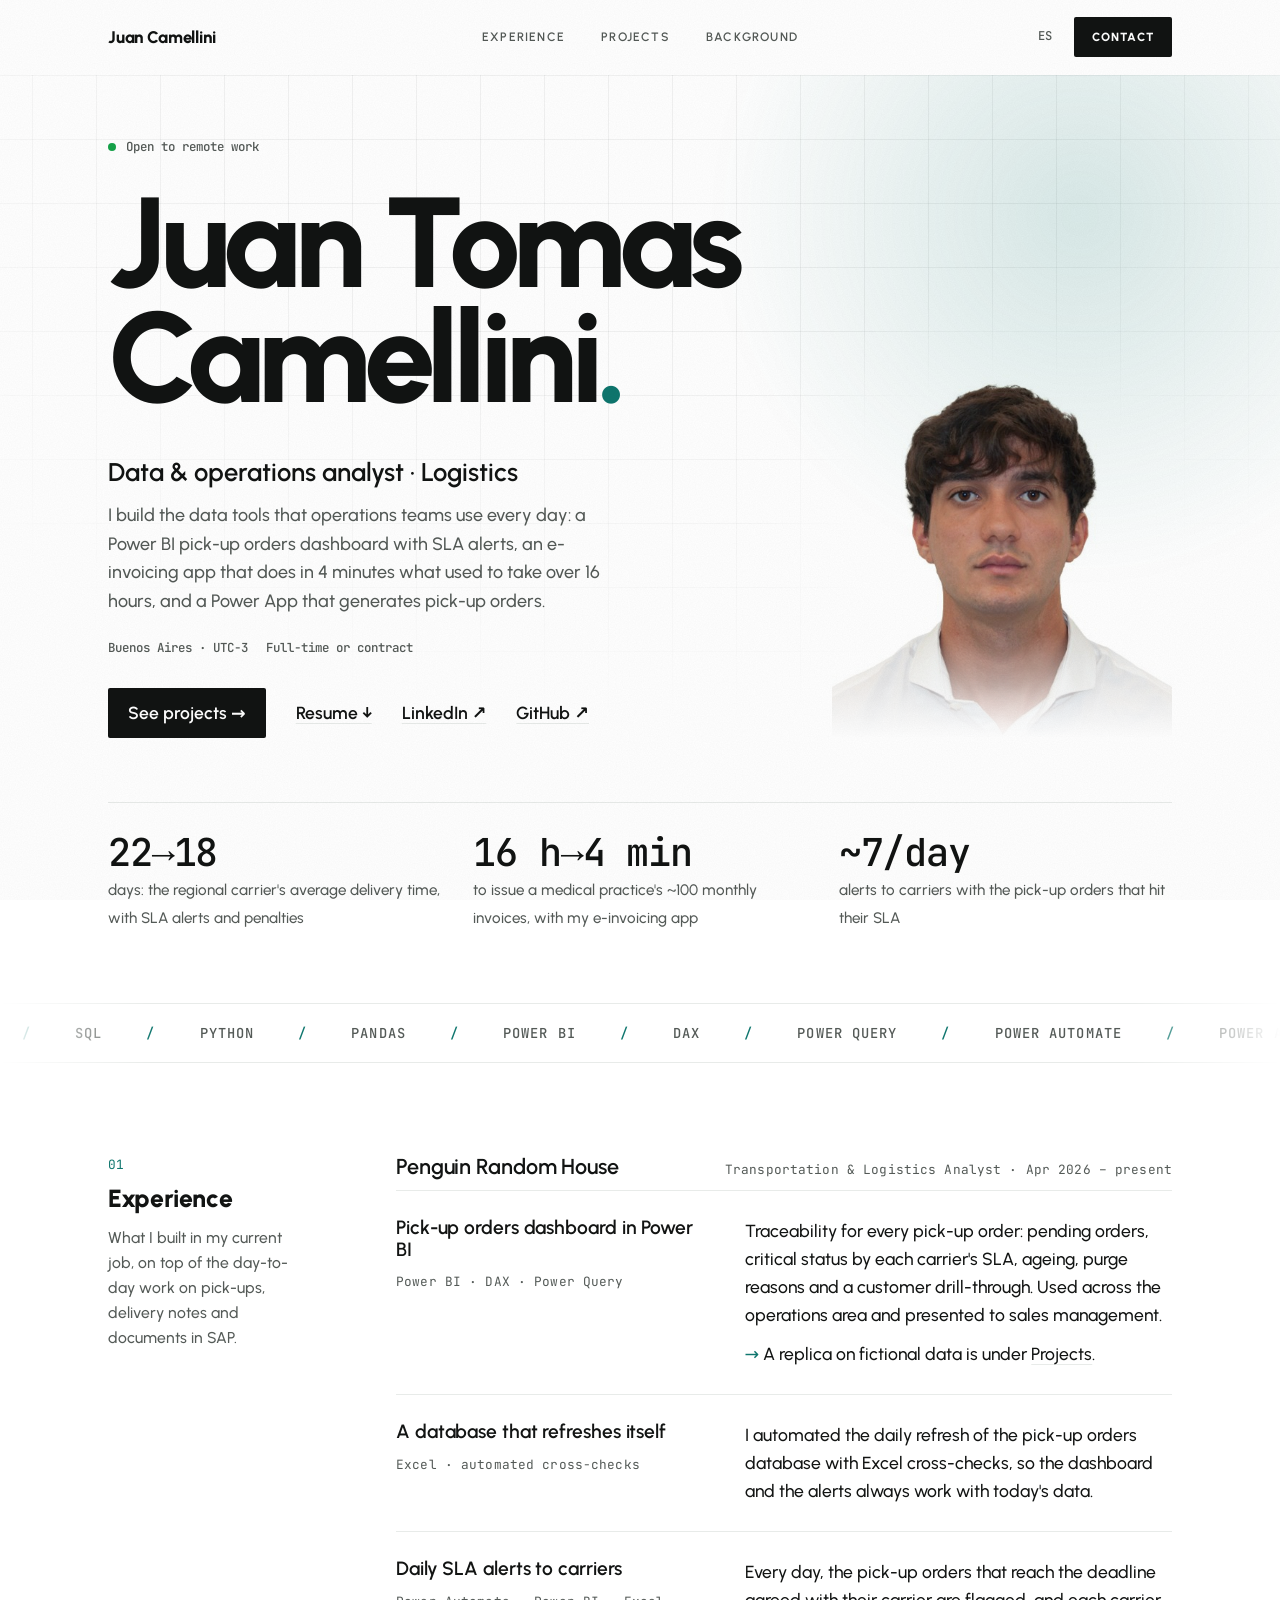
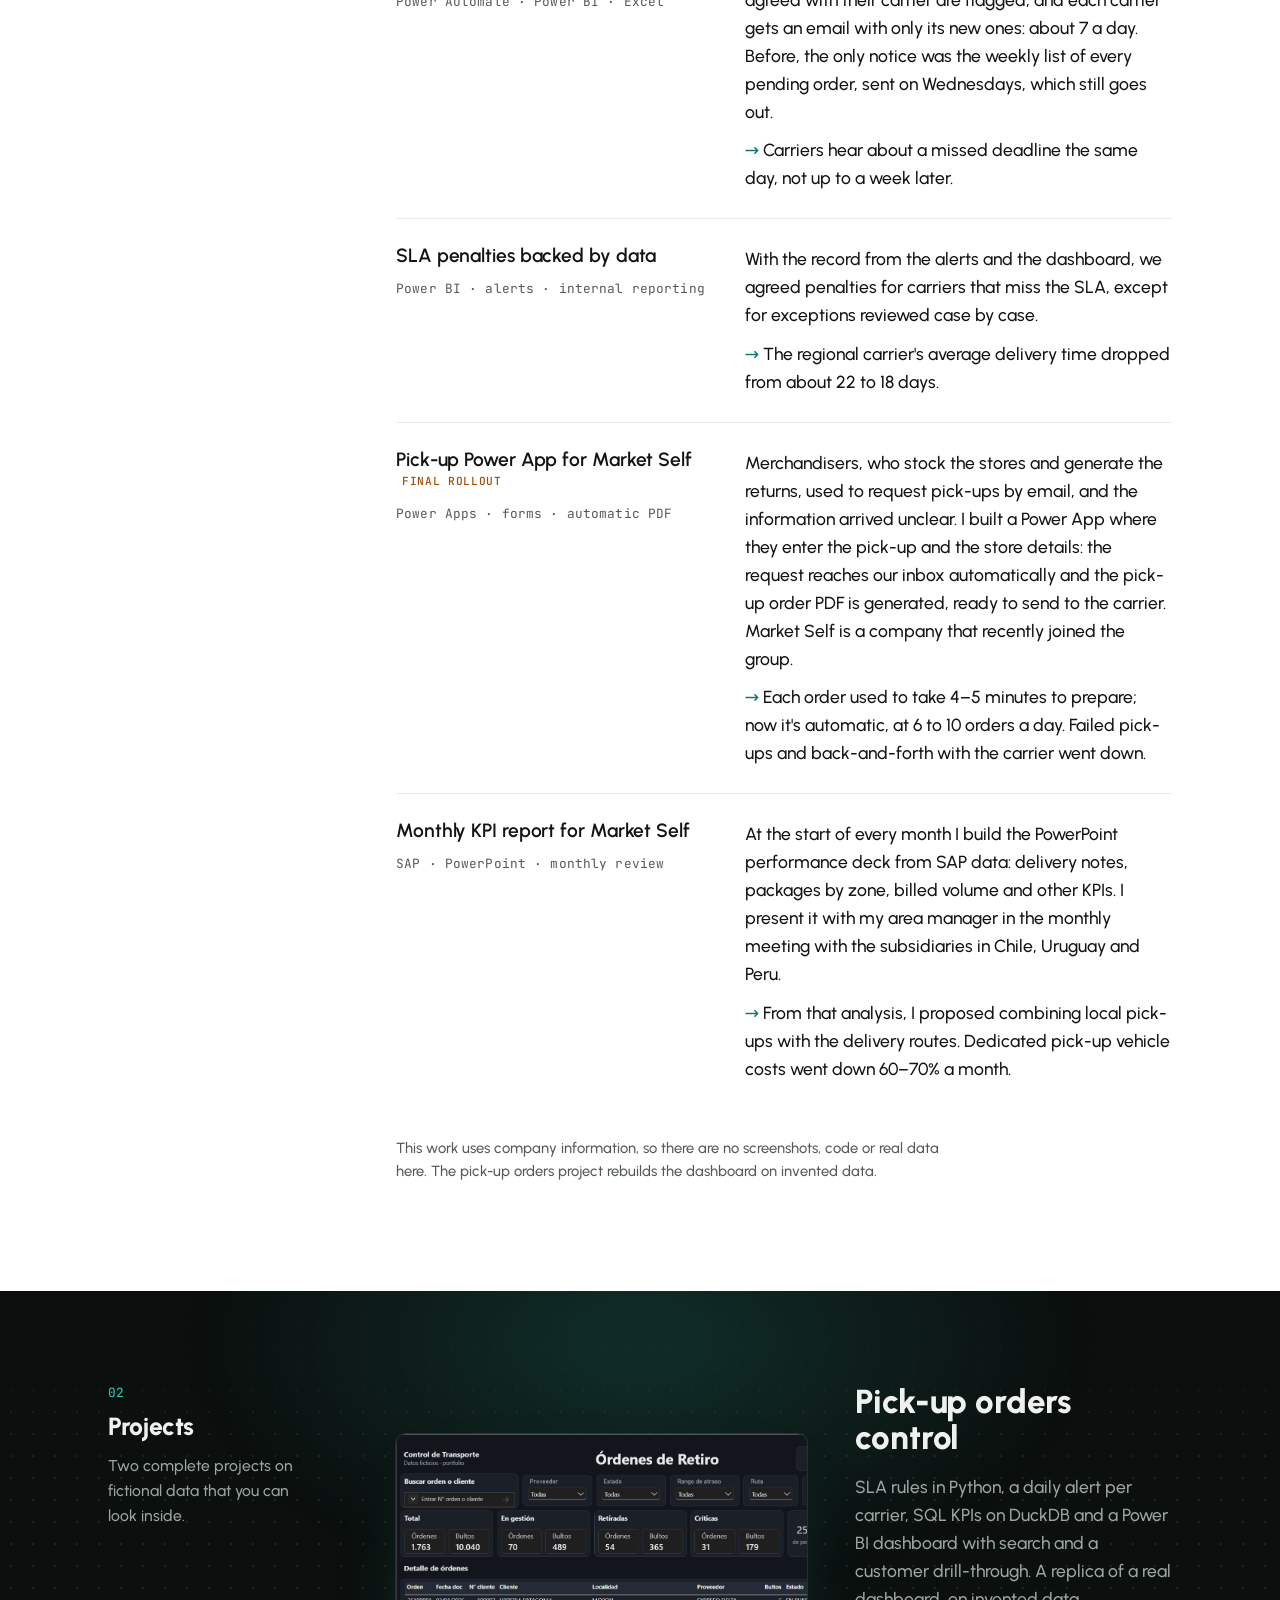
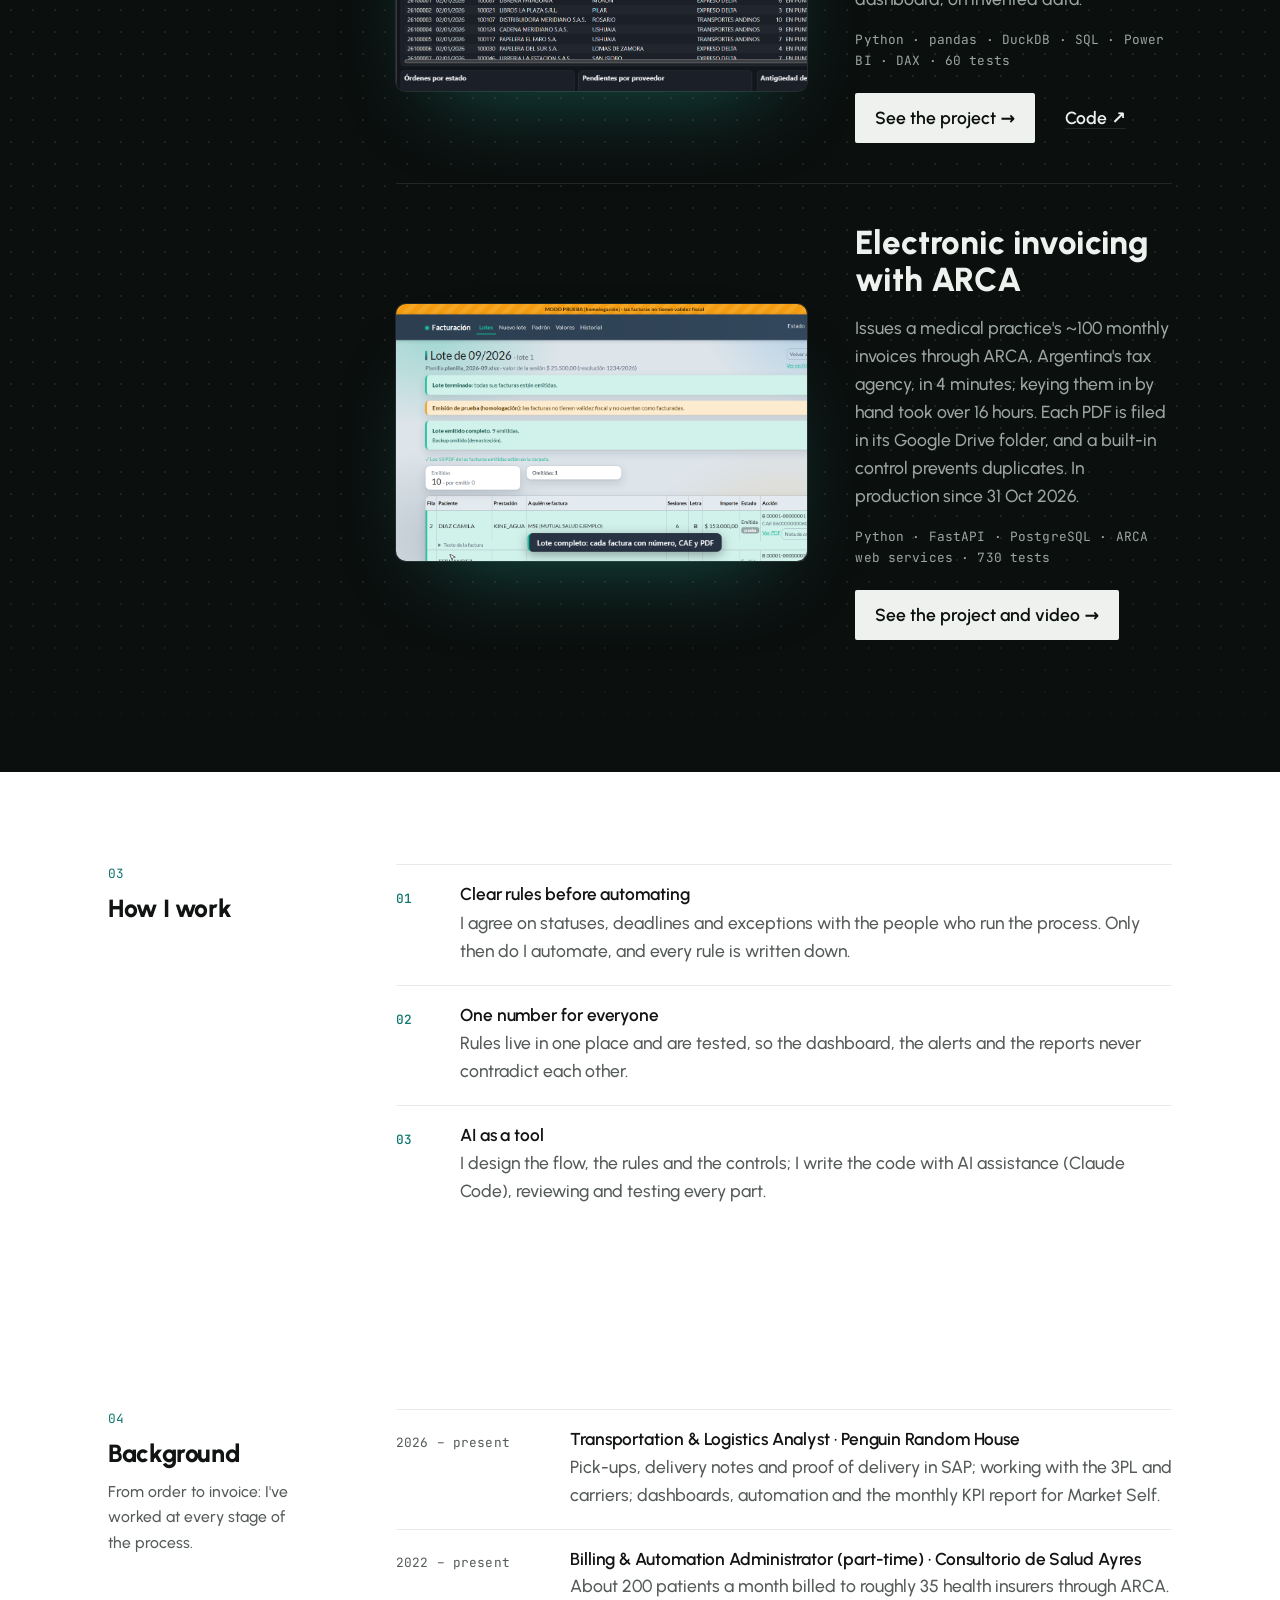
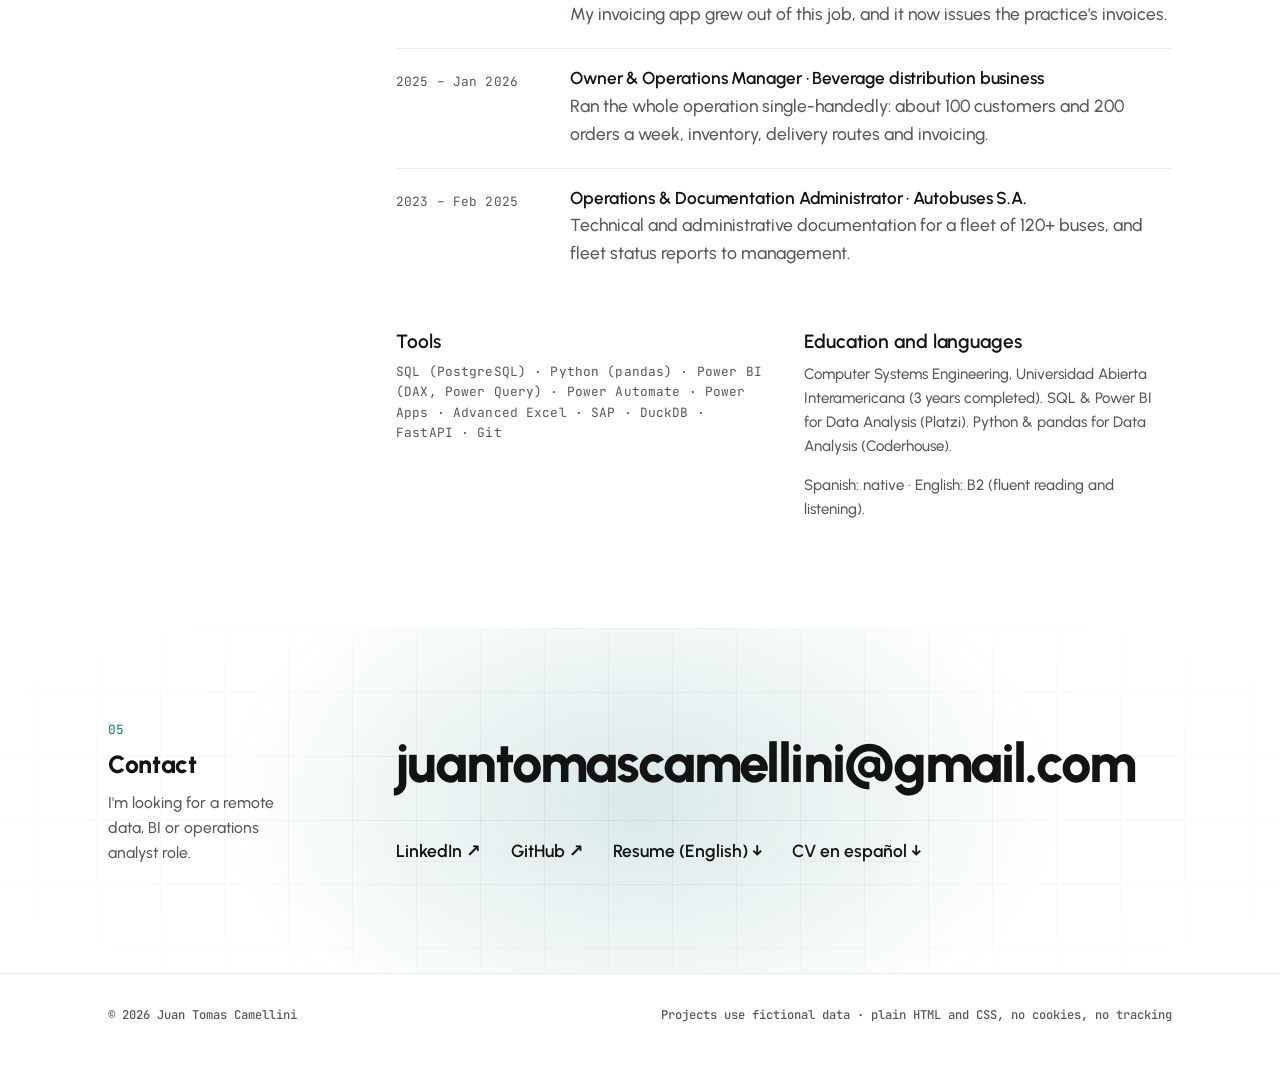
==== commit 2a401c37: "Ahorro en retiros locales e historias actualizadas" ====
--- a/en/index.html
+++ b/en/index.html
@@ -43,7 +43,7 @@
           <p class="status"><i aria-hidden="true"></i>Open to remote work</p>
           <h1 class="hero-name">Juan Tomas<br>Camellini<span class="dot">.</span></h1>
           <p class="hero-role">Data &amp; operations analyst · Logistics</p>
-          <p class="hero-text">I build the data tools that operations teams use every day: a Power BI pick-up orders dashboard with SLA alerts, an e-invoicing app that does in minutes what used to take over 16 hours, and a Power App that generates pick-up orders.</p>
+          <p class="hero-text">I build the data tools that operations teams use every day: a Power BI pick-up orders dashboard with SLA alerts, an e-invoicing app that does in 4 minutes what used to take over 16 hours, and a Power App that generates pick-up orders.</p>
           <ul class="hero-meta">
             <li>Buenos Aires · UTC-3</li>
             <li>Full-time or contract</li>
@@ -60,7 +60,7 @@
 
       <div class="facts">
         <div class="fact"><b>22→18</b><span>days: the regional carrier's average delivery time, with SLA alerts and penalties</span></div>
-        <div class="fact"><b>16 h→min</b><span>to issue a medical practice's 101 monthly invoices, with my e-invoicing app</span></div>
+        <div class="fact"><b>16 h→4 min</b><span>to issue a medical practice's ~100 monthly invoices, with my e-invoicing app</span></div>
         <div class="fact"><b>~7/day</b><span>alerts to carriers with the pick-up orders that hit their SLA</span></div>
       </div>
     </div>
@@ -121,9 +121,10 @@
             </div>
           </li>
           <li class="row">
-            <div><h3>Monthly KPI report for Market Self</h3><span class="mono">SAP · charts · monthly review</span></div>
-            <div>
-              <p>At the start of every month I build the performance deck from SAP data: delivery notes, packages by zone, billed volume and other KPIs. I present it with my area manager in the monthly meeting with the team in Chile.</p>
+            <div><h3>Monthly KPI report for Market Self</h3><span class="mono">SAP · PowerPoint · monthly review</span></div>
+            <div>
+              <p>At the start of every month I build the PowerPoint performance deck from SAP data: delivery notes, packages by zone, billed volume and other KPIs. I present it with my area manager in the monthly meeting with the subsidiaries in Chile, Uruguay and Peru.</p>
+              <p class="result">From that analysis, I proposed combining local pick-ups with the delivery routes. Dedicated pick-up vehicle costs went down 60–70% a month.</p>
             </div>
           </li>
         </ul>
@@ -160,7 +161,7 @@
           </a>
           <div>
             <h3>Electronic invoicing with ARCA</h3>
-            <p>Issues a medical practice's 101 monthly invoices through ARCA, Argentina's tax agency, in minutes; keying them in by hand took over 16 hours. Each PDF is filed in its Google Drive folder, and a built-in control prevents duplicates. In production since 31 Oct 2026.</p>
+            <p>Issues a medical practice's ~100 monthly invoices through ARCA, Argentina's tax agency, in 4 minutes; keying them in by hand took over 16 hours. Each PDF is filed in its Google Drive folder, and a built-in control prevents duplicates. In production since 31 Oct 2026.</p>
             <span class="mono">Python · FastAPI · PostgreSQL · ARCA web services · 730 tests</span>
             <ul class="links">
               <li><a class="go" href="projects/invoicing.html">See the project and video →</a></li>
@@ -199,7 +200,7 @@
         </div>
         <div class="years">
           <span class="mono">2022 – present</span>
-          <div><h3>Billing Administrator (part-time) · Consultorio de Salud Ayres</h3><p>About 200 patients a month billed to roughly 35 health insurers through ARCA. My invoicing app grew out of this job, and it now issues the practice's invoices.</p></div>
+          <div><h3>Billing &amp; Automation Administrator (part-time) · Consultorio de Salud Ayres</h3><p>About 200 patients a month billed to roughly 35 health insurers through ARCA. My invoicing app grew out of this job, and it now issues the practice's invoices.</p></div>
         </div>
         <div class="years">
           <span class="mono">2025 – Jan 2026</span>
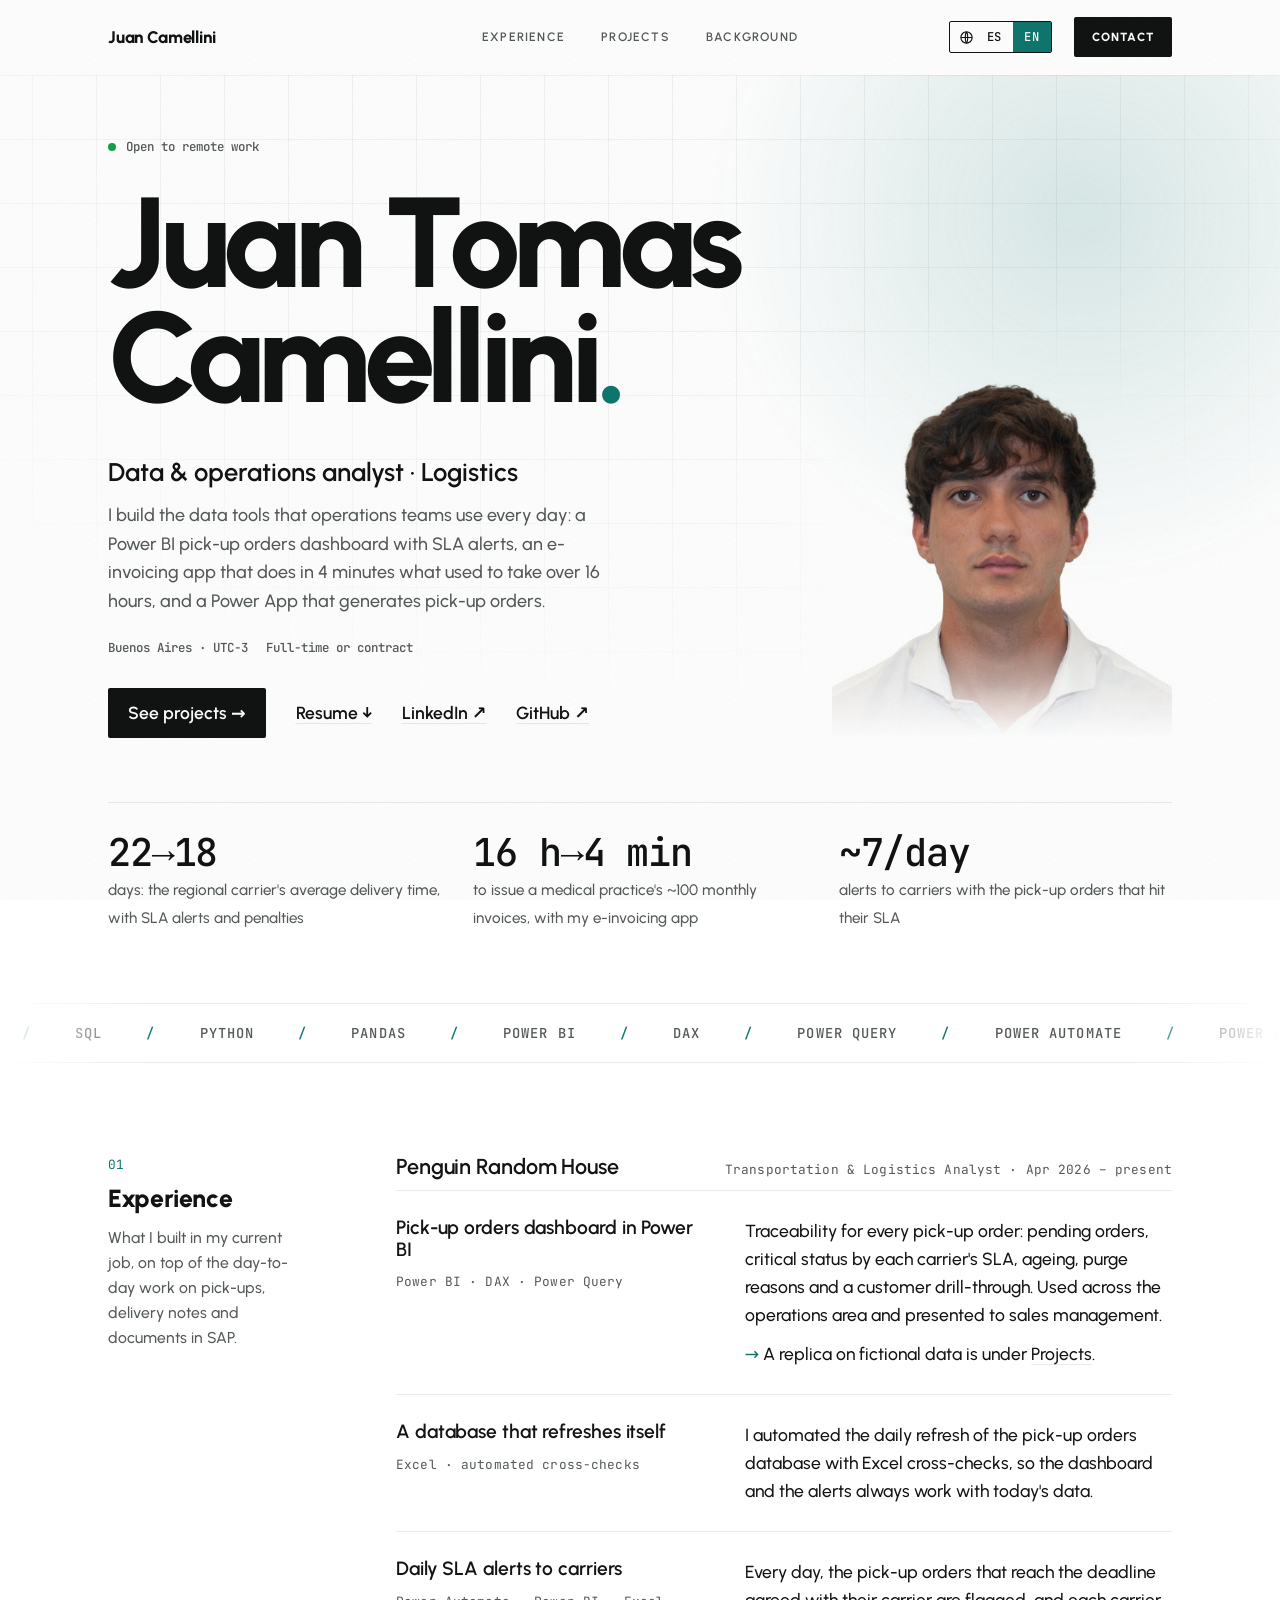
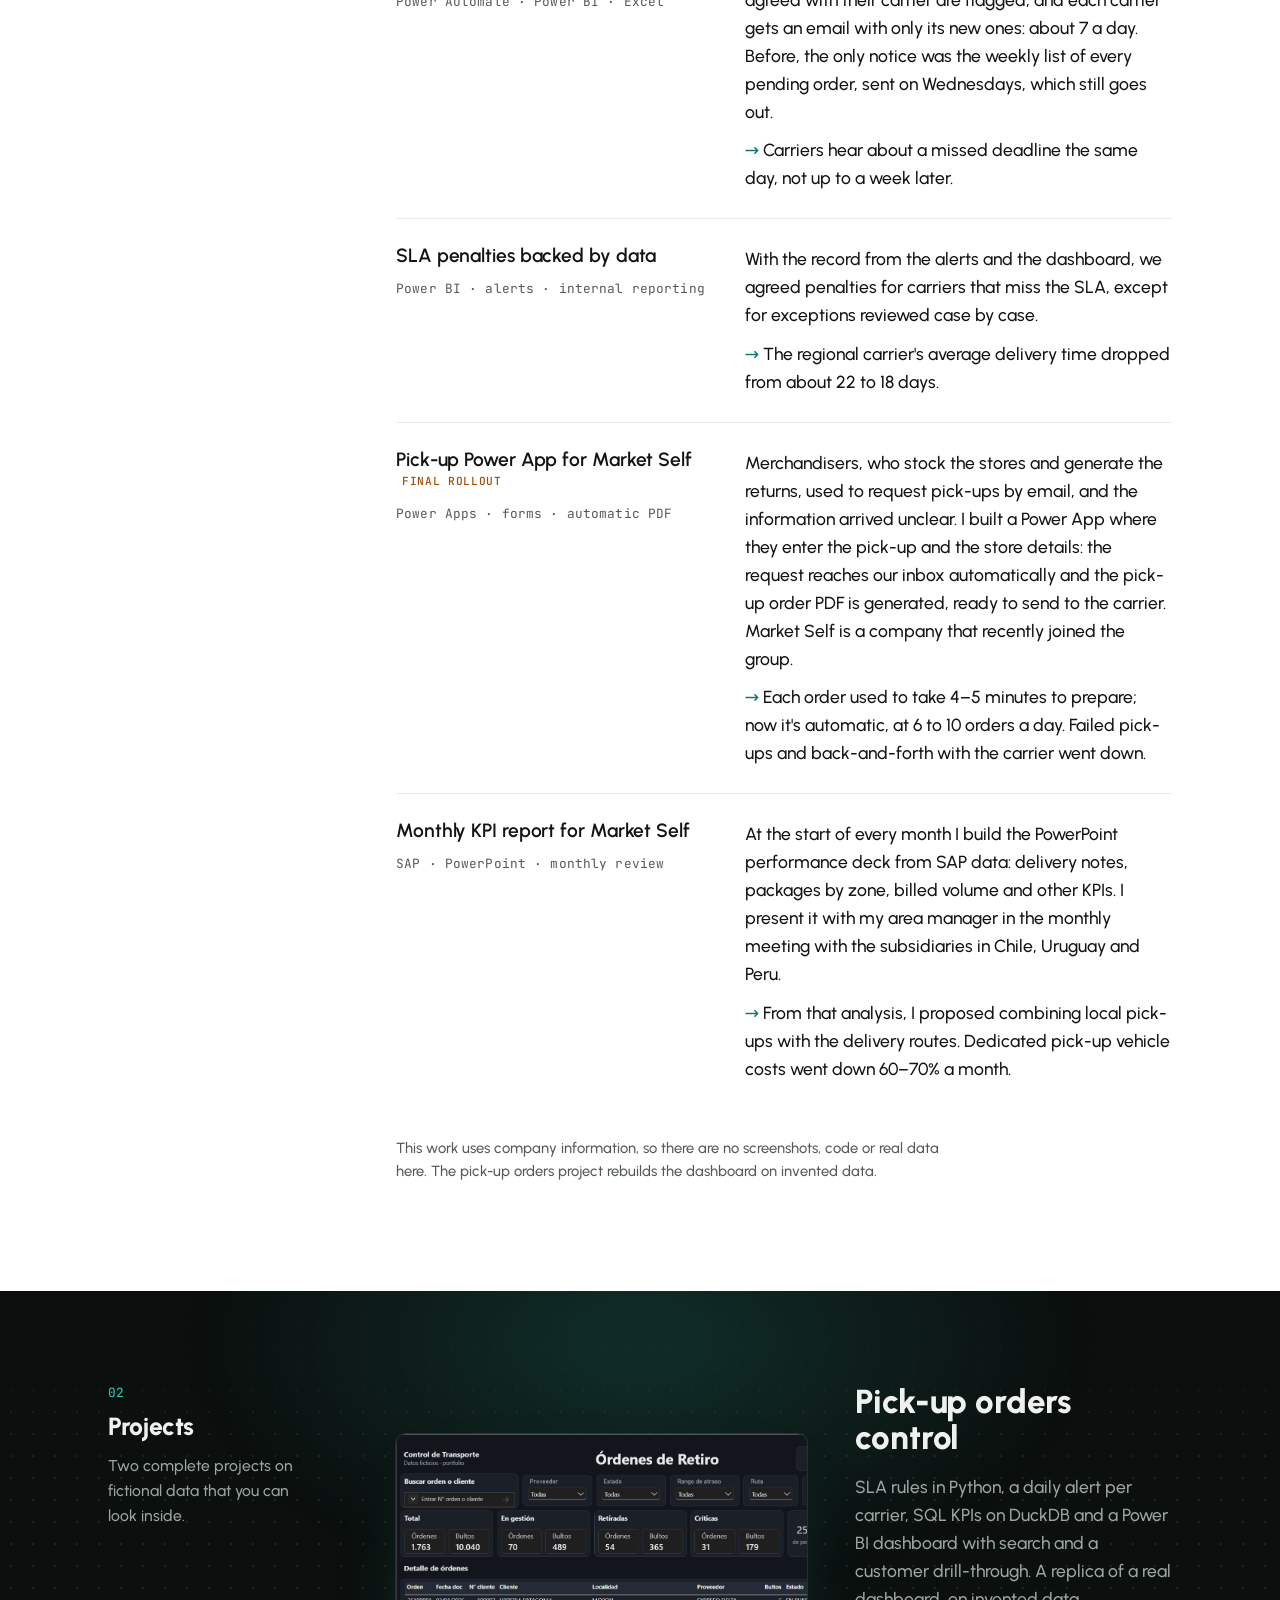
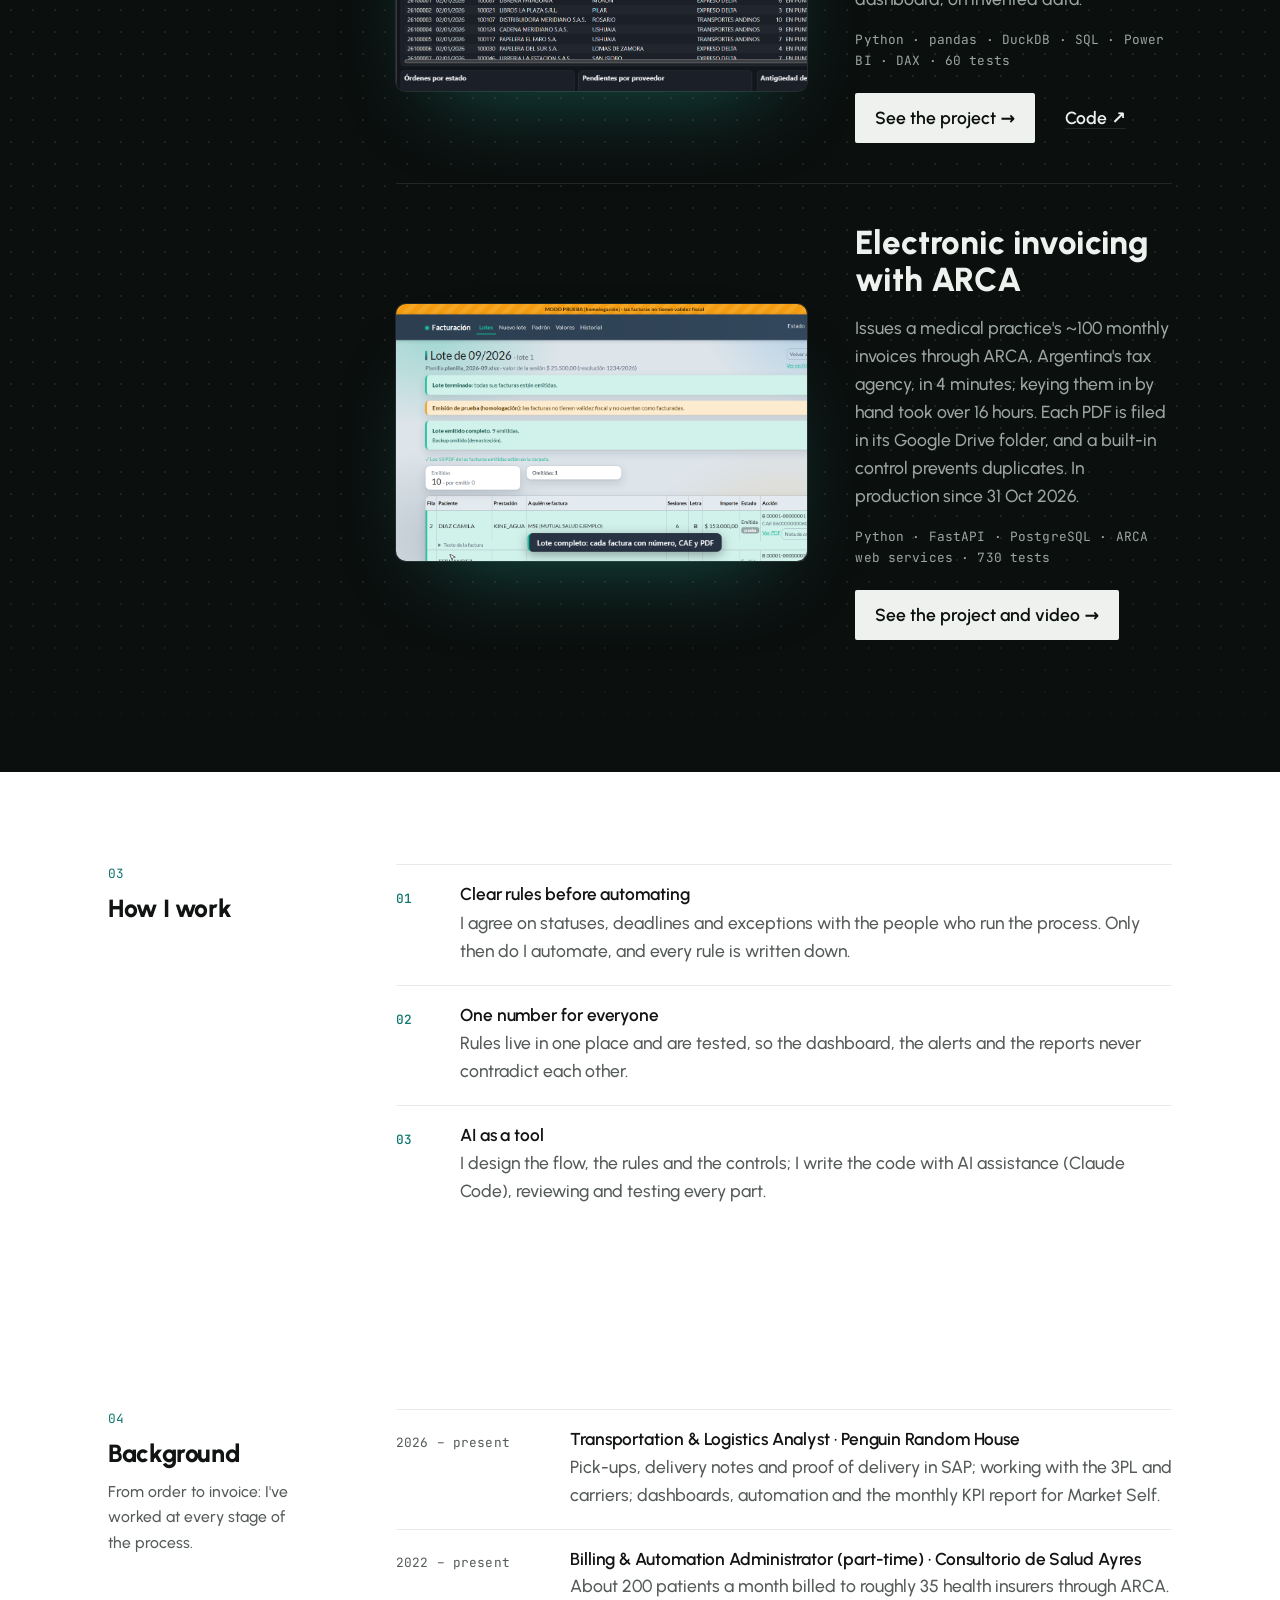
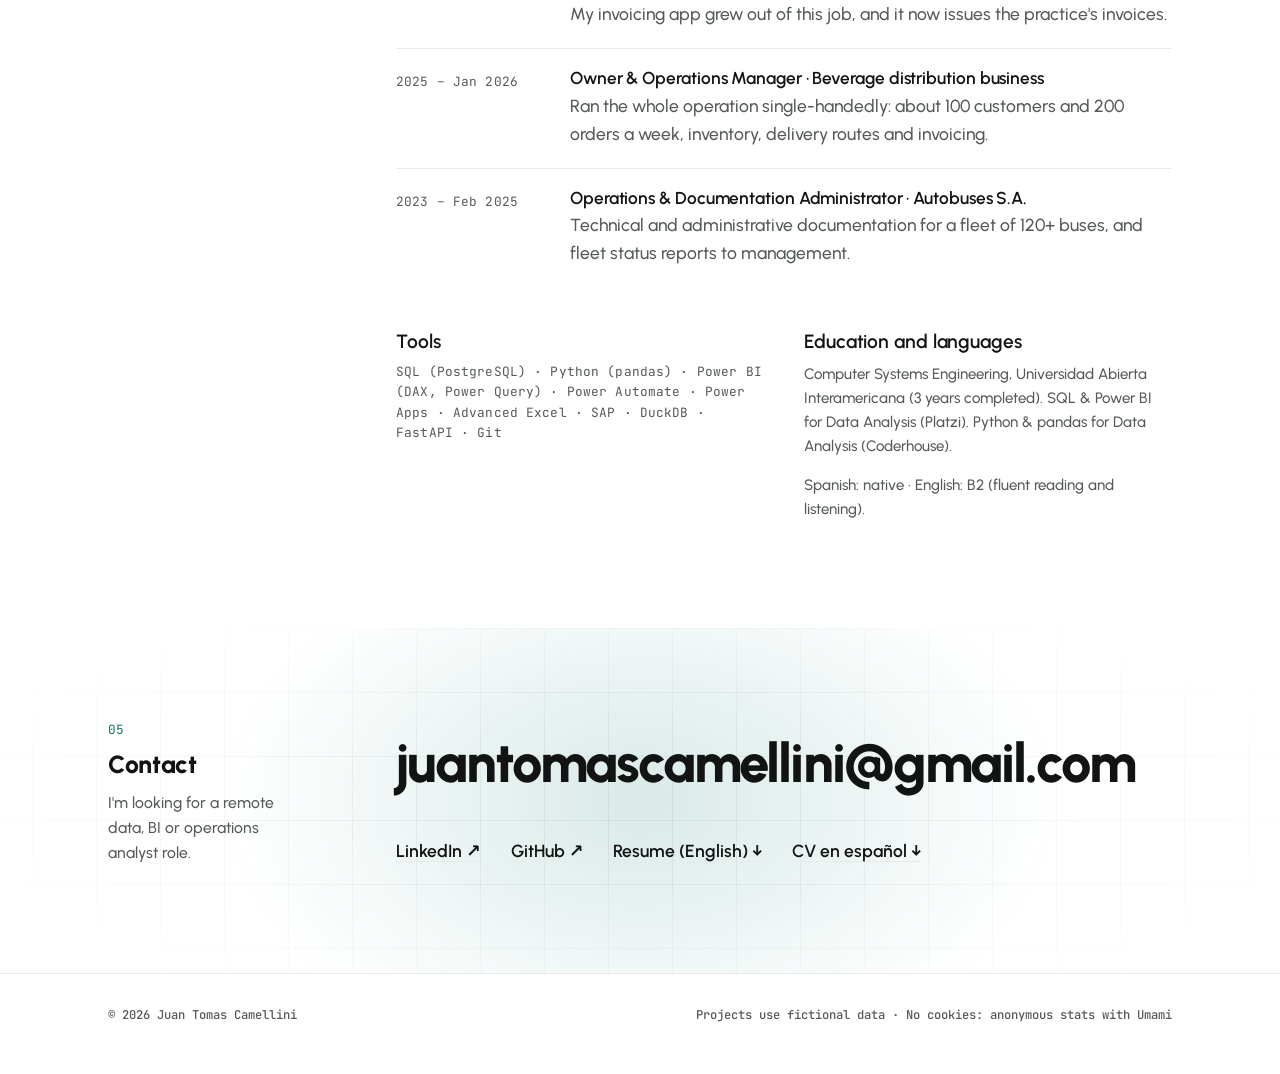
==== commit 5f0bf8d9: "Estadísticas anónimas con Umami y selector de idioma" ====
--- a/en/index.html
+++ b/en/index.html
@@ -15,6 +15,8 @@
 <link rel="icon" href="../favicon.svg" type="image/svg+xml">
 <link rel="preload" href="../assets/fonts/Urbanist-800.woff2" as="font" type="font/woff2" crossorigin>
 <link rel="stylesheet" href="../assets/css/site.css">
+<script defer src="https://cloud.umami.is/script.js" data-website-id="164108d3-8122-4505-8b26-36ffdc7d3d99" data-domains="juancamellini.github.io"></script>
+<script defer src="../assets/js/stats.js"></script>
 </head>
 <body>
 <a class="skip" href="#content">Skip to content</a>
@@ -28,7 +30,7 @@
       <a href="#background">Background</a>
     </nav>
     <div class="head-end">
-      <a class="lang" href="../" hreflang="es" lang="es">ES</a>
+      <div class="lang-switch" role="group" aria-label="Language"><svg viewBox="0 0 24 24" width="15" height="15" aria-hidden="true" fill="none" stroke="currentColor" stroke-width="1.8"><circle cx="12" cy="12" r="9"/><path d="M3 12h18M12 3c2.6 2.8 2.6 15.2 0 18M12 3c-2.6 2.8-2.6 15.2 0 18"/></svg><a href="../" hreflang="es" lang="es" title="Ver en español" data-umami-event="Cambio de idioma" data-umami-event-a="es">ES</a><span class="on" aria-current="true" lang="en">EN</span></div>
       <a class="cta" href="#contact">Contact</a>
     </div>
   </div>
@@ -50,9 +52,9 @@
           </ul>
           <ul class="links">
             <li><a class="go" href="#projects">See projects →</a></li>
-            <li><a href="../assets/cv/Juan_Camellini_CV_EN.pdf" download>Resume ↓</a></li>
-            <li><a href="https://www.linkedin.com/in/juancamellini">LinkedIn ↗</a></li>
-            <li><a href="https://github.com/JuanCamellini">GitHub ↗</a></li>
+            <li><a href="../assets/cv/Juan_Camellini_CV_EN.pdf" download data-umami-event="Descarga CV" data-umami-event-idioma="en">Resume ↓</a></li>
+            <li><a href="https://www.linkedin.com/in/juancamellini" data-umami-event="Clic LinkedIn">LinkedIn ↗</a></li>
+            <li><a href="https://github.com/JuanCamellini" data-umami-event="Clic GitHub" data-umami-event-destino="perfil">GitHub ↗</a></li>
           </ul>
         </div>
         <div class="portrait-wrap"><img class="portrait" src="../assets/img/juan-camellini.jpg" alt="Photo of Juan Tomas Camellini" width="472" height="520"></div>
@@ -151,7 +153,7 @@
             <span class="mono">Python · pandas · DuckDB · SQL · Power BI · DAX · 60 tests</span>
             <ul class="links">
               <li><a class="go" href="projects/pick-up-orders.html">See the project →</a></li>
-              <li><a href="https://github.com/JuanCamellini/logistics-control-tower">Code ↗</a></li>
+              <li><a href="https://github.com/JuanCamellini/logistics-control-tower" data-umami-event="Clic GitHub" data-umami-event-destino="repo retiros">Code ↗</a></li>
             </ul>
           </div>
         </article>
@@ -234,12 +236,12 @@
         <p>I'm looking for a remote data, BI or operations analyst role.</p>
       </div>
       <div>
-        <a class="contact-big" href="mailto:juantomascamellini@gmail.com">juantomascamellini@gmail.com</a>
+        <a class="contact-big" href="mailto:juantomascamellini@gmail.com" data-umami-event="Clic mail">juantomascamellini@gmail.com</a>
         <ul class="links">
-          <li><a href="https://www.linkedin.com/in/juancamellini">LinkedIn ↗</a></li>
-          <li><a href="https://github.com/JuanCamellini">GitHub ↗</a></li>
-          <li><a href="../assets/cv/Juan_Camellini_CV_EN.pdf" download>Resume (English) ↓</a></li>
-          <li><a href="../assets/cv/Juan_Camellini_CV_ES.pdf" download lang="es">CV en español ↓</a></li>
+          <li><a href="https://www.linkedin.com/in/juancamellini" data-umami-event="Clic LinkedIn">LinkedIn ↗</a></li>
+          <li><a href="https://github.com/JuanCamellini" data-umami-event="Clic GitHub" data-umami-event-destino="perfil">GitHub ↗</a></li>
+          <li><a href="../assets/cv/Juan_Camellini_CV_EN.pdf" download data-umami-event="Descarga CV" data-umami-event-idioma="en">Resume (English) ↓</a></li>
+          <li><a href="../assets/cv/Juan_Camellini_CV_ES.pdf" download lang="es" data-umami-event="Descarga CV" data-umami-event-idioma="es">CV en español ↓</a></li>
         </ul>
       </div>
     </div>
@@ -250,7 +252,7 @@
 <footer class="site-footer">
   <div class="wrap">
     <span>© 2026 Juan Tomas Camellini</span>
-    <span>Projects use fictional data · plain HTML and CSS, no cookies, no tracking</span>
+    <span>Projects use fictional data · No cookies: anonymous stats with Umami</span>
   </div>
 </footer>
 </body>
--- a/assets/css/site.css
+++ b/assets/css/site.css
@@ -96,7 +96,13 @@
 .nav a:hover, .nav a[aria-current="page"] { color: var(--text); }
 .nav a[aria-current="page"] { box-shadow: inset 0 -1.5px 0 var(--accent); }
 .head-end { justify-self: end; display: flex; align-items: center; gap: 22px; }
-.lang { font-family: var(--mono); font-size: .76rem; color: var(--muted); }
+/* Language switch: a visible ES | EN segmented control; the current language is filled with the accent. */
+.lang-switch { display: inline-flex; align-items: stretch; border: 1.5px solid var(--text); border-radius: 2px; font-family: var(--mono); font-size: .76rem; font-weight: 700; letter-spacing: .06em; line-height: 1; }
+.lang-switch svg { align-self: center; margin: 0 2px 0 9px; color: var(--text); }
+.lang-switch > a, .lang-switch > span { display: flex; align-items: center; padding: 9px 11px; }
+.lang-switch .on { background: var(--accent); color: var(--accent-ink); }
+.lang-switch a { color: var(--text); transition: background .2s; }
+.lang-switch a:hover, .lang-switch a:focus-visible { color: var(--text); background: color-mix(in srgb, var(--accent) 22%, transparent); }
 .cta { background: var(--text); color: var(--bg); font-weight: 700; font-size: .74rem; letter-spacing: .1em; text-transform: uppercase; padding: 11px 18px; border-radius: 2px; transition: background .2s, color .2s; }
 .cta:hover { background: var(--accent); color: var(--accent-ink); }
 
@@ -295,8 +301,11 @@
   .site-header .wrap { grid-template-columns: 1fr auto; min-height: 0; padding-top: 14px; padding-bottom: 12px; row-gap: 12px; }
   .nav { grid-column: 1 / -1; grid-row: 2; gap: 22px; }
   .nav a { font-size: .7rem; letter-spacing: .08em; }
-  .head-end { grid-row: 1; grid-column: 2; gap: 16px; }
+  .head-end { grid-row: 1; grid-column: 2; gap: 10px; }
   .cta { padding: 9px 14px; }
+  .brand { white-space: nowrap; }
+  .lang-switch svg { display: none; }
+  .lang-switch > a, .lang-switch > span { padding: 8px 9px; }
   .hero { padding: 24px 0 48px; }
   .hero-grid { grid-template-columns: 1fr; gap: 8px; }
   .portrait-wrap { order: -1; justify-self: start; }
